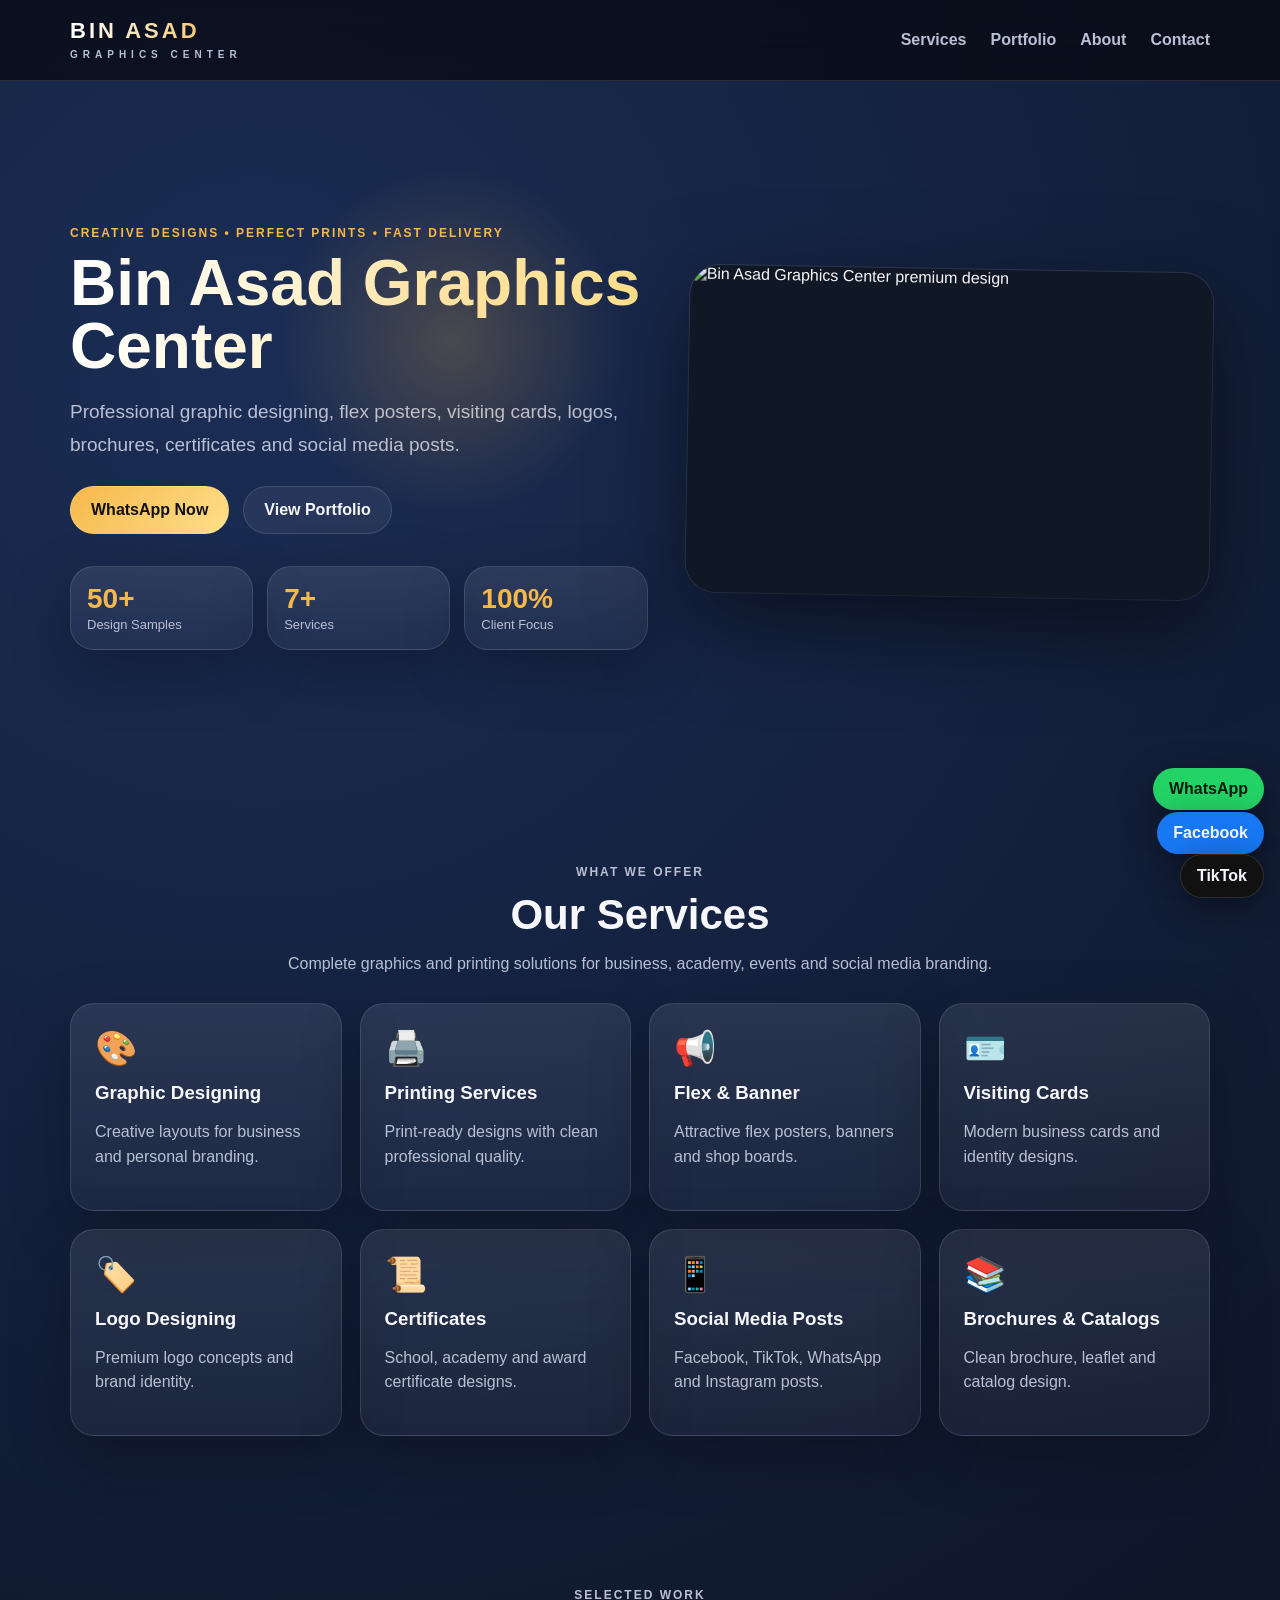
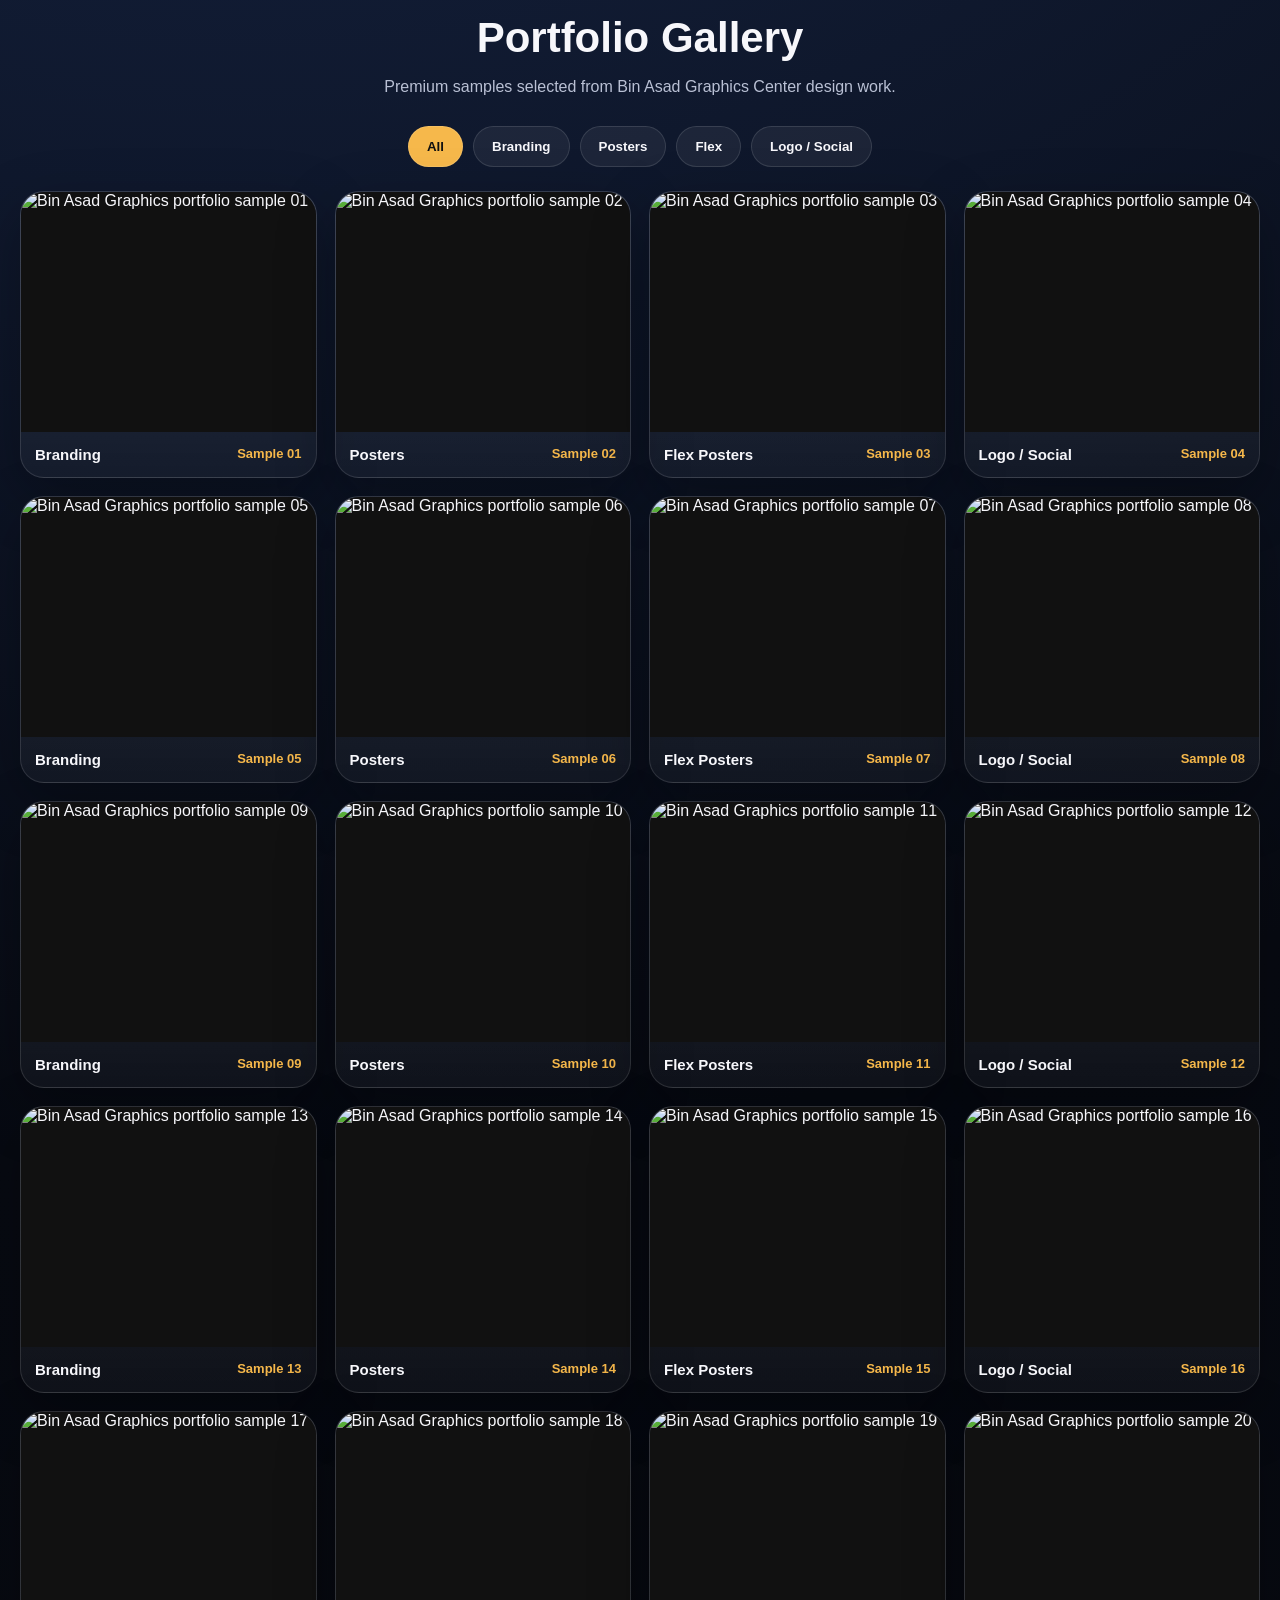
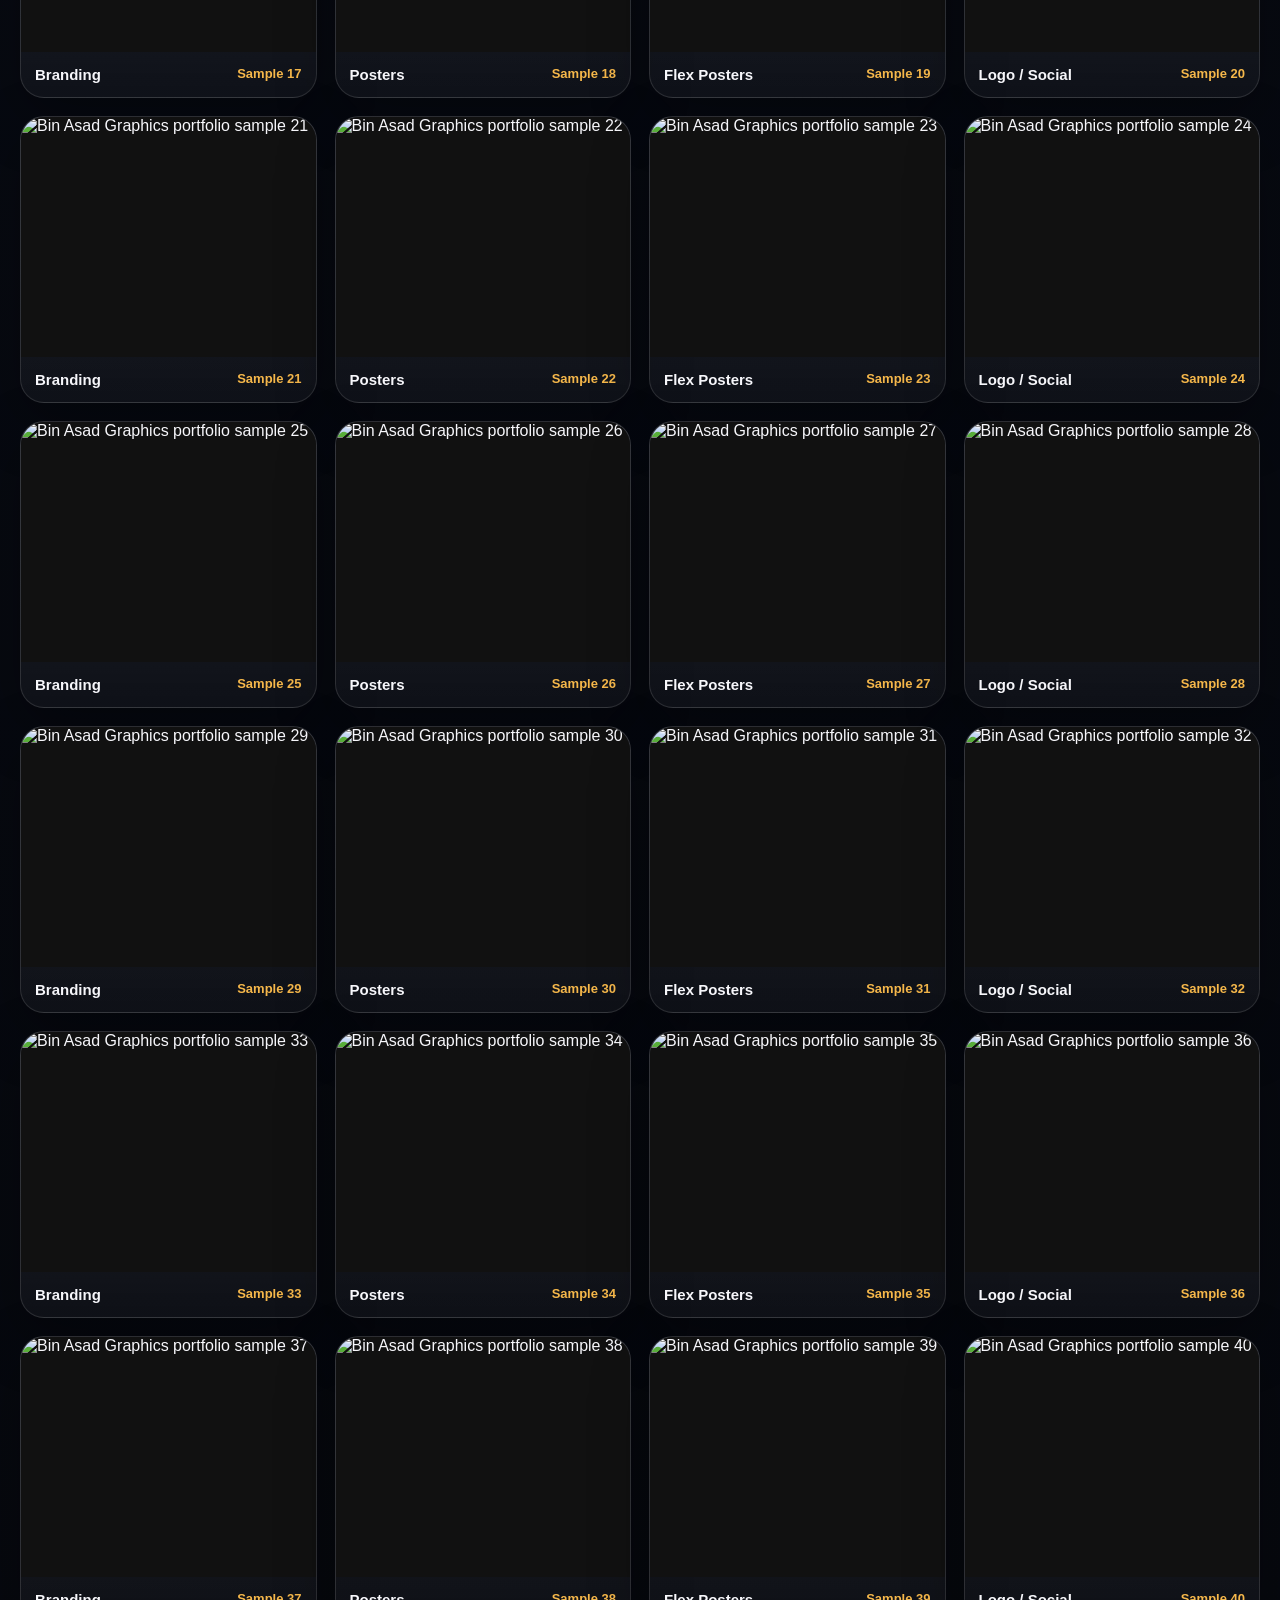
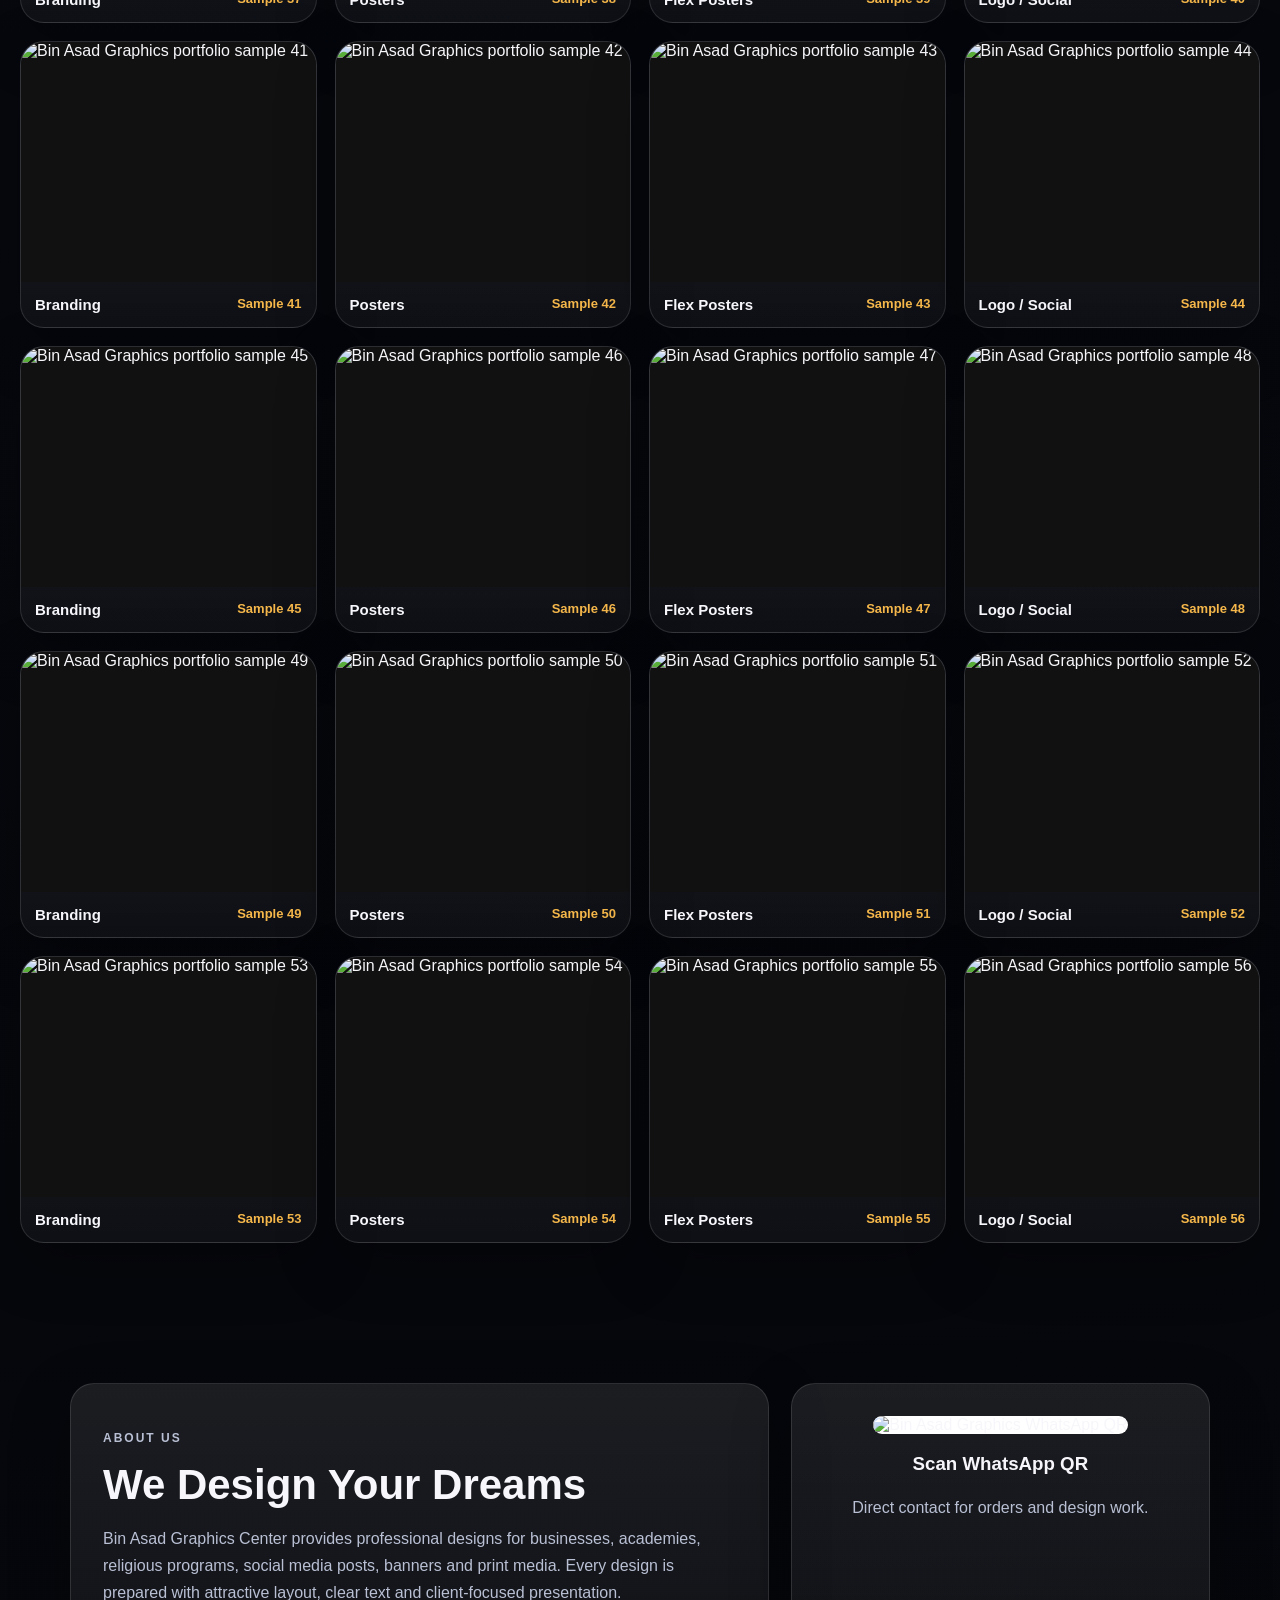
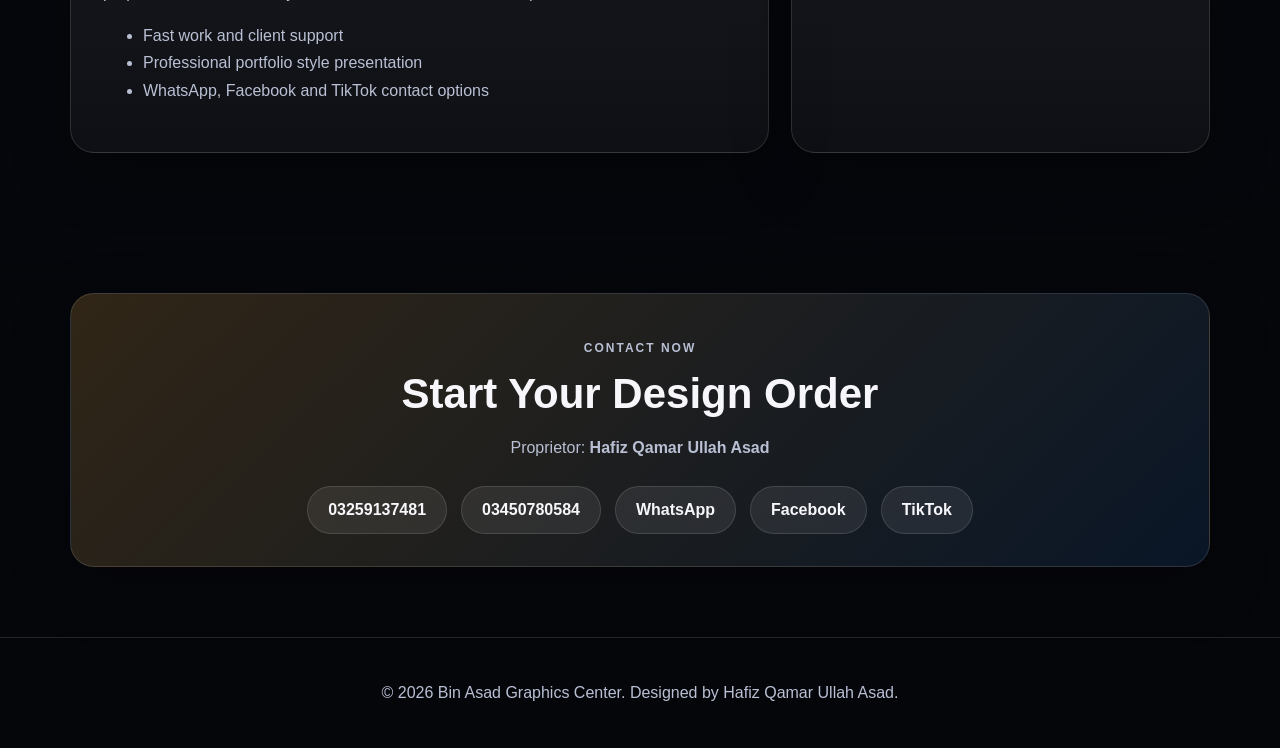
==== index.html @ fce3c124 "Add files via upload" ====
<!DOCTYPE html>
<html lang="en">
<head>
  <meta charset="UTF-8" />
  <meta name="viewport" content="width=device-width, initial-scale=1.0" />
  <title>Bin Asad Graphics Center | Portfolio</title>
  <meta name="description" content="Bin Asad Graphics Center - professional graphic designing, printing services, flex banners, posters, logos, visiting cards and social media designs by Hafiz Qamar Ullah Asad." />
  <meta name="keywords" content="Bin Asad Graphics Center, Hafiz Qamar, graphic designer, flex banner, poster design, visiting card, logo design, printing services" />
  <link rel="stylesheet" href="style.css" />
</head>
<body>
  <header class="site-header">
    <nav class="nav">
      <a class="brand" href="#home"><span>BIN ASAD</span><small>GRAPHICS CENTER</small></a>
      <div class="nav-links">
        <a href="#services">Services</a>
        <a href="#portfolio">Portfolio</a>
        <a href="#about">About</a>
        <a href="#contact">Contact</a>
      </div>
    </nav>
  </header>

  <main>
    <section id="home" class="hero">
      <div class="hero-glow"></div>
      <div class="hero-content">
        <p class="eyebrow">Creative Designs • Perfect Prints • Fast Delivery</p>
        <h1>Bin Asad Graphics Center</h1>
        <p class="hero-text">Professional graphic designing, flex posters, visiting cards, logos, brochures, certificates and social media posts.</p>
        <div class="hero-actions">
          <a class="btn primary" href="https://wa.me/923259137481" target="_blank">WhatsApp Now</a>
          <a class="btn ghost" href="#portfolio">View Portfolio</a>
        </div>
        <div class="stats">
          <div><strong>50+</strong><span>Design Samples</span></div>
          <div><strong>7+</strong><span>Services</span></div>
          <div><strong>100%</strong><span>Client Focus</span></div>
        </div>
      </div>
      <div class="hero-card">
        <img src="assets/design-01.jpg" alt="Bin Asad Graphics Center premium design" />
      </div>
    </section>

    <section id="services" class="section">
      <div class="section-head">
        <p class="eyebrow">What We Offer</p>
        <h2>Our Services</h2>
        <p>Complete graphics and printing solutions for business, academy, events and social media branding.</p>
      </div>
      <div class="services-grid">
        <article><span>🎨</span><h3>Graphic Designing</h3><p>Creative layouts for business and personal branding.</p></article>
        <article><span>🖨️</span><h3>Printing Services</h3><p>Print-ready designs with clean professional quality.</p></article>
        <article><span>📢</span><h3>Flex & Banner</h3><p>Attractive flex posters, banners and shop boards.</p></article>
        <article><span>🪪</span><h3>Visiting Cards</h3><p>Modern business cards and identity designs.</p></article>
        <article><span>🏷️</span><h3>Logo Designing</h3><p>Premium logo concepts and brand identity.</p></article>
        <article><span>📜</span><h3>Certificates</h3><p>School, academy and award certificate designs.</p></article>
        <article><span>📱</span><h3>Social Media Posts</h3><p>Facebook, TikTok, WhatsApp and Instagram posts.</p></article>
        <article><span>📚</span><h3>Brochures & Catalogs</h3><p>Clean brochure, leaflet and catalog design.</p></article>
      </div>
    </section>

    <section id="portfolio" class="section portfolio-section">
      <div class="section-head">
        <p class="eyebrow">Selected Work</p>
        <h2>Portfolio Gallery</h2>
        <p>Premium samples selected from Bin Asad Graphics Center design work.</p>
      </div>
      <div class="filter-bar">
        <button class="filter active" data-filter="all">All</button>
        <button class="filter" data-filter="branding">Branding</button>
        <button class="filter" data-filter="poster">Posters</button>
        <button class="filter" data-filter="flex">Flex</button>
        <button class="filter" data-filter="logo">Logo / Social</button>
      </div>
      <div class="gallery" id="gallery"></div>
    </section>

    <section id="about" class="about section">
      <div class="about-card">
        <p class="eyebrow">About Us</p>
        <h2>We Design Your Dreams</h2>
        <p>Bin Asad Graphics Center provides professional designs for businesses, academies, religious programs, social media posts, banners and print media. Every design is prepared with attractive layout, clear text and client-focused presentation.</p>
        <ul>
          <li>Fast work and client support</li>
          <li>Professional portfolio style presentation</li>
          <li>WhatsApp, Facebook and TikTok contact options</li>
        </ul>
      </div>
      <div class="qr-card">
        <img src="assets/whatsapp-qr.png" alt="Bin Asad Graphics WhatsApp QR" />
        <h3>Scan WhatsApp QR</h3>
        <p>Direct contact for orders and design work.</p>
      </div>
    </section>

    <section id="contact" class="section contact">
      <div class="contact-box">
        <p class="eyebrow">Contact Now</p>
        <h2>Start Your Design Order</h2>
        <p>Proprietor: <strong>Hafiz Qamar Ullah Asad</strong></p>
        <div class="contact-actions">
          <a href="tel:03259137481">03259137481</a>
          <a href="tel:03450780584">03450780584</a>
          <a href="https://wa.me/923259137481" target="_blank">WhatsApp</a>
          <a href="https://www.facebook.com/share/1BMtT6cgsd/" target="_blank">Facebook</a>
          <a href="https://www.tiktok.com/@chqamer2588" target="_blank">TikTok</a>
        </div>
      </div>
    </section>
  </main>

  <a class="float whatsapp" href="https://wa.me/923259137481" target="_blank">WhatsApp</a>
  <a class="float facebook" href="https://www.facebook.com/share/1BMtT6cgsd/" target="_blank">Facebook</a>
  <a class="float tiktok" href="https://www.tiktok.com/@chqamer2588" target="_blank">TikTok</a>

  <footer>
    <p>© 2026 Bin Asad Graphics Center. Designed by Hafiz Qamar Ullah Asad.</p>
  </footer>

  <div class="lightbox" id="lightbox"><button id="closeLightbox">×</button><img id="lightboxImg" alt="Portfolio preview" /></div>
  <script src="script.js"></script>
</body>
</html>
---- style.css ----
:root{--bg:#070a12;--card:#101725;--card2:#141d31;--gold:#f6b84b;--gold2:#ffe08a;--text:#f7f7fb;--muted:#b9c0d4;--blue:#2e8cff;--green:#24d366;--line:rgba(255,255,255,.12)}*{box-sizing:border-box}html{scroll-behavior:smooth}body{margin:0;font-family:Arial,Helvetica,sans-serif;background:radial-gradient(circle at 20% 5%,#1b2d55 0,#070a12 35%,#05060a 100%);color:var(--text)}a{color:inherit;text-decoration:none}.site-header{position:sticky;top:0;z-index:20;background:rgba(7,10,18,.75);backdrop-filter:blur(18px);border-bottom:1px solid var(--line)}.nav{max-width:1180px;margin:auto;display:flex;align-items:center;justify-content:space-between;padding:18px 20px}.brand{font-weight:900;letter-spacing:3px}.brand span{display:block;font-size:22px;background:linear-gradient(90deg,#fff,var(--gold));-webkit-background-clip:text;color:transparent}.brand small{font-size:10px;color:var(--muted);letter-spacing:5px}.nav-links{display:flex;gap:24px;color:var(--muted);font-weight:700}.nav-links a:hover{color:var(--gold)}.hero{max-width:1180px;margin:auto;min-height:78vh;display:grid;grid-template-columns:1.05fr .95fr;gap:40px;align-items:center;padding:70px 20px;position:relative}.hero-glow{position:absolute;inset:10% 0 auto 18%;width:380px;height:380px;background:radial-gradient(circle,rgba(246,184,75,.22),transparent 65%);filter:blur(5px);pointer-events:none}.eyebrow{text-transform:uppercase;letter-spacing:2px;color:var(--gold);font-size:12px;font-weight:900}.hero h1{font-size:64px;line-height:.98;margin:10px 0;background:linear-gradient(90deg,#fff,var(--gold2));-webkit-background-clip:text;color:transparent}.hero-text{font-size:19px;line-height:1.7;color:var(--muted);max-width:620px}.hero-actions,.contact-actions{display:flex;flex-wrap:wrap;gap:14px;margin-top:25px}.btn,.contact-actions a{padding:14px 20px;border-radius:999px;font-weight:900;border:1px solid var(--line)}.primary{background:linear-gradient(135deg,var(--gold),#ffdf8b);color:#111}.ghost{background:rgba(255,255,255,.06)}.stats{display:grid;grid-template-columns:repeat(3,1fr);gap:14px;margin-top:32px}.stats div,.services-grid article,.portfolio-card,.about-card,.qr-card,.contact-box{background:linear-gradient(180deg,rgba(255,255,255,.09),rgba(255,255,255,.04));border:1px solid var(--line);box-shadow:0 20px 60px rgba(0,0,0,.28);border-radius:24px}.stats div{padding:16px}.stats strong{display:block;font-size:28px;color:var(--gold)}.stats span{font-size:13px;color:var(--muted)}.hero-card{border-radius:30px;overflow:hidden;transform:rotate(1deg);box-shadow:0 30px 90px rgba(0,0,0,.55),0 0 0 1px var(--line);background:var(--card)}.hero-card img{width:100%;display:block;aspect-ratio:16/10;object-fit:cover}.section{max-width:1180px;margin:auto;padding:70px 20px}.section-head{text-align:center;margin-bottom:30px}.section-head h2,.about h2,.contact h2{font-size:42px;margin:8px 0}.section-head p{color:var(--muted)}.services-grid{display:grid;grid-template-columns:repeat(4,1fr);gap:18px}.services-grid article{padding:24px;transition:.25s}.services-grid article:hover{transform:translateY(-6px);border-color:rgba(246,184,75,.55)}.services-grid span{font-size:34px}.services-grid h3{margin:14px 0 8px}.services-grid p{color:var(--muted);line-height:1.55}.portfolio-section{max-width:1320px}.filter-bar{display:flex;justify-content:center;gap:10px;flex-wrap:wrap;margin-bottom:24px}.filter{border:1px solid var(--line);background:rgba(255,255,255,.06);color:var(--text);border-radius:999px;padding:12px 18px;font-weight:900;cursor:pointer}.filter.active,.filter:hover{background:var(--gold);color:#111}.gallery{display:grid;grid-template-columns:repeat(4,1fr);gap:18px}.portfolio-card{overflow:hidden;cursor:pointer;transition:.25s}.portfolio-card:hover{transform:translateY(-7px);border-color:rgba(246,184,75,.6)}.portfolio-card img{width:100%;height:240px;object-fit:cover;display:block;background:#111}.portfolio-info{display:flex;justify-content:space-between;gap:10px;padding:14px}.portfolio-info strong{font-size:15px}.portfolio-info span{color:var(--gold);font-size:13px;font-weight:800}.about{display:grid;grid-template-columns:1.25fr .75fr;gap:22px}.about-card,.qr-card,.contact-box{padding:32px}.about-card p,.about-card li,.qr-card p,.contact p{color:var(--muted);line-height:1.7}.qr-card{text-align:center}.qr-card img{width:100%;max-width:330px;border-radius:24px;background:white}.contact{text-align:center}.contact-box{background:linear-gradient(135deg,rgba(246,184,75,.18),rgba(46,140,255,.12))}.contact-actions{justify-content:center}.contact-actions a{background:rgba(255,255,255,.08)}.contact-actions a:hover{background:var(--gold);color:#111}.float{position:fixed;right:16px;z-index:30;padding:12px 16px;border-radius:999px;font-weight:900;box-shadow:0 10px 35px rgba(0,0,0,.4)}.whatsapp{bottom:90px;background:var(--green);color:#001b0a}.facebook{bottom:46px;background:#1877f2}.tiktok{bottom:2px;background:#111;border:1px solid var(--line)}footer{text-align:center;color:var(--muted);padding:30px;border-top:1px solid var(--line)}.lightbox{position:fixed;inset:0;background:rgba(0,0,0,.9);z-index:50;display:none;align-items:center;justify-content:center;padding:25px}.lightbox.active{display:flex}.lightbox img{max-width:95vw;max-height:90vh;border-radius:18px;box-shadow:0 20px 80px #000}.lightbox button{position:absolute;top:18px;right:24px;font-size:44px;background:none;color:white;border:0;cursor:pointer}@media(max-width:980px){.hero,.about{grid-template-columns:1fr}.hero h1{font-size:46px}.services-grid,.gallery{grid-template-columns:repeat(2,1fr)}.nav{align-items:flex-start}.nav-links{gap:12px;flex-wrap:wrap;justify-content:flex-end}.portfolio-card img{height:220px}}@media(max-width:560px){.hero{padding-top:42px}.hero h1{font-size:38px}.stats,.services-grid,.gallery{grid-template-columns:1fr}.nav{display:block}.nav-links{margin-top:12px;justify-content:flex-start}.section-head h2,.about h2,.contact h2{font-size:32px}.float{font-size:12px;padding:10px 12px}.portfolio-card img{height:auto}}
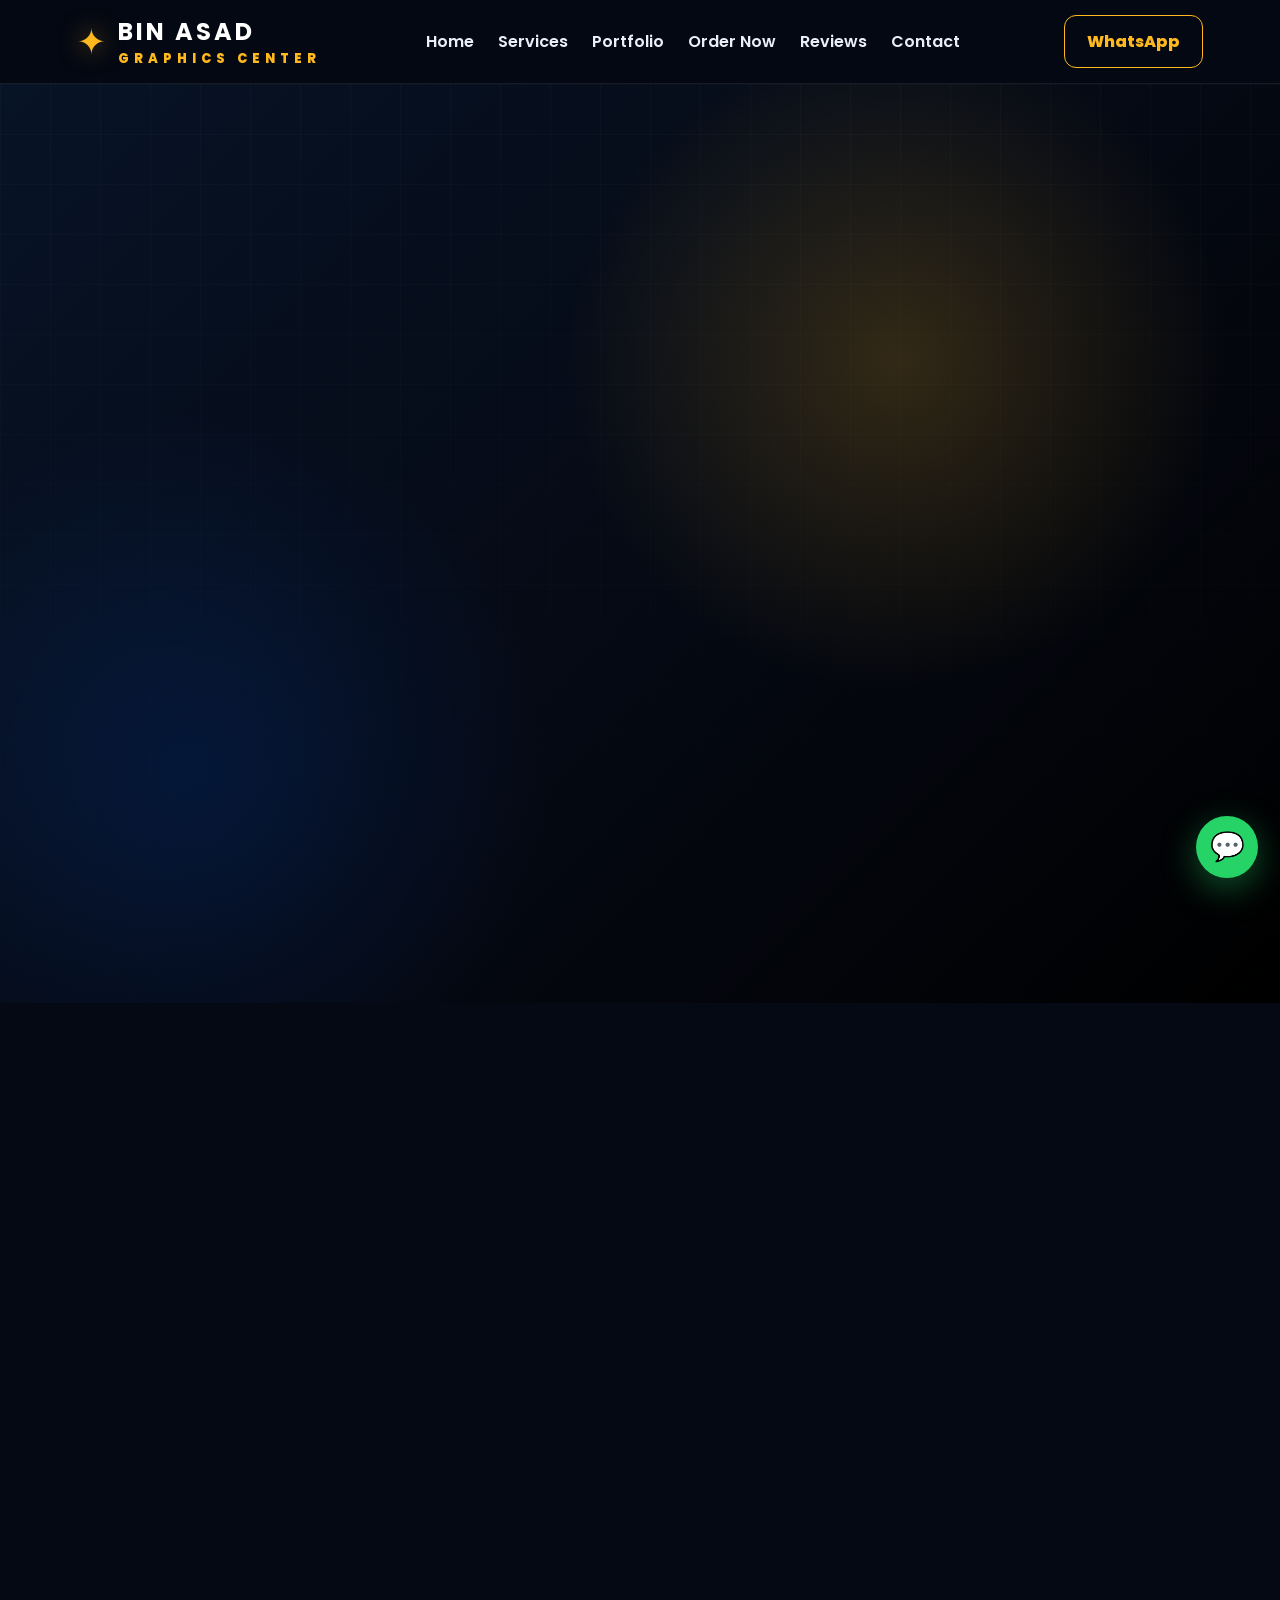
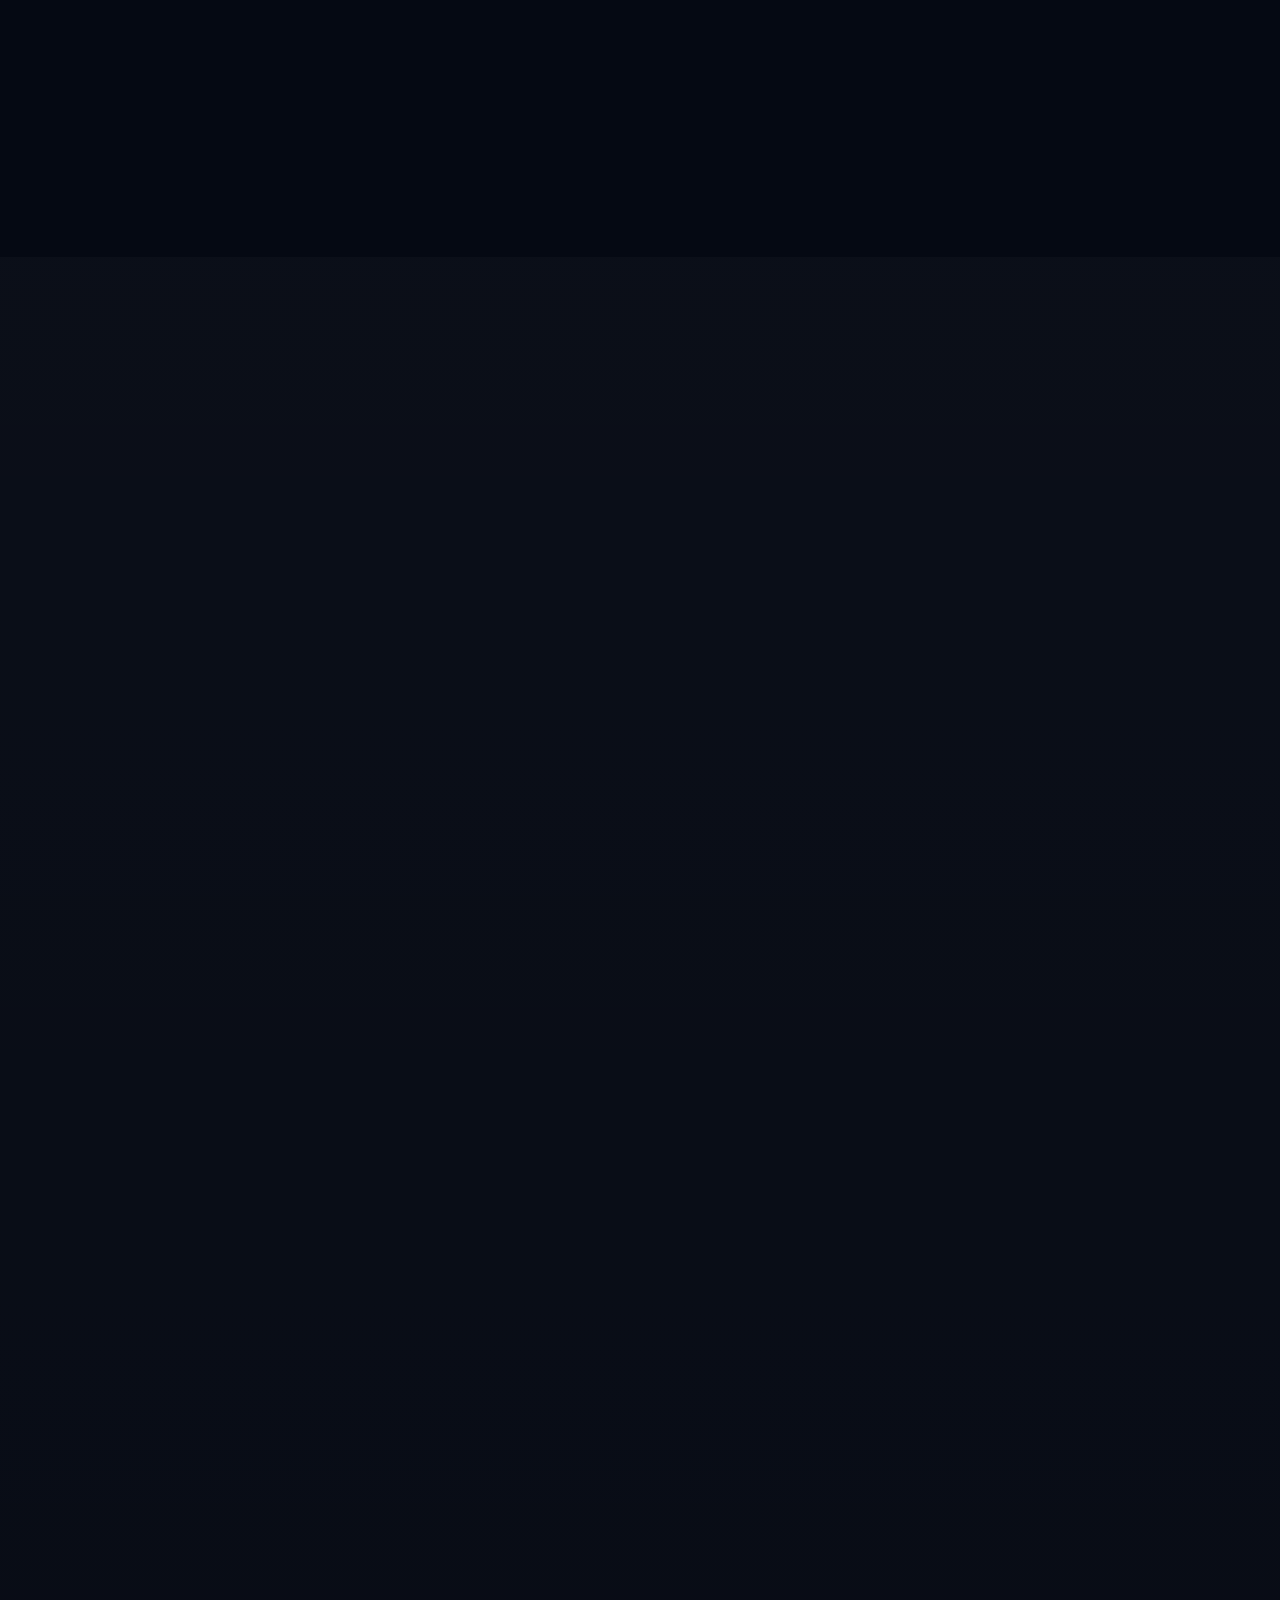
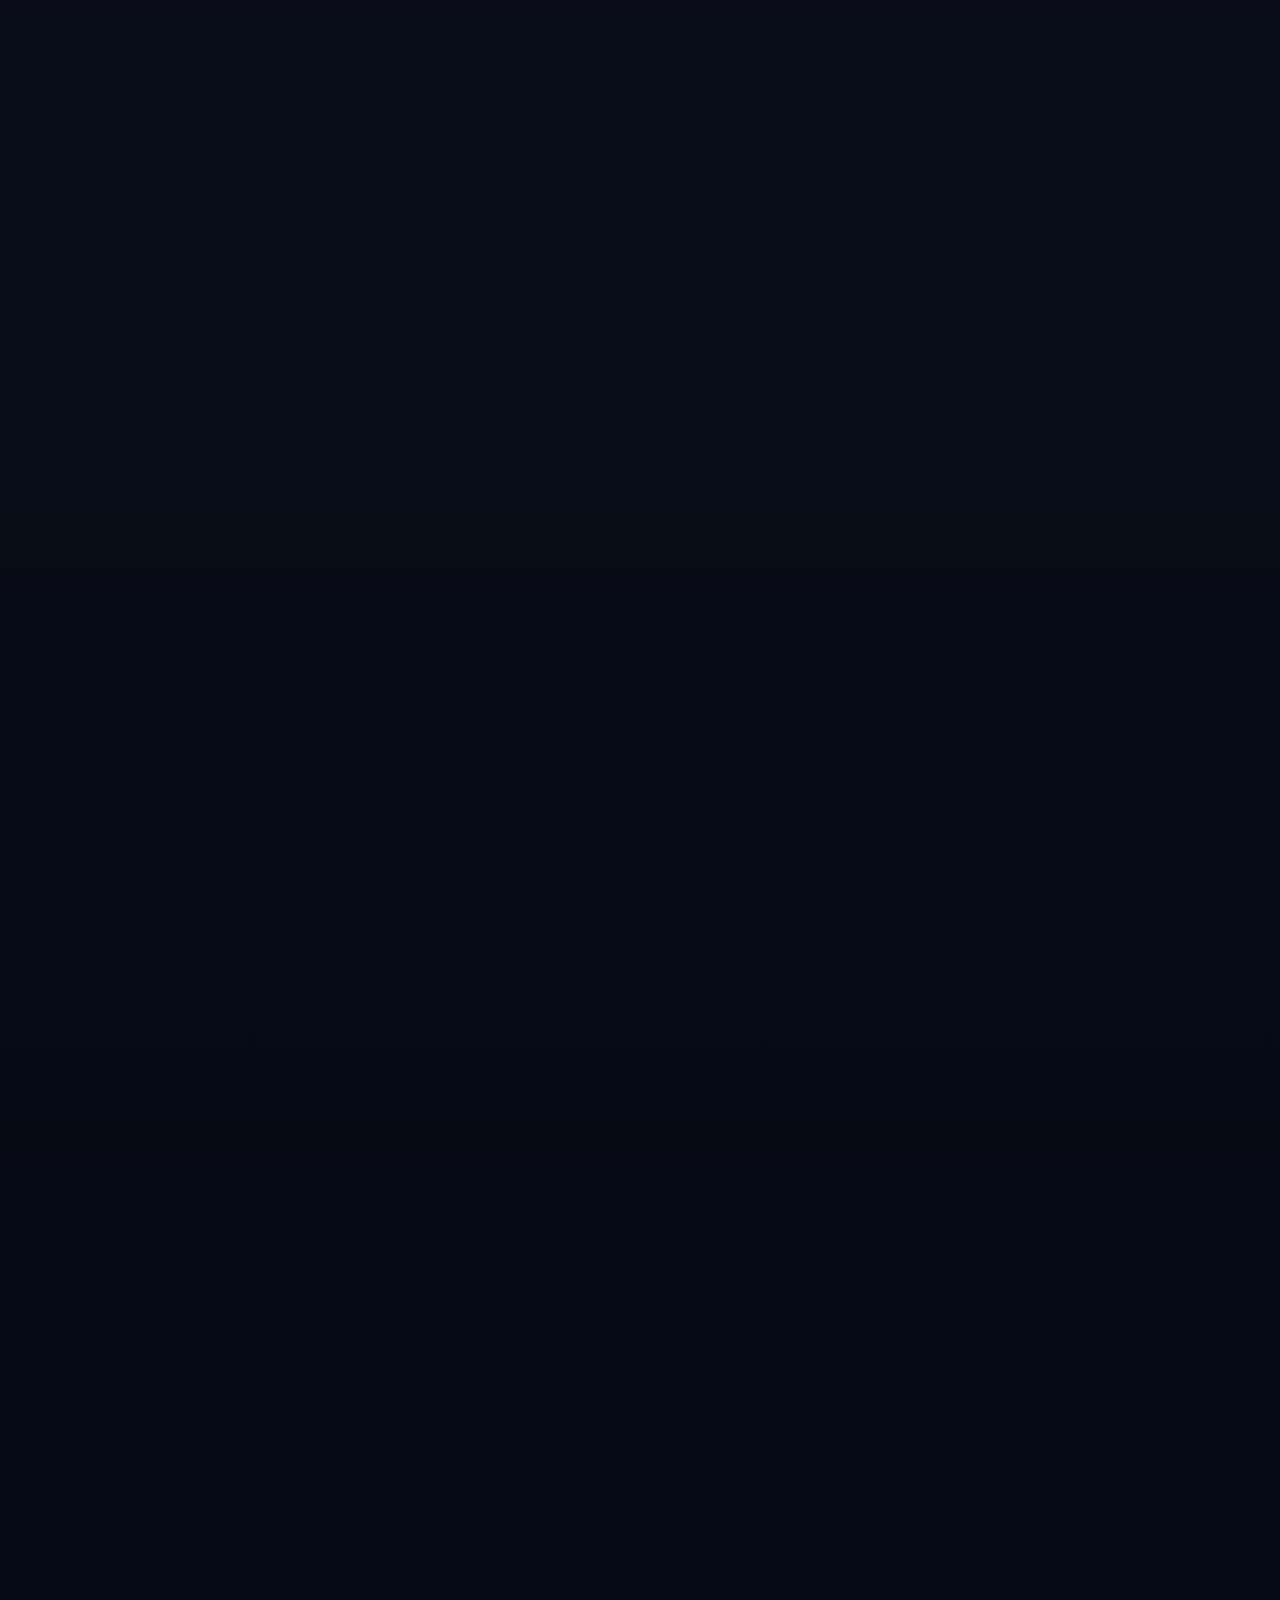
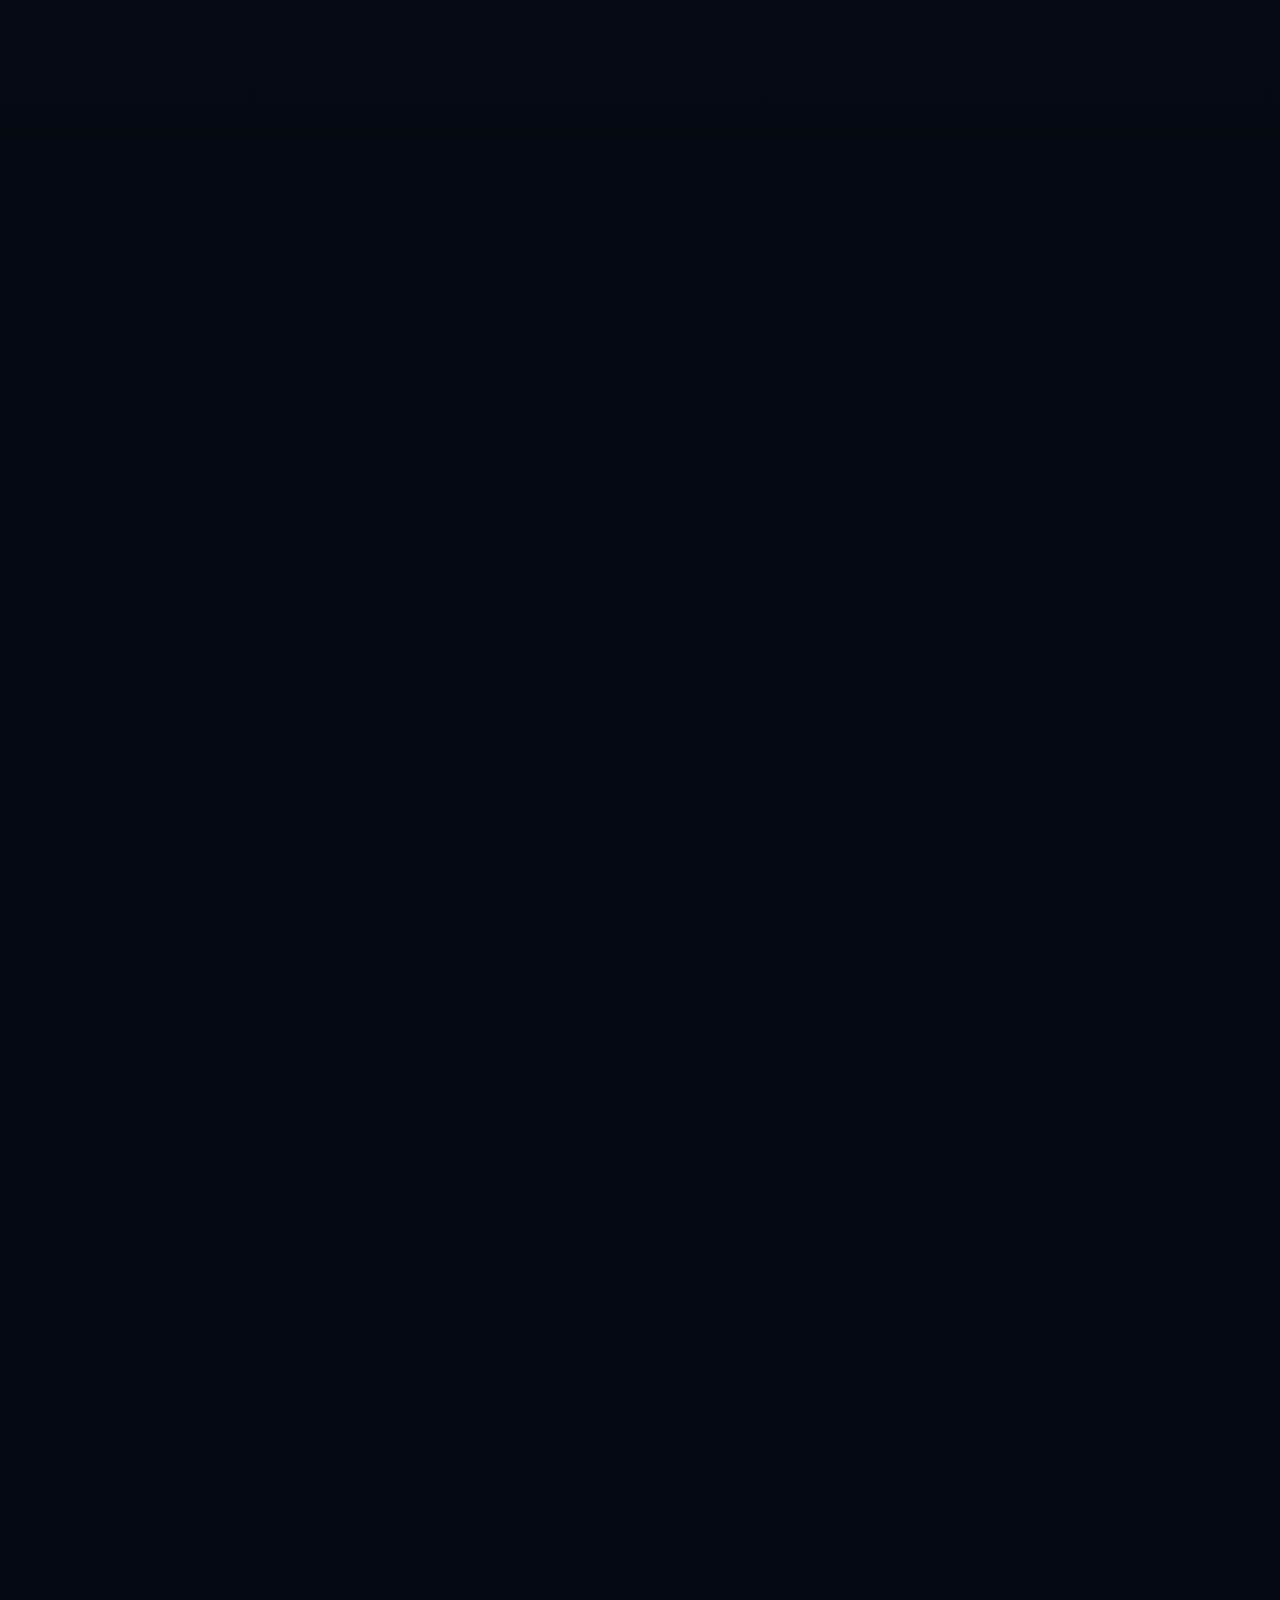
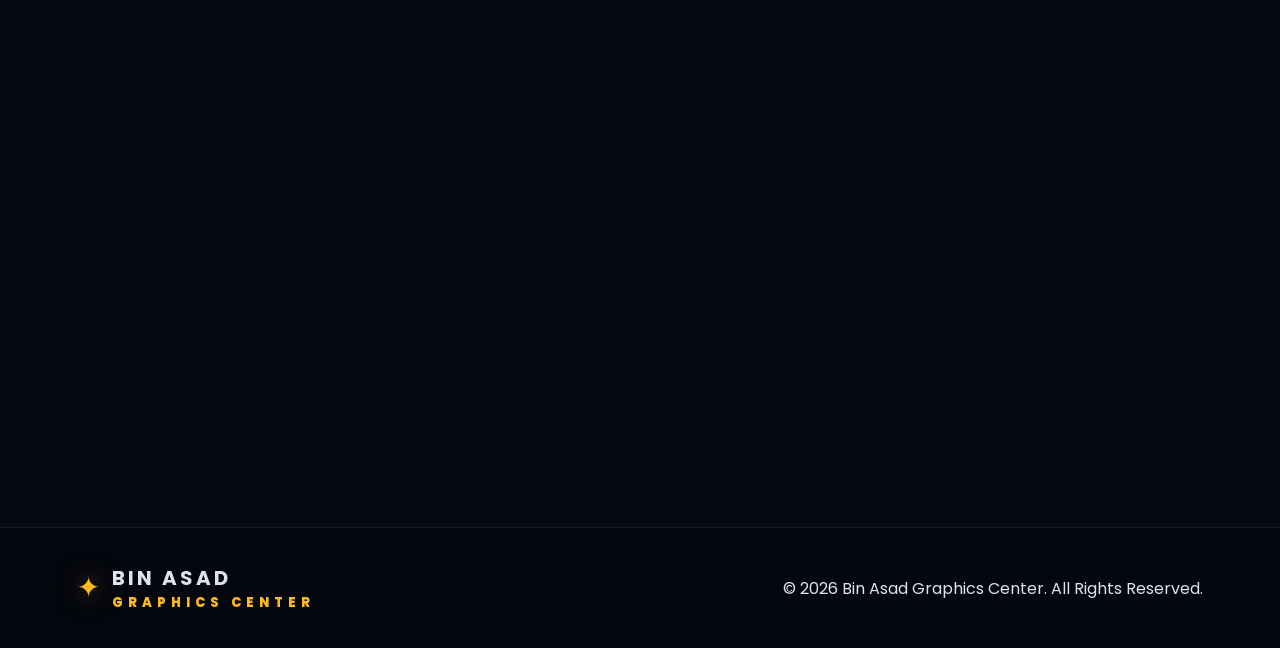
==== commit 1713e2e8: "Add files via upload" ====
--- a/index.html
+++ b/index.html
@@ -3,106 +3,134 @@
 <head>
   <meta charset="UTF-8" />
   <meta name="viewport" content="width=device-width, initial-scale=1.0" />
-  <title>Bin Asad Graphics Center | Portfolio</title>
-  <meta name="description" content="Bin Asad Graphics Center - professional graphic designing, printing services, flex banners, posters, logos, visiting cards and social media designs by Hafiz Qamar Ullah Asad." />
-  <meta name="keywords" content="Bin Asad Graphics Center, Hafiz Qamar, graphic designer, flex banner, poster design, visiting card, logo design, printing services" />
+  <title>Bin Asad Graphics Center | Professional Graphic Designer & Web Developer</title>
+  <meta name="description" content="Bin Asad Graphics Center by Hafiz Qamar Ullah Asad. Professional graphic designing, logo design, posters, banners, visiting cards, social media posts, printing and web design services." />
+  <meta name="keywords" content="Bin Asad Graphics Center, Hafiz Qamar Ullah Asad, Graphic Designer, Web Developer, Poster Design, Banner Design, Logo Design, Visiting Card, Pakistan" />
   <link rel="stylesheet" href="style.css" />
+  <link rel="preconnect" href="https://fonts.googleapis.com">
+  <link rel="preconnect" href="https://fonts.gstatic.com" crossorigin>
+  <link href="https://fonts.googleapis.com/css2?family=Poppins:wght@400;500;600;700;800;900&display=swap" rel="stylesheet">
 </head>
 <body>
   <header class="site-header">
-    <nav class="nav">
-      <a class="brand" href="#home"><span>BIN ASAD</span><small>GRAPHICS CENTER</small></a>
-      <div class="nav-links">
-        <a href="#services">Services</a>
-        <a href="#portfolio">Portfolio</a>
-        <a href="#about">About</a>
-        <a href="#contact">Contact</a>
-      </div>
+    <a href="#home" class="brand">
+      <span class="brand-icon">✦</span>
+      <span><b>BIN ASAD</b><small>GRAPHICS CENTER</small></span>
+    </a>
+    <button class="menu-btn" id="menuBtn">☰</button>
+    <nav id="navMenu">
+      <a href="#home">Home</a>
+      <a href="#services">Services</a>
+      <a href="#portfolio">Portfolio</a>
+      <a href="#order">Order Now</a>
+      <a href="#reviews">Reviews</a>
+      <a href="#contact">Contact</a>
     </nav>
+    <a class="nav-whatsapp" href="https://wa.me/923259137481?text=Assalamualaikum%20Bin%20Asad%20Graphics%20Center%2C%20mujhe%20design%20banwana%20hai" target="_blank">WhatsApp</a>
   </header>
 
   <main>
-    <section id="home" class="hero">
-      <div class="hero-glow"></div>
-      <div class="hero-content">
-        <p class="eyebrow">Creative Designs • Perfect Prints • Fast Delivery</p>
-        <h1>Bin Asad Graphics Center</h1>
-        <p class="hero-text">Professional graphic designing, flex posters, visiting cards, logos, brochures, certificates and social media posts.</p>
+    <section id="home" class="hero section-pad">
+      <div class="hero-bg"></div>
+      <div class="hero-text reveal">
+        <p class="eyebrow">Welcome To</p>
+        <h1>Bin Asad <span>Graphics Center</span></h1>
+        <h2>We Create Amazing Designs <span>That Boost Your Business</span></h2>
+        <p class="lead">High quality professional graphics design, branding, social media posts, flex banners, printing designs and web development services.</p>
         <div class="hero-actions">
-          <a class="btn primary" href="https://wa.me/923259137481" target="_blank">WhatsApp Now</a>
-          <a class="btn ghost" href="#portfolio">View Portfolio</a>
+          <a class="btn primary" href="#portfolio">View Portfolio</a>
+          <a class="btn outline" href="https://wa.me/923259137481?text=Assalamualaikum%20mujhe%20website%20ya%20design%20banwana%20hai" target="_blank">Contact Now</a>
         </div>
         <div class="stats">
-          <div><strong>50+</strong><span>Design Samples</span></div>
-          <div><strong>7+</strong><span>Services</span></div>
-          <div><strong>100%</strong><span>Client Focus</span></div>
+          <div><b>50+</b><span>Sample Designs</span></div>
+          <div><b>100%</b><span>Quality Work</span></div>
+          <div><b>24/7</b><span>WhatsApp Support</span></div>
         </div>
       </div>
-      <div class="hero-card">
-        <img src="assets/design-01.jpg" alt="Bin Asad Graphics Center premium design" />
+      <div class="hero-photo reveal">
+        <div class="glow-ring"></div>
+        <img src="assets/hafiz-qamar.jpg" alt="Hafiz Qamar Ullah Asad - Professional Graphics Designer and Web Developer" />
+        <div class="name-card">
+          <b>Hafiz Qamar Ullah Asad</b>
+          <span>Professional Graphics Designer & Web Developer</span>
+        </div>
       </div>
     </section>
 
-    <section id="services" class="section">
-      <div class="section-head">
-        <p class="eyebrow">What We Offer</p>
-        <h2>Our Services</h2>
-        <p>Complete graphics and printing solutions for business, academy, events and social media branding.</p>
+    <section id="services" class="section-pad">
+      <div class="section-title reveal">
+        <p>What We Offer</p>
+        <h2>Our <span>Services</span></h2>
       </div>
       <div class="services-grid">
-        <article><span>🎨</span><h3>Graphic Designing</h3><p>Creative layouts for business and personal branding.</p></article>
-        <article><span>🖨️</span><h3>Printing Services</h3><p>Print-ready designs with clean professional quality.</p></article>
-        <article><span>📢</span><h3>Flex & Banner</h3><p>Attractive flex posters, banners and shop boards.</p></article>
-        <article><span>🪪</span><h3>Visiting Cards</h3><p>Modern business cards and identity designs.</p></article>
-        <article><span>🏷️</span><h3>Logo Designing</h3><p>Premium logo concepts and brand identity.</p></article>
-        <article><span>📜</span><h3>Certificates</h3><p>School, academy and award certificate designs.</p></article>
-        <article><span>📱</span><h3>Social Media Posts</h3><p>Facebook, TikTok, WhatsApp and Instagram posts.</p></article>
-        <article><span>📚</span><h3>Brochures & Catalogs</h3><p>Clean brochure, leaflet and catalog design.</p></article>
+        <article class="service-card reveal"><span>✒</span><h3>Logo Design</h3><p>Premium logo concepts for brands, shops and businesses.</p></article>
+        <article class="service-card reveal"><span>📢</span><h3>Social Media Design</h3><p>Facebook, Instagram, TikTok and WhatsApp post designs.</p></article>
+        <article class="service-card reveal"><span>🖼</span><h3>Flex & Banner</h3><p>Professional flex, banner, shop board and event posters.</p></article>
+        <article class="service-card reveal"><span>🪪</span><h3>Visiting Cards</h3><p>Modern business cards and professional identity designs.</p></article>
+        <article class="service-card reveal"><span>🖨</span><h3>Printing Services</h3><p>Print-ready designs for high quality output and marketing.</p></article>
+        <article class="service-card reveal"><span>💻</span><h3>Web Design</h3><p>Portfolio, business and service websites with modern style.</p></article>
       </div>
     </section>
 
-    <section id="portfolio" class="section portfolio-section">
-      <div class="section-head">
-        <p class="eyebrow">Selected Work</p>
-        <h2>Portfolio Gallery</h2>
-        <p>Premium samples selected from Bin Asad Graphics Center design work.</p>
+    <section id="portfolio" class="section-pad portfolio-section">
+      <div class="section-title reveal">
+        <p>Creative Work</p>
+        <h2>Our <span>Portfolio</span></h2>
       </div>
-      <div class="filter-bar">
+      <div class="filter-row reveal">
         <button class="filter active" data-filter="all">All</button>
         <button class="filter" data-filter="branding">Branding</button>
-        <button class="filter" data-filter="poster">Posters</button>
-        <button class="filter" data-filter="flex">Flex</button>
-        <button class="filter" data-filter="logo">Logo / Social</button>
+        <button class="filter" data-filter="posters">Posters</button>
+        <button class="filter" data-filter="flex">Flex Posters</button>
+        <button class="filter" data-filter="social">Logo / Social</button>
       </div>
-      <div class="gallery" id="gallery"></div>
-    </section>
-
-    <section id="about" class="about section">
-      <div class="about-card">
-        <p class="eyebrow">About Us</p>
-        <h2>We Design Your Dreams</h2>
-        <p>Bin Asad Graphics Center provides professional designs for businesses, academies, religious programs, social media posts, banners and print media. Every design is prepared with attractive layout, clear text and client-focused presentation.</p>
-        <ul>
-          <li>Fast work and client support</li>
-          <li>Professional portfolio style presentation</li>
-          <li>WhatsApp, Facebook and TikTok contact options</li>
-        </ul>
-      </div>
-      <div class="qr-card">
-        <img src="assets/whatsapp-qr.png" alt="Bin Asad Graphics WhatsApp QR" />
-        <h3>Scan WhatsApp QR</h3>
-        <p>Direct contact for orders and design work.</p>
+      <div class="portfolio-grid" id="portfolioGrid">
+        <!-- Portfolio cards are loaded by script.js -->
       </div>
     </section>
 
-    <section id="contact" class="section contact">
-      <div class="contact-box">
-        <p class="eyebrow">Contact Now</p>
-        <h2>Start Your Design Order</h2>
-        <p>Proprietor: <strong>Hafiz Qamar Ullah Asad</strong></p>
-        <div class="contact-actions">
-          <a href="tel:03259137481">03259137481</a>
-          <a href="tel:03450780584">03450780584</a>
+    <section id="order" class="section-pad order-section">
+      <div class="order-box reveal">
+        <div>
+          <p class="eyebrow">Order Now</p>
+          <h2>Need a Professional Design?</h2>
+          <p>Logo, Poster, Banner, Social Media Post, Visiting Card, Website Design, Printing Design and much more.</p>
+          <ul>
+            <li>⚡ Fast Delivery</li>
+            <li>⭐ Premium Quality</li>
+            <li>✅ Client Satisfaction</li>
+          </ul>
+        </div>
+        <div class="order-action">
+          <a class="btn whatsapp-big" href="https://wa.me/923259137481?text=Assalamualaikum%20Bin%20Asad%20Graphics%20Center%2C%20mujhe%20design%20order%20karna%20hai" target="_blank">Order Now on WhatsApp</a>
+          <p>Or scan WhatsApp QR</p>
+          <img src="assets/whatsapp-qr.png" alt="Bin Asad Graphics Center WhatsApp QR Code" />
+        </div>
+      </div>
+    </section>
+
+    <section id="reviews" class="section-pad">
+      <div class="section-title reveal">
+        <p>Happy Clients</p>
+        <h2>Client <span>Reviews</span></h2>
+      </div>
+      <div class="reviews-grid">
+        <article class="review-card reveal"><div class="stars">★★★★★</div><h3>Ahmad Ali</h3><p>Excellent design work. Fast delivery and professional service. Highly recommended!</p></article>
+        <article class="review-card reveal"><div class="stars">★★★★★</div><h3>Usaid Anwar</h3><p>Amazing experience. Great communication and perfect social media designs.</p></article>
+        <article class="review-card reveal"><div class="stars">★★★★★</div><h3>Umair Asad</h3><p>Best graphic designer. Quality work, reasonable prices and premium design style.</p></article>
+      </div>
+    </section>
+
+    <section id="contact" class="section-pad contact-section">
+      <div class="contact-card reveal">
+        <div>
+          <p class="eyebrow">Contact Us</p>
+          <h2>Bin Asad Graphics Center</h2>
+          <p><b>Proprietor:</b> Hafiz Qamar Ullah Asad</p>
+          <p><b>Phone:</b> 03259137481, 03450780584</p>
+          <p><b>Title:</b> Professional Graphics Designer & Web Developer</p>
+        </div>
+        <div class="social-links">
           <a href="https://wa.me/923259137481" target="_blank">WhatsApp</a>
           <a href="https://www.facebook.com/share/1BMtT6cgsd/" target="_blank">Facebook</a>
           <a href="https://www.tiktok.com/@chqamer2588" target="_blank">TikTok</a>
@@ -111,15 +139,13 @@
     </section>
   </main>
 
-  <a class="float whatsapp" href="https://wa.me/923259137481" target="_blank">WhatsApp</a>
-  <a class="float facebook" href="https://www.facebook.com/share/1BMtT6cgsd/" target="_blank">Facebook</a>
-  <a class="float tiktok" href="https://www.tiktok.com/@chqamer2588" target="_blank">TikTok</a>
-
   <footer>
-    <p>© 2026 Bin Asad Graphics Center. Designed by Hafiz Qamar Ullah Asad.</p>
+    <div class="brand footer-brand"><span class="brand-icon">✦</span><span><b>BIN ASAD</b><small>GRAPHICS CENTER</small></span></div>
+    <p>© 2026 Bin Asad Graphics Center. All Rights Reserved.</p>
   </footer>
 
-  <div class="lightbox" id="lightbox"><button id="closeLightbox">×</button><img id="lightboxImg" alt="Portfolio preview" /></div>
+  <a class="float-whatsapp" href="https://wa.me/923259137481?text=Assalamualaikum%20mujhe%20design%20banwana%20hai" target="_blank">💬</a>
+
   <script src="script.js"></script>
 </body>
 </html>
--- a/style.css
+++ b/style.css
@@ -1 +1 @@
-:root{--bg:#070a12;--card:#101725;--card2:#141d31;--gold:#f6b84b;--gold2:#ffe08a;--text:#f7f7fb;--muted:#b9c0d4;--blue:#2e8cff;--green:#24d366;--line:rgba(255,255,255,.12)}*{box-sizing:border-box}html{scroll-behavior:smooth}body{margin:0;font-family:Arial,Helvetica,sans-serif;background:radial-gradient(circle at 20% 5%,#1b2d55 0,#070a12 35%,#05060a 100%);color:var(--text)}a{color:inherit;text-decoration:none}.site-header{position:sticky;top:0;z-index:20;background:rgba(7,10,18,.75);backdrop-filter:blur(18px);border-bottom:1px solid var(--line)}.nav{max-width:1180px;margin:auto;display:flex;align-items:center;justify-content:space-between;padding:18px 20px}.brand{font-weight:900;letter-spacing:3px}.brand span{display:block;font-size:22px;background:linear-gradient(90deg,#fff,var(--gold));-webkit-background-clip:text;color:transparent}.brand small{font-size:10px;color:var(--muted);letter-spacing:5px}.nav-links{display:flex;gap:24px;color:var(--muted);font-weight:700}.nav-links a:hover{color:var(--gold)}.hero{max-width:1180px;margin:auto;min-height:78vh;display:grid;grid-template-columns:1.05fr .95fr;gap:40px;align-items:center;padding:70px 20px;position:relative}.hero-glow{position:absolute;inset:10% 0 auto 18%;width:380px;height:380px;background:radial-gradient(circle,rgba(246,184,75,.22),transparent 65%);filter:blur(5px);pointer-events:none}.eyebrow{text-transform:uppercase;letter-spacing:2px;color:var(--gold);font-size:12px;font-weight:900}.hero h1{font-size:64px;line-height:.98;margin:10px 0;background:linear-gradient(90deg,#fff,var(--gold2));-webkit-background-clip:text;color:transparent}.hero-text{font-size:19px;line-height:1.7;color:var(--muted);max-width:620px}.hero-actions,.contact-actions{display:flex;flex-wrap:wrap;gap:14px;margin-top:25px}.btn,.contact-actions a{padding:14px 20px;border-radius:999px;font-weight:900;border:1px solid var(--line)}.primary{background:linear-gradient(135deg,var(--gold),#ffdf8b);color:#111}.ghost{background:rgba(255,255,255,.06)}.stats{display:grid;grid-template-columns:repeat(3,1fr);gap:14px;margin-top:32px}.stats div,.services-grid article,.portfolio-card,.about-card,.qr-card,.contact-box{background:linear-gradient(180deg,rgba(255,255,255,.09),rgba(255,255,255,.04));border:1px solid var(--line);box-shadow:0 20px 60px rgba(0,0,0,.28);border-radius:24px}.stats div{padding:16px}.stats strong{display:block;font-size:28px;color:var(--gold)}.stats span{font-size:13px;color:var(--muted)}.hero-card{border-radius:30px;overflow:hidden;transform:rotate(1deg);box-shadow:0 30px 90px rgba(0,0,0,.55),0 0 0 1px var(--line);background:var(--card)}.hero-card img{width:100%;display:block;aspect-ratio:16/10;object-fit:cover}.section{max-width:1180px;margin:auto;padding:70px 20px}.section-head{text-align:center;margin-bottom:30px}.section-head h2,.about h2,.contact h2{font-size:42px;margin:8px 0}.section-head p{color:var(--muted)}.services-grid{display:grid;grid-template-columns:repeat(4,1fr);gap:18px}.services-grid article{padding:24px;transition:.25s}.services-grid article:hover{transform:translateY(-6px);border-color:rgba(246,184,75,.55)}.services-grid span{font-size:34px}.services-grid h3{margin:14px 0 8px}.services-grid p{color:var(--muted);line-height:1.55}.portfolio-section{max-width:1320px}.filter-bar{display:flex;justify-content:center;gap:10px;flex-wrap:wrap;margin-bottom:24px}.filter{border:1px solid var(--line);background:rgba(255,255,255,.06);color:var(--text);border-radius:999px;padding:12px 18px;font-weight:900;cursor:pointer}.filter.active,.filter:hover{background:var(--gold);color:#111}.gallery{display:grid;grid-template-columns:repeat(4,1fr);gap:18px}.portfolio-card{overflow:hidden;cursor:pointer;transition:.25s}.portfolio-card:hover{transform:translateY(-7px);border-color:rgba(246,184,75,.6)}.portfolio-card img{width:100%;height:240px;object-fit:cover;display:block;background:#111}.portfolio-info{display:flex;justify-content:space-between;gap:10px;padding:14px}.portfolio-info strong{font-size:15px}.portfolio-info span{color:var(--gold);font-size:13px;font-weight:800}.about{display:grid;grid-template-columns:1.25fr .75fr;gap:22px}.about-card,.qr-card,.contact-box{padding:32px}.about-card p,.about-card li,.qr-card p,.contact p{color:var(--muted);line-height:1.7}.qr-card{text-align:center}.qr-card img{width:100%;max-width:330px;border-radius:24px;background:white}.contact{text-align:center}.contact-box{background:linear-gradient(135deg,rgba(246,184,75,.18),rgba(46,140,255,.12))}.contact-actions{justify-content:center}.contact-actions a{background:rgba(255,255,255,.08)}.contact-actions a:hover{background:var(--gold);color:#111}.float{position:fixed;right:16px;z-index:30;padding:12px 16px;border-radius:999px;font-weight:900;box-shadow:0 10px 35px rgba(0,0,0,.4)}.whatsapp{bottom:90px;background:var(--green);color:#001b0a}.facebook{bottom:46px;background:#1877f2}.tiktok{bottom:2px;background:#111;border:1px solid var(--line)}footer{text-align:center;color:var(--muted);padding:30px;border-top:1px solid var(--line)}.lightbox{position:fixed;inset:0;background:rgba(0,0,0,.9);z-index:50;display:none;align-items:center;justify-content:center;padding:25px}.lightbox.active{display:flex}.lightbox img{max-width:95vw;max-height:90vh;border-radius:18px;box-shadow:0 20px 80px #000}.lightbox button{position:absolute;top:18px;right:24px;font-size:44px;background:none;color:white;border:0;cursor:pointer}@media(max-width:980px){.hero,.about{grid-template-columns:1fr}.hero h1{font-size:46px}.services-grid,.gallery{grid-template-columns:repeat(2,1fr)}.nav{align-items:flex-start}.nav-links{gap:12px;flex-wrap:wrap;justify-content:flex-end}.portfolio-card img{height:220px}}@media(max-width:560px){.hero{padding-top:42px}.hero h1{font-size:38px}.stats,.services-grid,.gallery{grid-template-columns:1fr}.nav{display:block}.nav-links{margin-top:12px;justify-content:flex-start}.section-head h2,.about h2,.contact h2{font-size:32px}.float{font-size:12px;padding:10px 12px}.portfolio-card img{height:auto}}
+*{box-sizing:border-box;margin:0;padding:0}html{scroll-behavior:smooth}body{font-family:Poppins,system-ui,sans-serif;background:#050913;color:#fff;overflow-x:hidden}a{text-decoration:none;color:inherit}img{max-width:100%;display:block}:root{--gold:#ffb91f;--gold2:#ffd76a;--dark:#050913;--card:rgba(255,255,255,.06);--line:rgba(255,185,31,.28);--text:#dce4f2}.site-header{position:sticky;top:0;z-index:50;display:flex;align-items:center;justify-content:space-between;padding:14px 6%;background:rgba(5,9,19,.82);backdrop-filter:blur(18px);border-bottom:1px solid rgba(255,255,255,.08)}.brand{display:flex;gap:12px;align-items:center}.brand-icon{font-size:35px;color:var(--gold);filter:drop-shadow(0 0 12px rgba(255,185,31,.55))}.brand b{font-size:24px;letter-spacing:3px}.brand small{display:block;color:var(--gold);font-weight:800;letter-spacing:5px;font-size:13px}.site-header nav{display:flex;gap:24px;align-items:center}.site-header nav a{font-weight:600;color:#eaf0fb;transition:.3s}.site-header nav a:hover{color:var(--gold)}.nav-whatsapp,.btn{display:inline-flex;align-items:center;justify-content:center;border-radius:12px;padding:13px 22px;font-weight:800;transition:.3s}.nav-whatsapp{border:1px solid var(--gold);color:var(--gold)}.nav-whatsapp:hover,.btn.primary{background:linear-gradient(135deg,var(--gold),var(--gold2));color:#111}.btn.outline{border:1px solid var(--gold);color:#fff}.btn:hover{transform:translateY(-3px);box-shadow:0 14px 35px rgba(255,185,31,.20)}.menu-btn{display:none;background:transparent;color:white;border:0;font-size:28px}.section-pad{padding:85px 6%}.hero{position:relative;min-height:780px;display:grid;grid-template-columns:1fr 1fr;gap:40px;align-items:center;overflow:hidden}.hero-bg{position:absolute;inset:0;background:radial-gradient(circle at 70% 30%,rgba(255,185,31,.18),transparent 30%),radial-gradient(circle at 15% 75%,rgba(0,95,255,.14),transparent 28%),linear-gradient(135deg,#071326 0%,#050913 55%,#000 100%);z-index:-2}.hero-bg:after{content:"";position:absolute;inset:0;background-image:linear-gradient(rgba(255,255,255,.025) 1px,transparent 1px),linear-gradient(90deg,rgba(255,255,255,.025) 1px,transparent 1px);background-size:50px 50px;mask-image:linear-gradient(to bottom,#000,transparent)}.eyebrow{color:var(--gold);font-weight:800;text-transform:uppercase;letter-spacing:1px;margin-bottom:12px}.hero h1{font-size:clamp(44px,6vw,86px);line-height:1.02;text-transform:uppercase;font-weight:900}.hero h1 span,.hero h2 span,.section-title span{display:block;color:var(--gold);text-shadow:0 0 24px rgba(255,185,31,.25)}.hero h2{margin:26px 0 15px;font-size:clamp(24px,3vw,38px);line-height:1.2}.lead{max-width:650px;color:var(--text);font-size:18px;line-height:1.8}.hero-actions{display:flex;gap:16px;margin:28px 0;flex-wrap:wrap}.stats{display:flex;gap:16px;flex-wrap:wrap}.stats div{background:var(--card);border:1px solid rgba(255,255,255,.08);border-radius:16px;padding:16px 20px;min-width:135px}.stats b{font-size:26px;color:var(--gold)}.stats span{display:block;color:var(--text);font-size:13px}.hero-photo{position:relative;display:flex;align-items:center;justify-content:center;min-height:620px}.hero-photo img{position:relative;z-index:2;width:min(480px,86vw);height:590px;object-fit:cover;object-position:center top;border-radius:34px;border:1px solid var(--line);box-shadow:0 30px 80px rgba(0,0,0,.45)}.glow-ring{position:absolute;width:580px;height:580px;border:5px solid var(--gold);border-radius:50%;box-shadow:0 0 50px rgba(255,185,31,.65),inset 0 0 45px rgba(255,185,31,.25);animation:pulse 3s infinite}.name-card{position:absolute;z-index:3;bottom:42px;left:50%;transform:translateX(-50%);width:min(410px,85%);background:rgba(5,9,19,.82);border:1px solid rgba(255,185,31,.35);backdrop-filter:blur(10px);border-radius:18px;padding:18px;text-align:center;box-shadow:0 20px 50px rgba(0,0,0,.38)}.name-card b{color:var(--gold);display:block;font-size:20px}.name-card span{font-weight:700}.section-title{text-align:center;margin-bottom:40px}.section-title p{color:var(--gold);font-weight:800;text-transform:uppercase}.section-title h2{font-size:clamp(32px,4vw,54px);text-transform:uppercase}.services-grid,.reviews-grid{display:grid;grid-template-columns:repeat(3,1fr);gap:22px}.service-card,.review-card,.contact-card,.order-box{background:linear-gradient(145deg,rgba(255,255,255,.08),rgba(255,255,255,.03));border:1px solid rgba(255,185,31,.23);border-radius:24px;padding:28px;box-shadow:0 20px 60px rgba(0,0,0,.25)}.service-card span{font-size:38px}.service-card h3{margin:15px 0 8px;color:#fff}.service-card p,.review-card p,.contact-card p,.order-box p{color:var(--text);line-height:1.7}.portfolio-section{background:linear-gradient(180deg,rgba(255,255,255,.025),transparent)}.filter-row{display:flex;justify-content:center;gap:12px;flex-wrap:wrap;margin-bottom:28px}.filter{padding:10px 18px;border-radius:999px;border:1px solid var(--line);background:rgba(255,255,255,.04);color:#fff;font-weight:700;cursor:pointer}.filter.active,.filter:hover{background:var(--gold);color:#111}.portfolio-grid{display:grid;grid-template-columns:repeat(4,1fr);gap:18px}.portfolio-card{position:relative;overflow:hidden;border-radius:18px;border:1px solid rgba(255,255,255,.08);background:#111;min-height:230px;box-shadow:0 14px 35px rgba(0,0,0,.30)}.portfolio-card img{width:100%;height:100%;aspect-ratio:1/1.15;object-fit:cover;transition:.45s}.portfolio-card:hover img{transform:scale(1.08)}.portfolio-info{position:absolute;inset:auto 0 0;padding:20px;background:linear-gradient(transparent,rgba(0,0,0,.92));transform:translateY(6px);transition:.3s}.portfolio-info h3{font-size:17px}.portfolio-info span{font-size:13px;color:var(--gold);font-weight:700}.order-box{display:grid;grid-template-columns:1.2fr .8fr;gap:30px;align-items:center;background:radial-gradient(circle at 80% 20%,rgba(255,185,31,.16),transparent 35%),linear-gradient(135deg,rgba(255,255,255,.08),rgba(18,8,29,.35))}.order-box h2{font-size:40px;color:var(--gold)}.order-box ul{list-style:none;margin-top:20px;display:flex;gap:16px;flex-wrap:wrap;color:#fff}.order-action{text-align:center}.whatsapp-big{background:linear-gradient(135deg,#27d366,#0abf57);color:white;font-size:20px;width:100%;margin-bottom:20px}.order-action img{width:190px;margin:12px auto;border-radius:18px}.stars{color:var(--gold);font-size:23px;letter-spacing:2px;margin-bottom:12px}.review-card{position:relative}.review-card:after{content:'”';position:absolute;right:22px;top:8px;color:var(--gold);font-size:70px;opacity:.35}.contact-card{display:flex;align-items:center;justify-content:space-between;gap:25px}.contact-card h2{font-size:36px;color:var(--gold)}.social-links{display:flex;gap:12px;flex-wrap:wrap}.social-links a{padding:12px 18px;border-radius:12px;background:rgba(255,255,255,.08);border:1px solid var(--line);font-weight:800}.social-links a:hover{background:var(--gold);color:#111}footer{padding:35px 6%;display:flex;align-items:center;justify-content:space-between;border-top:1px solid rgba(255,255,255,.08);background:#03060d;color:var(--text);gap:20px}.footer-brand .brand-icon{font-size:28px}.footer-brand b{font-size:20px}.float-whatsapp{position:fixed;right:22px;bottom:22px;width:62px;height:62px;border-radius:50%;background:#25d366;z-index:80;display:grid;place-items:center;font-size:28px;box-shadow:0 10px 35px rgba(37,211,102,.40);animation:bounce 2.4s infinite}.reveal{opacity:0;transform:translateY(32px);transition:1s ease}.reveal.show{opacity:1;transform:translateY(0)}@keyframes pulse{50%{transform:scale(1.04);opacity:.75}}@keyframes bounce{0%,100%{transform:translateY(0)}50%{transform:translateY(-8px)}}@media(max-width:1050px){.hero{grid-template-columns:1fr;text-align:center}.hero-text{order:2}.hero-photo{order:1;min-height:520px}.hero-actions,.stats{justify-content:center}.services-grid,.reviews-grid{grid-template-columns:repeat(2,1fr)}.portfolio-grid{grid-template-columns:repeat(3,1fr)}.order-box,.contact-card{grid-template-columns:1fr;text-align:center}.contact-card{display:grid}.social-links,.order-box ul{justify-content:center}}@media(max-width:780px){.site-header{padding:12px 4%}.menu-btn{display:block}.site-header nav{position:absolute;left:4%;right:4%;top:72px;display:none;flex-direction:column;background:rgba(5,9,19,.96);border:1px solid rgba(255,255,255,.1);border-radius:18px;padding:20px}.site-header nav.open{display:flex}.nav-whatsapp{display:none}.section-pad{padding:65px 4%}.hero{min-height:auto}.hero-photo img{height:460px;width:88vw}.glow-ring{width:420px;height:420px}.services-grid,.reviews-grid,.portfolio-grid{grid-template-columns:1fr}.portfolio-card{min-height:260px}footer{flex-direction:column;text-align:center}.brand b{font-size:18px}.brand small{font-size:10px}}
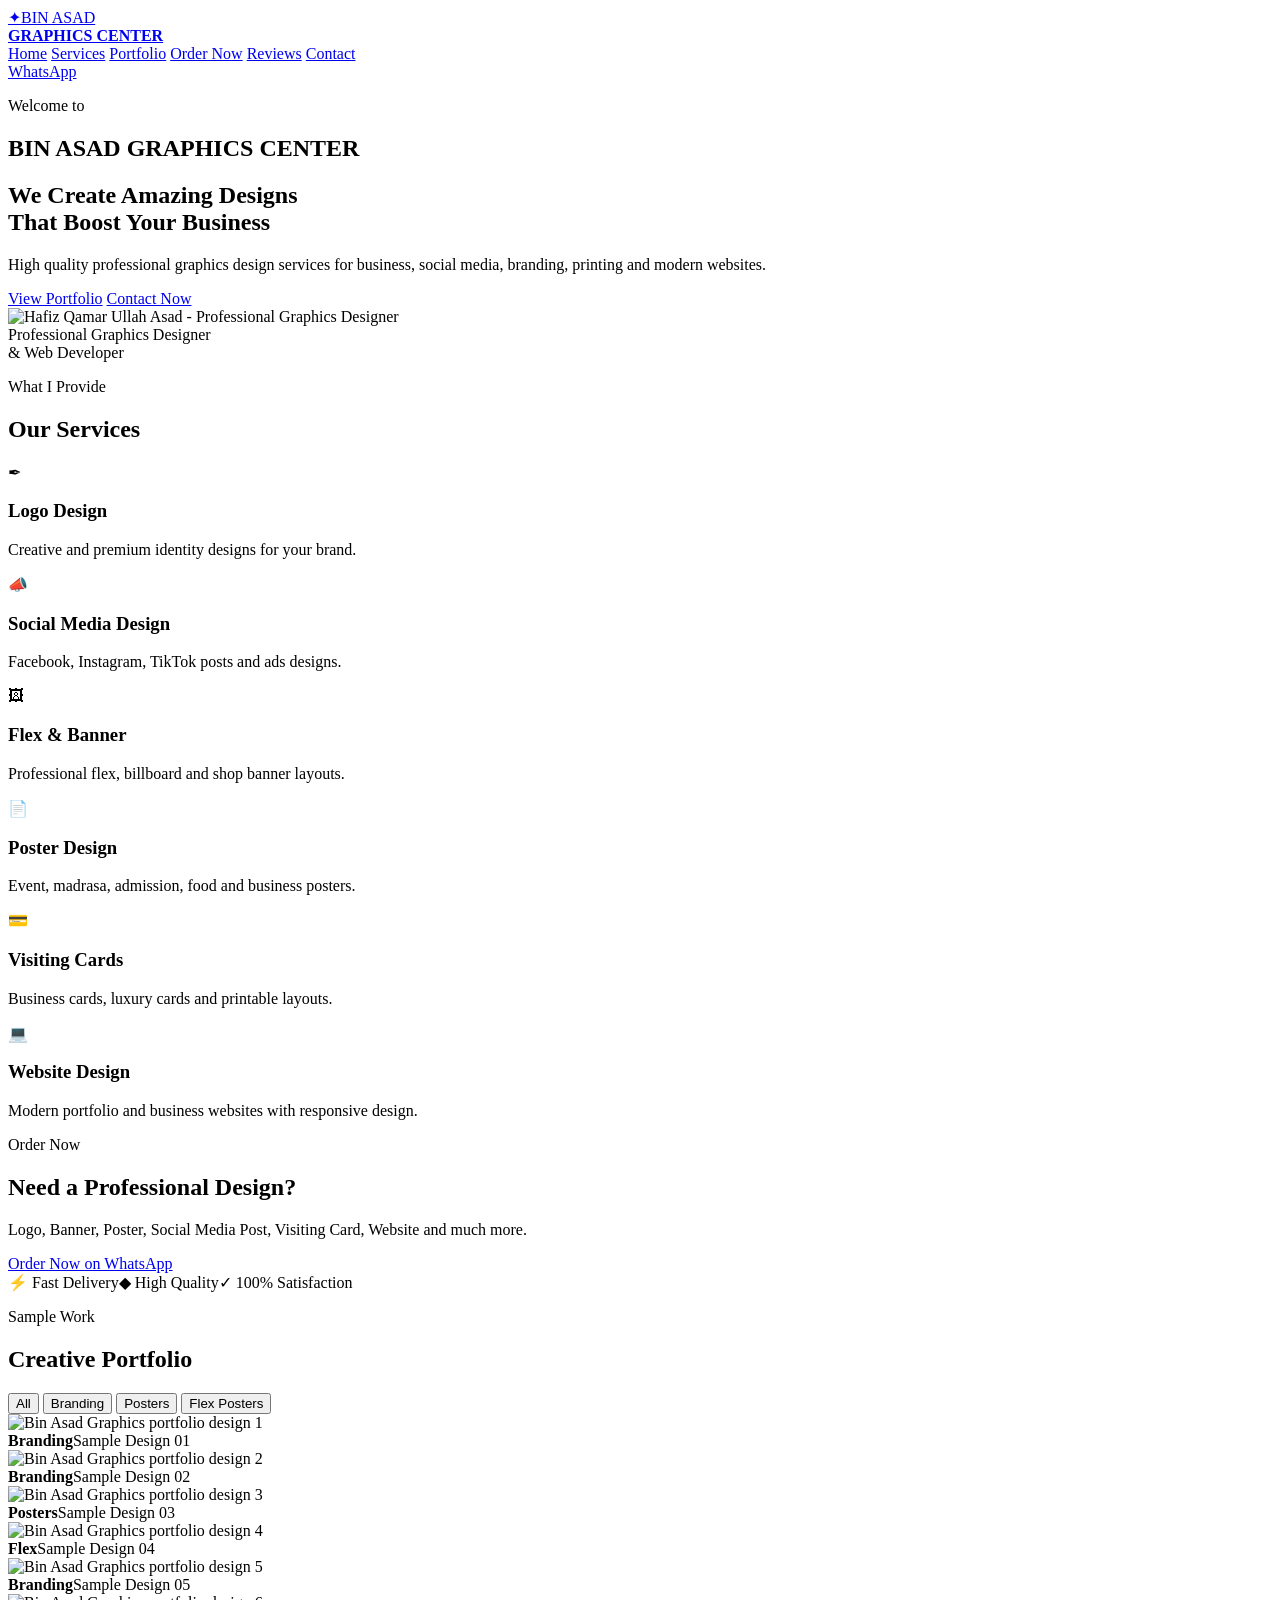
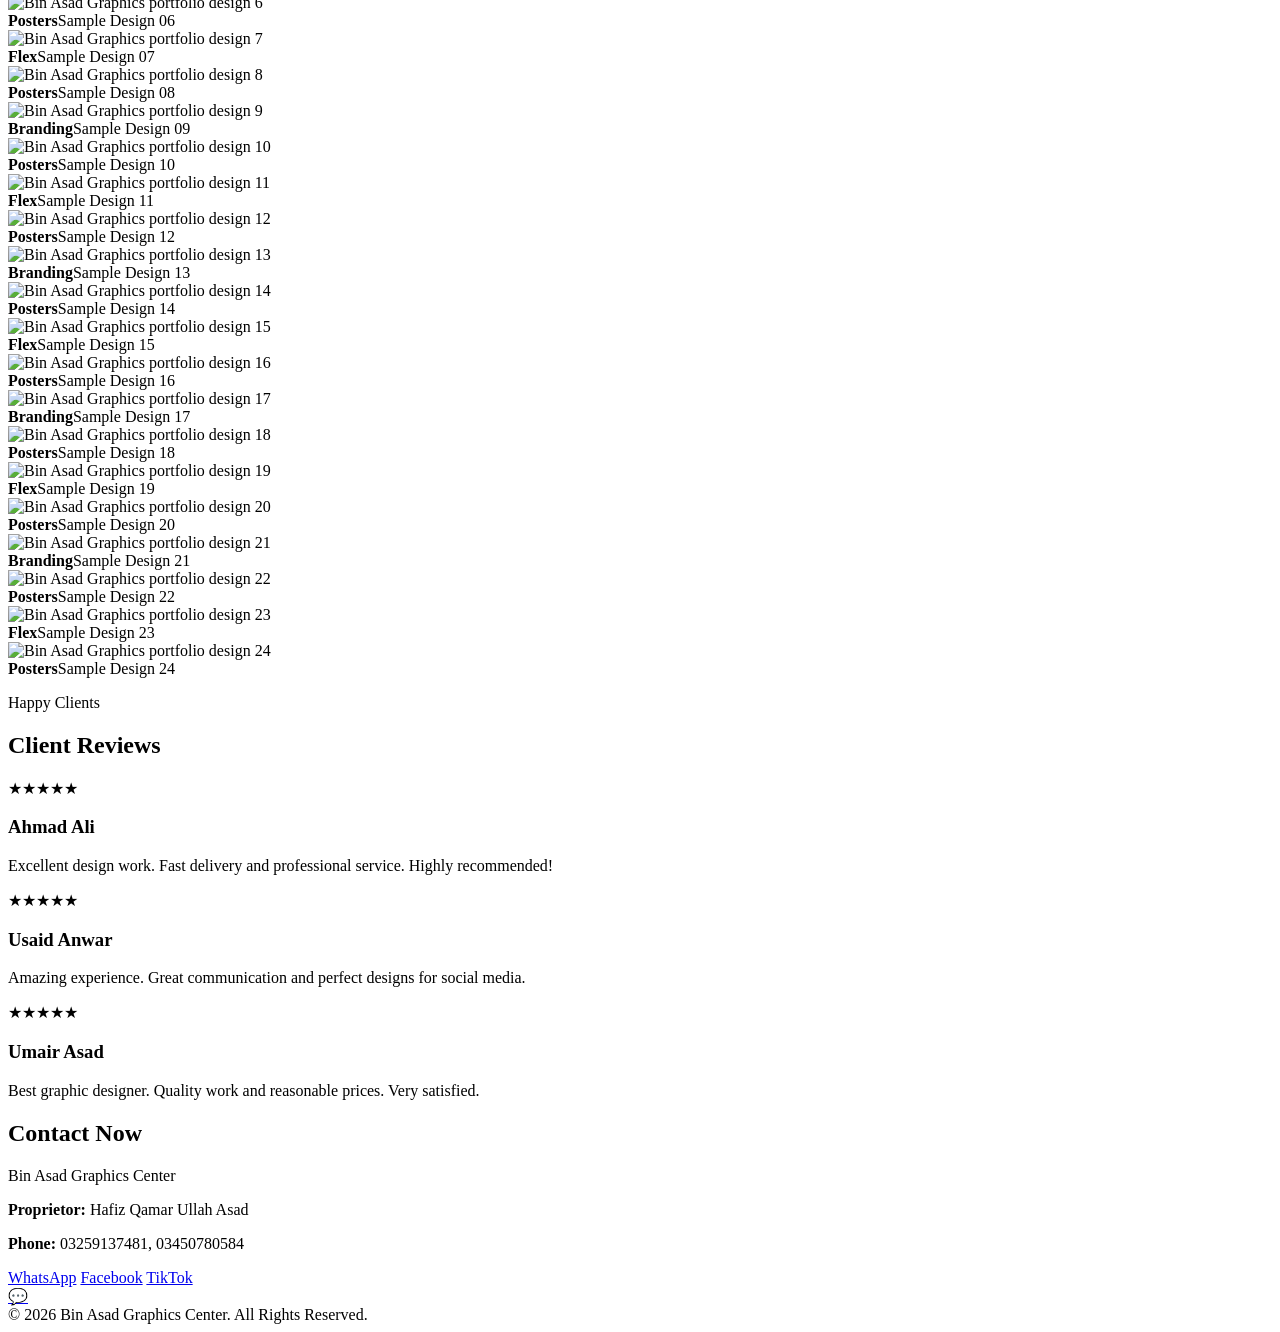
==== commit 63fb8bdb: "Add files via upload" ====
--- a/index.html
+++ b/index.html
@@ -3,22 +3,16 @@
 <head>
   <meta charset="UTF-8" />
   <meta name="viewport" content="width=device-width, initial-scale=1.0" />
-  <title>Bin Asad Graphics Center | Professional Graphic Designer & Web Developer</title>
-  <meta name="description" content="Bin Asad Graphics Center by Hafiz Qamar Ullah Asad. Professional graphic designing, logo design, posters, banners, visiting cards, social media posts, printing and web design services." />
-  <meta name="keywords" content="Bin Asad Graphics Center, Hafiz Qamar Ullah Asad, Graphic Designer, Web Developer, Poster Design, Banner Design, Logo Design, Visiting Card, Pakistan" />
+  <title>Bin Asad Graphics Center | Professional Graphic Designer</title>
+  <meta name="description" content="Bin Asad Graphics Center by Hafiz Qamar Ullah Asad. Professional graphic designing, logo design, flex banners, posters, visiting cards, printing and web development services." />
+  <meta name="keywords" content="Bin Asad Graphics, Hafiz Qamar, Graphic Designer, Poster Design, Logo Design, Flex Banner, Visiting Card, Web Developer" />
+  <link rel="icon" href="assets/favicon.svg" />
   <link rel="stylesheet" href="style.css" />
-  <link rel="preconnect" href="https://fonts.googleapis.com">
-  <link rel="preconnect" href="https://fonts.gstatic.com" crossorigin>
-  <link href="https://fonts.googleapis.com/css2?family=Poppins:wght@400;500;600;700;800;900&display=swap" rel="stylesheet">
 </head>
 <body>
-  <header class="site-header">
-    <a href="#home" class="brand">
-      <span class="brand-icon">✦</span>
-      <span><b>BIN ASAD</b><small>GRAPHICS CENTER</small></span>
-    </a>
-    <button class="menu-btn" id="menuBtn">☰</button>
-    <nav id="navMenu">
+  <header class="topbar">
+    <a class="brand" href="#home"><span class="brand-icon">✦</span><span>BIN ASAD<br><b>GRAPHICS CENTER</b></span></a>
+    <nav id="nav">
       <a href="#home">Home</a>
       <a href="#services">Services</a>
       <a href="#portfolio">Portfolio</a>
@@ -26,111 +20,183 @@
       <a href="#reviews">Reviews</a>
       <a href="#contact">Contact</a>
     </nav>
-    <a class="nav-whatsapp" href="https://wa.me/923259137481?text=Assalamualaikum%20Bin%20Asad%20Graphics%20Center%2C%20mujhe%20design%20banwana%20hai" target="_blank">WhatsApp</a>
+    <a class="nav-btn" href="https://wa.me/923259137481?text=Assalam%20o%20Alaikum%20Bin%20Asad%20Graphics%2C%20I%20want%20a%20design" target="_blank">WhatsApp</a>
   </header>
 
   <main>
-    <section id="home" class="hero section-pad">
-      <div class="hero-bg"></div>
+    <section id="home" class="hero">
       <div class="hero-text reveal">
-        <p class="eyebrow">Welcome To</p>
-        <h1>Bin Asad <span>Graphics Center</span></h1>
-        <h2>We Create Amazing Designs <span>That Boost Your Business</span></h2>
-        <p class="lead">High quality professional graphics design, branding, social media posts, flex banners, printing designs and web development services.</p>
+        <p class="eyebrow">Welcome to</p>
+        <h1>BIN ASAD <span>GRAPHICS CENTER</span></h1>
+        <h2>We Create Amazing Designs<br><span>That Boost Your Business</span></h2>
+        <p class="lead">High quality professional graphics design services for business, social media, branding, printing and modern websites.</p>
         <div class="hero-actions">
-          <a class="btn primary" href="#portfolio">View Portfolio</a>
-          <a class="btn outline" href="https://wa.me/923259137481?text=Assalamualaikum%20mujhe%20website%20ya%20design%20banwana%20hai" target="_blank">Contact Now</a>
-        </div>
-        <div class="stats">
-          <div><b>50+</b><span>Sample Designs</span></div>
-          <div><b>100%</b><span>Quality Work</span></div>
-          <div><b>24/7</b><span>WhatsApp Support</span></div>
+          <a href="#portfolio" class="btn primary">View Portfolio</a>
+          <a href="https://wa.me/923259137481?text=Assalam%20o%20Alaikum%2C%20I%20want%20to%20order%20a%20design" target="_blank" class="btn ghost">Contact Now</a>
         </div>
       </div>
       <div class="hero-photo reveal">
         <div class="glow-ring"></div>
-        <img src="assets/hafiz-qamar.jpg" alt="Hafiz Qamar Ullah Asad - Professional Graphics Designer and Web Developer" />
-        <div class="name-card">
-          <b>Hafiz Qamar Ullah Asad</b>
-          <span>Professional Graphics Designer & Web Developer</span>
-        </div>
-      </div>
-    </section>
-
-    <section id="services" class="section-pad">
-      <div class="section-title reveal">
-        <p>What We Offer</p>
+        <img src="assets/profile.jpg" alt="Hafiz Qamar Ullah Asad - Professional Graphics Designer" />
+        <div class="title-badge">Professional Graphics Designer<br>&amp; Web Developer</div>
+      </div>
+    </section>
+
+    <section id="services" class="section">
+      <div class="section-head reveal">
+        <p>What I Provide</p>
         <h2>Our <span>Services</span></h2>
       </div>
       <div class="services-grid">
-        <article class="service-card reveal"><span>✒</span><h3>Logo Design</h3><p>Premium logo concepts for brands, shops and businesses.</p></article>
-        <article class="service-card reveal"><span>📢</span><h3>Social Media Design</h3><p>Facebook, Instagram, TikTok and WhatsApp post designs.</p></article>
-        <article class="service-card reveal"><span>🖼</span><h3>Flex & Banner</h3><p>Professional flex, banner, shop board and event posters.</p></article>
-        <article class="service-card reveal"><span>🪪</span><h3>Visiting Cards</h3><p>Modern business cards and professional identity designs.</p></article>
-        <article class="service-card reveal"><span>🖨</span><h3>Printing Services</h3><p>Print-ready designs for high quality output and marketing.</p></article>
-        <article class="service-card reveal"><span>💻</span><h3>Web Design</h3><p>Portfolio, business and service websites with modern style.</p></article>
-      </div>
-    </section>
-
-    <section id="portfolio" class="section-pad portfolio-section">
-      <div class="section-title reveal">
-        <p>Creative Work</p>
-        <h2>Our <span>Portfolio</span></h2>
+        <div class="service-card reveal"><div>✒</div><h3>Logo Design</h3><p>Creative and premium identity designs for your brand.</p></div>
+        <div class="service-card reveal"><div>📣</div><h3>Social Media Design</h3><p>Facebook, Instagram, TikTok posts and ads designs.</p></div>
+        <div class="service-card reveal"><div>🖼</div><h3>Flex & Banner</h3><p>Professional flex, billboard and shop banner layouts.</p></div>
+        <div class="service-card reveal"><div>📄</div><h3>Poster Design</h3><p>Event, madrasa, admission, food and business posters.</p></div>
+        <div class="service-card reveal"><div>💳</div><h3>Visiting Cards</h3><p>Business cards, luxury cards and printable layouts.</p></div>
+        <div class="service-card reveal"><div>💻</div><h3>Website Design</h3><p>Modern portfolio and business websites with responsive design.</p></div>
+      </div>
+    </section>
+
+    <section id="order" class="order section reveal">
+      <div class="order-box">
+        <p class="eyebrow">Order Now</p>
+        <h2>Need a <span>Professional Design?</span></h2>
+        <p>Logo, Banner, Poster, Social Media Post, Visiting Card, Website and much more.</p>
+        <a class="btn whatsapp" href="https://wa.me/923259137481?text=Assalam%20o%20Alaikum%20Bin%20Asad%20Graphics%2C%20I%20want%20to%20place%20an%20order.%20Please%20guide%20me." target="_blank">Order Now on WhatsApp</a>
+        <div class="features"><span>⚡ Fast Delivery</span><span>◆ High Quality</span><span>✓ 100% Satisfaction</span></div>
+      </div>
+    </section>
+
+    <section id="portfolio" class="section">
+      <div class="section-head reveal">
+        <p>Sample Work</p>
+        <h2>Creative <span>Portfolio</span></h2>
       </div>
       <div class="filter-row reveal">
         <button class="filter active" data-filter="all">All</button>
         <button class="filter" data-filter="branding">Branding</button>
         <button class="filter" data-filter="posters">Posters</button>
         <button class="filter" data-filter="flex">Flex Posters</button>
-        <button class="filter" data-filter="social">Logo / Social</button>
-      </div>
-      <div class="portfolio-grid" id="portfolioGrid">
-        <!-- Portfolio cards are loaded by script.js -->
-      </div>
-    </section>
-
-    <section id="order" class="section-pad order-section">
-      <div class="order-box reveal">
-        <div>
-          <p class="eyebrow">Order Now</p>
-          <h2>Need a Professional Design?</h2>
-          <p>Logo, Poster, Banner, Social Media Post, Visiting Card, Website Design, Printing Design and much more.</p>
-          <ul>
-            <li>⚡ Fast Delivery</li>
-            <li>⭐ Premium Quality</li>
-            <li>✅ Client Satisfaction</li>
-          </ul>
-        </div>
-        <div class="order-action">
-          <a class="btn whatsapp-big" href="https://wa.me/923259137481?text=Assalamualaikum%20Bin%20Asad%20Graphics%20Center%2C%20mujhe%20design%20order%20karna%20hai" target="_blank">Order Now on WhatsApp</a>
-          <p>Or scan WhatsApp QR</p>
-          <img src="assets/whatsapp-qr.png" alt="Bin Asad Graphics Center WhatsApp QR Code" />
-        </div>
-      </div>
-    </section>
-
-    <section id="reviews" class="section-pad">
-      <div class="section-title reveal">
+      </div>
+      <div class="portfolio-grid">
+        <article class="work-card reveal" data-category="branding">
+          <img src="assets/work-01.jpg" alt="Bin Asad Graphics portfolio design 1" loading="lazy" />
+          <div class="work-info"><strong>Branding</strong><span>Sample Design 01</span></div>
+        </article>
+        <article class="work-card reveal" data-category="branding">
+          <img src="assets/work-02.jpg" alt="Bin Asad Graphics portfolio design 2" loading="lazy" />
+          <div class="work-info"><strong>Branding</strong><span>Sample Design 02</span></div>
+        </article>
+        <article class="work-card reveal" data-category="posters">
+          <img src="assets/work-03.jpg" alt="Bin Asad Graphics portfolio design 3" loading="lazy" />
+          <div class="work-info"><strong>Posters</strong><span>Sample Design 03</span></div>
+        </article>
+        <article class="work-card reveal" data-category="flex">
+          <img src="assets/work-04.jpg" alt="Bin Asad Graphics portfolio design 4" loading="lazy" />
+          <div class="work-info"><strong>Flex</strong><span>Sample Design 04</span></div>
+        </article>
+        <article class="work-card reveal" data-category="branding">
+          <img src="assets/work-05.jpg" alt="Bin Asad Graphics portfolio design 5" loading="lazy" />
+          <div class="work-info"><strong>Branding</strong><span>Sample Design 05</span></div>
+        </article>
+        <article class="work-card reveal" data-category="posters">
+          <img src="assets/work-06.jpg" alt="Bin Asad Graphics portfolio design 6" loading="lazy" />
+          <div class="work-info"><strong>Posters</strong><span>Sample Design 06</span></div>
+        </article>
+        <article class="work-card reveal" data-category="flex">
+          <img src="assets/work-07.jpg" alt="Bin Asad Graphics portfolio design 7" loading="lazy" />
+          <div class="work-info"><strong>Flex</strong><span>Sample Design 07</span></div>
+        </article>
+        <article class="work-card reveal" data-category="posters">
+          <img src="assets/work-08.jpg" alt="Bin Asad Graphics portfolio design 8" loading="lazy" />
+          <div class="work-info"><strong>Posters</strong><span>Sample Design 08</span></div>
+        </article>
+        <article class="work-card reveal" data-category="branding">
+          <img src="assets/work-09.jpg" alt="Bin Asad Graphics portfolio design 9" loading="lazy" />
+          <div class="work-info"><strong>Branding</strong><span>Sample Design 09</span></div>
+        </article>
+        <article class="work-card reveal" data-category="posters">
+          <img src="assets/work-10.jpg" alt="Bin Asad Graphics portfolio design 10" loading="lazy" />
+          <div class="work-info"><strong>Posters</strong><span>Sample Design 10</span></div>
+        </article>
+        <article class="work-card reveal" data-category="flex">
+          <img src="assets/work-11.jpg" alt="Bin Asad Graphics portfolio design 11" loading="lazy" />
+          <div class="work-info"><strong>Flex</strong><span>Sample Design 11</span></div>
+        </article>
+        <article class="work-card reveal" data-category="posters">
+          <img src="assets/work-12.jpg" alt="Bin Asad Graphics portfolio design 12" loading="lazy" />
+          <div class="work-info"><strong>Posters</strong><span>Sample Design 12</span></div>
+        </article>
+        <article class="work-card reveal" data-category="branding">
+          <img src="assets/work-13.jpg" alt="Bin Asad Graphics portfolio design 13" loading="lazy" />
+          <div class="work-info"><strong>Branding</strong><span>Sample Design 13</span></div>
+        </article>
+        <article class="work-card reveal" data-category="posters">
+          <img src="assets/work-14.jpg" alt="Bin Asad Graphics portfolio design 14" loading="lazy" />
+          <div class="work-info"><strong>Posters</strong><span>Sample Design 14</span></div>
+        </article>
+        <article class="work-card reveal" data-category="flex">
+          <img src="assets/work-15.jpg" alt="Bin Asad Graphics portfolio design 15" loading="lazy" />
+          <div class="work-info"><strong>Flex</strong><span>Sample Design 15</span></div>
+        </article>
+        <article class="work-card reveal" data-category="posters">
+          <img src="assets/work-16.jpg" alt="Bin Asad Graphics portfolio design 16" loading="lazy" />
+          <div class="work-info"><strong>Posters</strong><span>Sample Design 16</span></div>
+        </article>
+        <article class="work-card reveal" data-category="branding">
+          <img src="assets/work-17.jpg" alt="Bin Asad Graphics portfolio design 17" loading="lazy" />
+          <div class="work-info"><strong>Branding</strong><span>Sample Design 17</span></div>
+        </article>
+        <article class="work-card reveal" data-category="posters">
+          <img src="assets/work-18.jpg" alt="Bin Asad Graphics portfolio design 18" loading="lazy" />
+          <div class="work-info"><strong>Posters</strong><span>Sample Design 18</span></div>
+        </article>
+        <article class="work-card reveal" data-category="flex">
+          <img src="assets/work-19.jpg" alt="Bin Asad Graphics portfolio design 19" loading="lazy" />
+          <div class="work-info"><strong>Flex</strong><span>Sample Design 19</span></div>
+        </article>
+        <article class="work-card reveal" data-category="posters">
+          <img src="assets/work-20.jpg" alt="Bin Asad Graphics portfolio design 20" loading="lazy" />
+          <div class="work-info"><strong>Posters</strong><span>Sample Design 20</span></div>
+        </article>
+        <article class="work-card reveal" data-category="branding">
+          <img src="assets/work-21.jpg" alt="Bin Asad Graphics portfolio design 21" loading="lazy" />
+          <div class="work-info"><strong>Branding</strong><span>Sample Design 21</span></div>
+        </article>
+        <article class="work-card reveal" data-category="posters">
+          <img src="assets/work-22.jpg" alt="Bin Asad Graphics portfolio design 22" loading="lazy" />
+          <div class="work-info"><strong>Posters</strong><span>Sample Design 22</span></div>
+        </article>
+        <article class="work-card reveal" data-category="flex">
+          <img src="assets/work-23.jpg" alt="Bin Asad Graphics portfolio design 23" loading="lazy" />
+          <div class="work-info"><strong>Flex</strong><span>Sample Design 23</span></div>
+        </article>
+        <article class="work-card reveal" data-category="posters">
+          <img src="assets/work-24.jpg" alt="Bin Asad Graphics portfolio design 24" loading="lazy" />
+          <div class="work-info"><strong>Posters</strong><span>Sample Design 24</span></div>
+        </article>
+      </div>
+    </section>
+
+    <section id="reviews" class="section reviews">
+      <div class="section-head reveal">
         <p>Happy Clients</p>
         <h2>Client <span>Reviews</span></h2>
       </div>
-      <div class="reviews-grid">
-        <article class="review-card reveal"><div class="stars">★★★★★</div><h3>Ahmad Ali</h3><p>Excellent design work. Fast delivery and professional service. Highly recommended!</p></article>
-        <article class="review-card reveal"><div class="stars">★★★★★</div><h3>Usaid Anwar</h3><p>Amazing experience. Great communication and perfect social media designs.</p></article>
-        <article class="review-card reveal"><div class="stars">★★★★★</div><h3>Umair Asad</h3><p>Best graphic designer. Quality work, reasonable prices and premium design style.</p></article>
-      </div>
-    </section>
-
-    <section id="contact" class="section-pad contact-section">
+      <div class="review-grid">
+        <div class="review-card reveal"><div class="stars">★★★★★</div><h3>Ahmad Ali</h3><p>Excellent design work. Fast delivery and professional service. Highly recommended!</p></div>
+        <div class="review-card reveal"><div class="stars">★★★★★</div><h3>Usaid Anwar</h3><p>Amazing experience. Great communication and perfect designs for social media.</p></div>
+        <div class="review-card reveal"><div class="stars">★★★★★</div><h3>Umair Asad</h3><p>Best graphic designer. Quality work and reasonable prices. Very satisfied.</p></div>
+      </div>
+    </section>
+
+    <section id="contact" class="section contact">
       <div class="contact-card reveal">
-        <div>
-          <p class="eyebrow">Contact Us</p>
-          <h2>Bin Asad Graphics Center</h2>
-          <p><b>Proprietor:</b> Hafiz Qamar Ullah Asad</p>
-          <p><b>Phone:</b> 03259137481, 03450780584</p>
-          <p><b>Title:</b> Professional Graphics Designer & Web Developer</p>
-        </div>
-        <div class="social-links">
+        <h2>Contact <span>Now</span></h2>
+        <p>Bin Asad Graphics Center</p>
+        <p><b>Proprietor:</b> Hafiz Qamar Ullah Asad</p>
+        <p><b>Phone:</b> 03259137481, 03450780584</p>
+        <div class="socials">
           <a href="https://wa.me/923259137481" target="_blank">WhatsApp</a>
           <a href="https://www.facebook.com/share/1BMtT6cgsd/" target="_blank">Facebook</a>
           <a href="https://www.tiktok.com/@chqamer2588" target="_blank">TikTok</a>
@@ -139,13 +205,8 @@
     </section>
   </main>
 
-  <footer>
-    <div class="brand footer-brand"><span class="brand-icon">✦</span><span><b>BIN ASAD</b><small>GRAPHICS CENTER</small></span></div>
-    <p>© 2026 Bin Asad Graphics Center. All Rights Reserved.</p>
-  </footer>
-
-  <a class="float-whatsapp" href="https://wa.me/923259137481?text=Assalamualaikum%20mujhe%20design%20banwana%20hai" target="_blank">💬</a>
-
+  <a class="float-wa" href="https://wa.me/923259137481?text=Assalam%20o%20Alaikum%2C%20I%20visited%20your%20website%20and%20want%20to%20order%20a%20design." target="_blank">💬</a>
+  <footer>© 2026 Bin Asad Graphics Center. All Rights Reserved.</footer>
   <script src="script.js"></script>
 </body>
 </html>
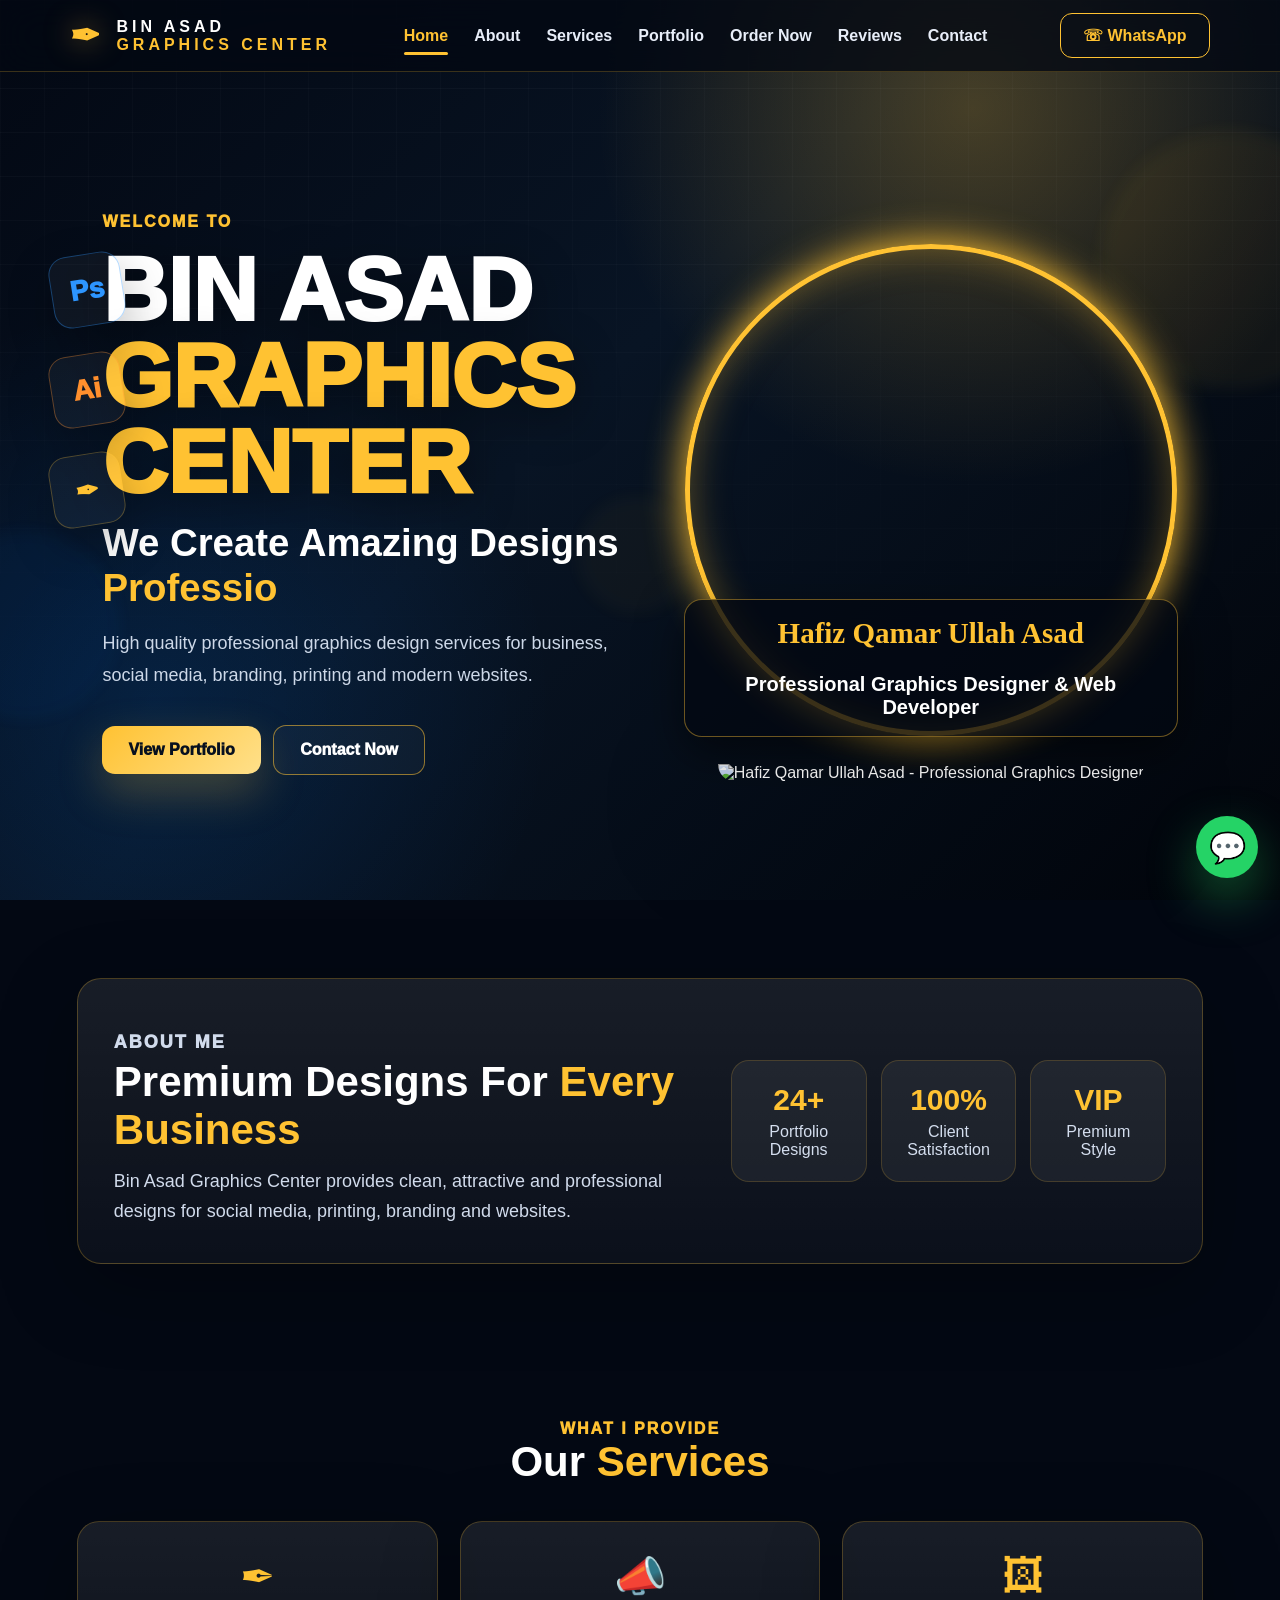
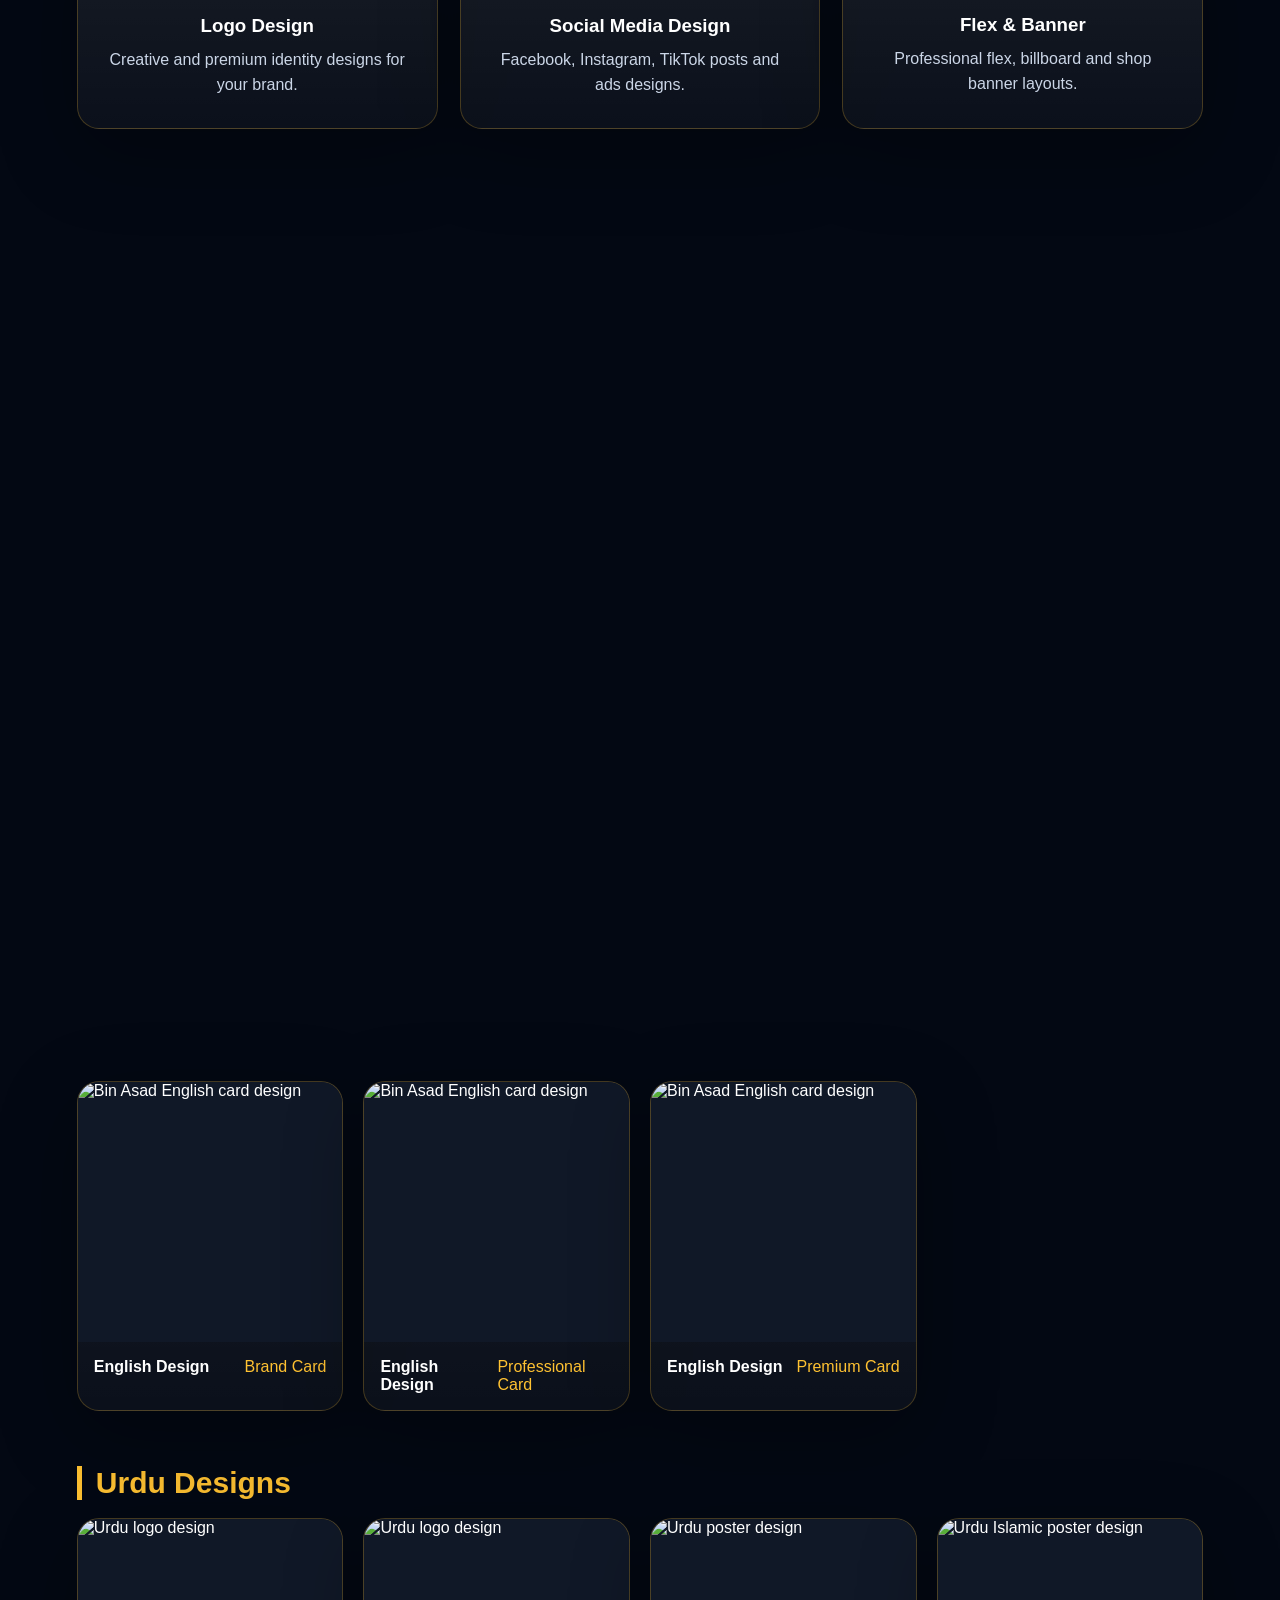
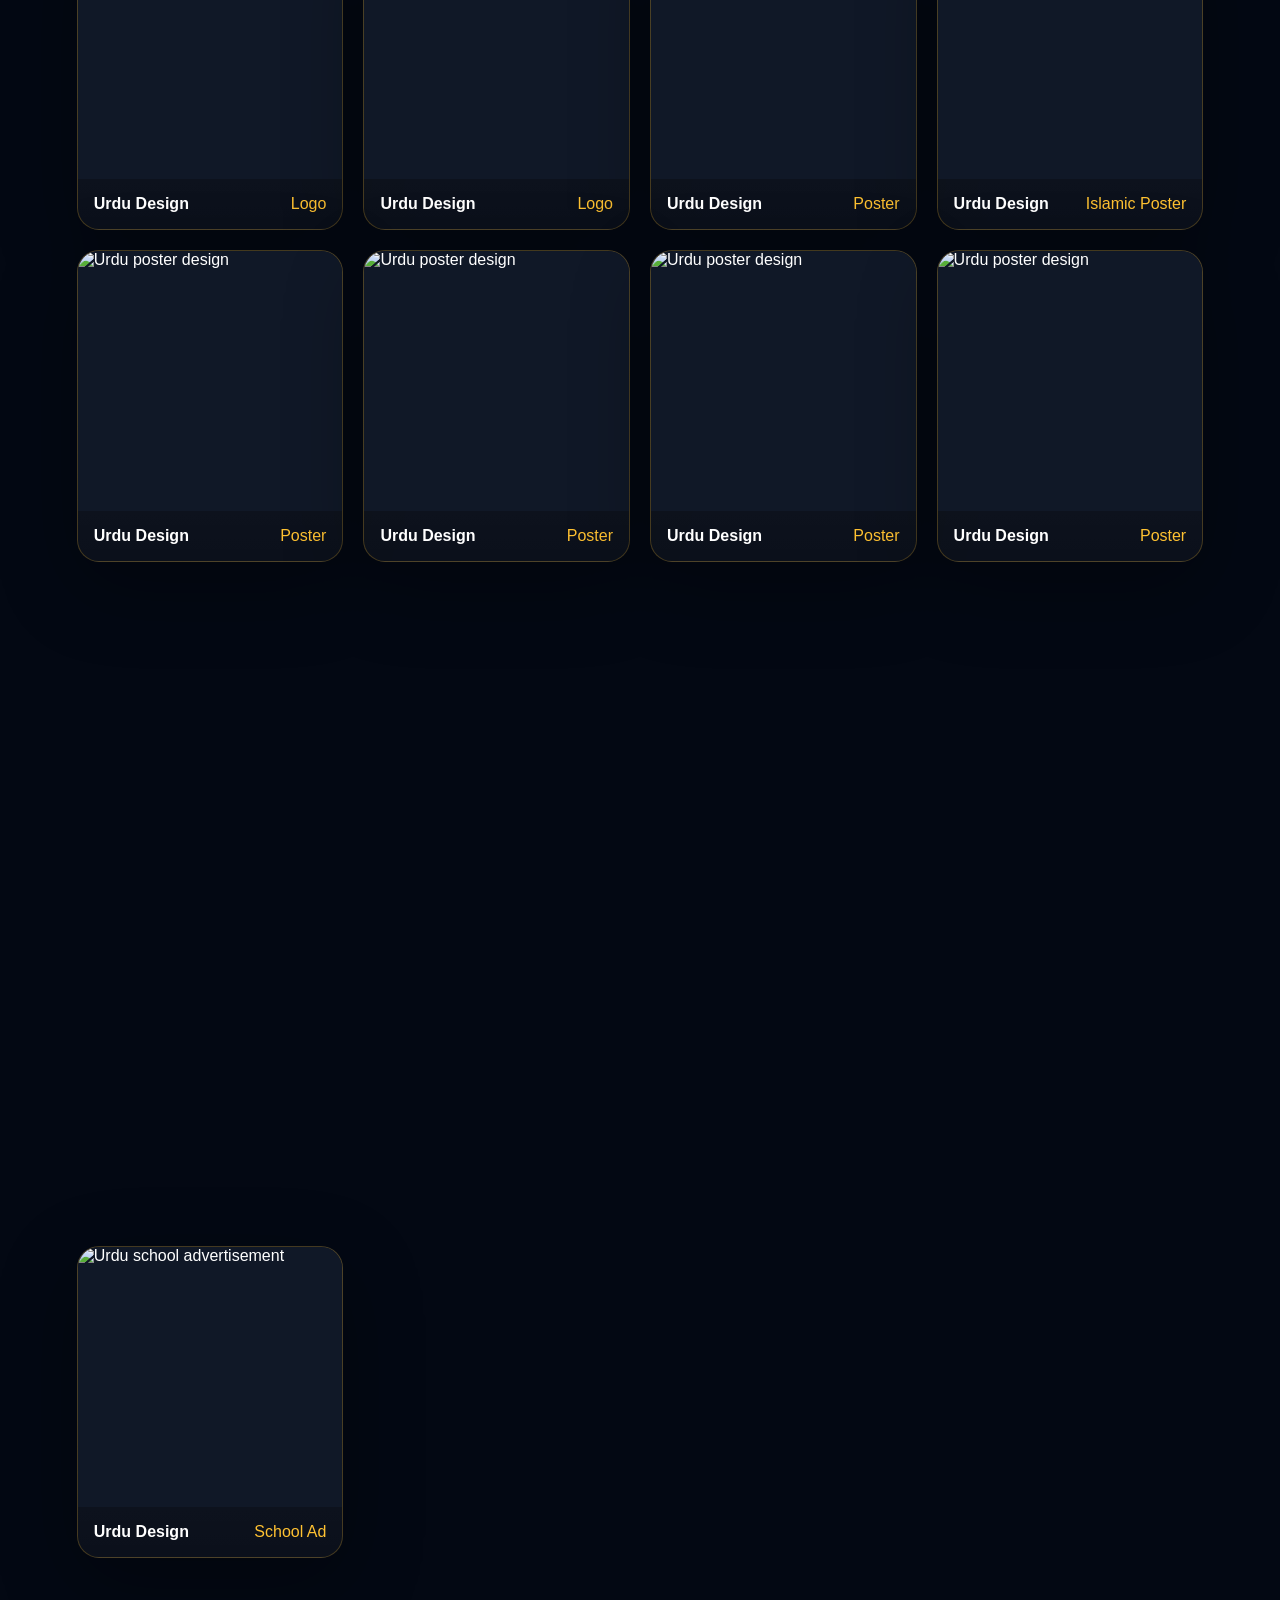
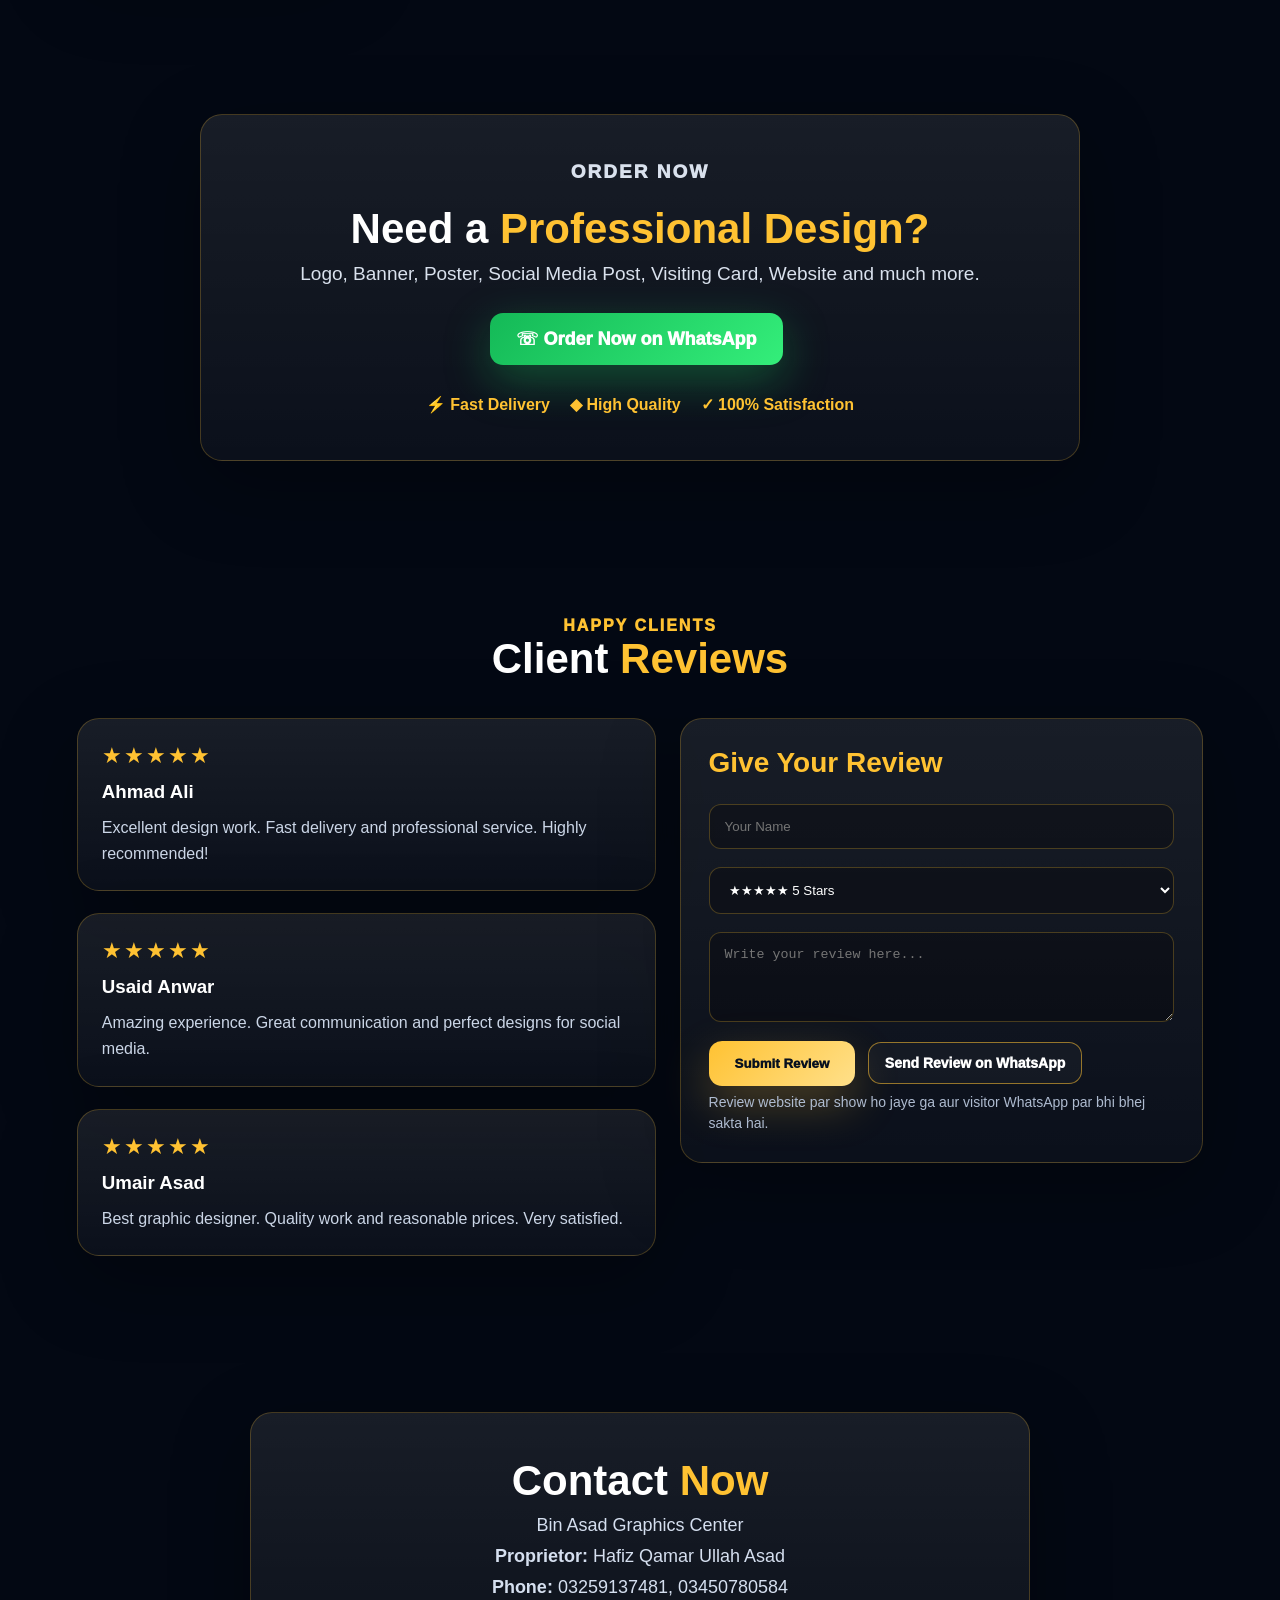
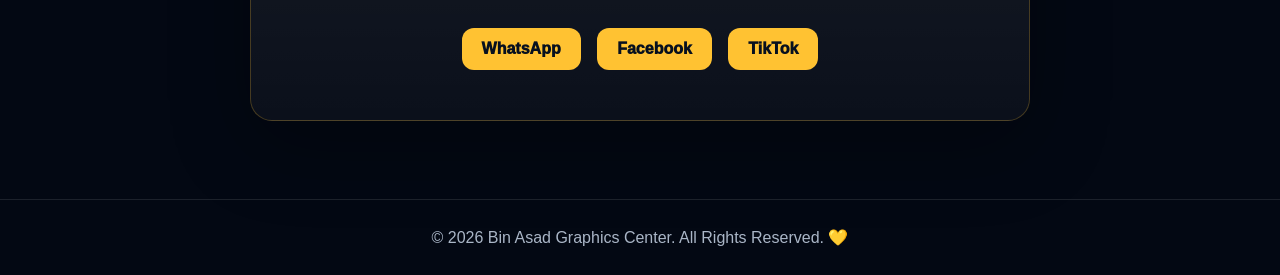
==== commit 4235edb6: "Add files via upload" ====
--- a/index.html
+++ b/index.html
@@ -4,41 +4,65 @@
   <meta charset="UTF-8" />
   <meta name="viewport" content="width=device-width, initial-scale=1.0" />
   <title>Bin Asad Graphics Center | Professional Graphic Designer</title>
-  <meta name="description" content="Bin Asad Graphics Center by Hafiz Qamar Ullah Asad. Professional graphic designing, logo design, flex banners, posters, visiting cards, printing and web development services." />
-  <meta name="keywords" content="Bin Asad Graphics, Hafiz Qamar, Graphic Designer, Poster Design, Logo Design, Flex Banner, Visiting Card, Web Developer" />
+  <meta name="description" content="Bin Asad Graphics Center by Hafiz Qamar Ullah Asad. Professional logo design, social media design, banners, posters, visiting cards and web design services." />
+  <meta name="keywords" content="Bin Asad Graphics, Hafiz Qamar Ullah Asad, Graphic Designer, Poster Design, Logo Design, Banner Design, Visiting Card, Web Developer" />
   <link rel="icon" href="assets/favicon.svg" />
   <link rel="stylesheet" href="style.css" />
 </head>
 <body>
+  <div class="loader" id="loader"><div class="loader-mark">BAGC</div></div>
+  <div class="bg-orbs"><span></span><span></span><span></span></div>
+
   <header class="topbar">
-    <a class="brand" href="#home"><span class="brand-icon">✦</span><span>BIN ASAD<br><b>GRAPHICS CENTER</b></span></a>
+    <a class="brand" href="#home" aria-label="Bin Asad Graphics Center Home">
+      <span class="brand-icon">✒</span>
+      <span>BIN ASAD<br><b>GRAPHICS CENTER</b></span>
+    </a>
+    <button class="menu-btn" id="menuBtn" aria-label="Open Menu">☰</button>
     <nav id="nav">
-      <a href="#home">Home</a>
+      <a href="#home" class="active">Home</a>
+      <a href="#about">About</a>
       <a href="#services">Services</a>
       <a href="#portfolio">Portfolio</a>
       <a href="#order">Order Now</a>
       <a href="#reviews">Reviews</a>
       <a href="#contact">Contact</a>
     </nav>
-    <a class="nav-btn" href="https://wa.me/923259137481?text=Assalam%20o%20Alaikum%20Bin%20Asad%20Graphics%2C%20I%20want%20a%20design" target="_blank">WhatsApp</a>
+    <a class="nav-btn" href="https://wa.me/923259137481?text=Assalam%20o%20Alaikum%20Bin%20Asad%20Graphics%2C%20I%20want%20a%20design" target="_blank" rel="noopener">☏ WhatsApp</a>
   </header>
 
   <main>
     <section id="home" class="hero">
+      <div class="hero-icons" aria-hidden="true"><span>Ps</span><span>Ai</span><span>✒</span></div>
       <div class="hero-text reveal">
-        <p class="eyebrow">Welcome to</p>
+        <p class="eyebrow">Welcome To</p>
         <h1>BIN ASAD <span>GRAPHICS CENTER</span></h1>
-        <h2>We Create Amazing Designs<br><span>That Boost Your Business</span></h2>
+        <h2>We Create Amazing Designs<br><span id="typingText">That Boost Your Business</span></h2>
         <p class="lead">High quality professional graphics design services for business, social media, branding, printing and modern websites.</p>
         <div class="hero-actions">
           <a href="#portfolio" class="btn primary">View Portfolio</a>
-          <a href="https://wa.me/923259137481?text=Assalam%20o%20Alaikum%2C%20I%20want%20to%20order%20a%20design" target="_blank" class="btn ghost">Contact Now</a>
+          <a href="https://wa.me/923259137481?text=Assalam%20o%20Alaikum%2C%20I%20want%20to%20order%20a%20design" target="_blank" rel="noopener" class="btn ghost">Contact Now</a>
         </div>
       </div>
       <div class="hero-photo reveal">
         <div class="glow-ring"></div>
         <img src="assets/profile.jpg" alt="Hafiz Qamar Ullah Asad - Professional Graphics Designer" />
-        <div class="title-badge">Professional Graphics Designer<br>&amp; Web Developer</div>
+        <div class="title-badge"><strong>Hafiz Qamar Ullah Asad</strong><br>Professional Graphics Designer &amp; Web Developer</div>
+      </div>
+    </section>
+
+    <section id="about" class="section about-section">
+      <div class="about-card reveal">
+        <div>
+          <p class="eyebrow">About Me</p>
+          <h2>Premium Designs For <span>Every Business</span></h2>
+          <p>Bin Asad Graphics Center provides clean, attractive and professional designs for social media, printing, branding and websites.</p>
+        </div>
+        <div class="stats">
+          <div><b>24+</b><span>Portfolio Designs</span></div>
+          <div><b>100%</b><span>Client Satisfaction</span></div>
+          <div><b>VIP</b><span>Premium Style</span></div>
+        </div>
       </div>
     </section>
 
@@ -57,16 +81,6 @@
       </div>
     </section>
 
-    <section id="order" class="order section reveal">
-      <div class="order-box">
-        <p class="eyebrow">Order Now</p>
-        <h2>Need a <span>Professional Design?</span></h2>
-        <p>Logo, Banner, Poster, Social Media Post, Visiting Card, Website and much more.</p>
-        <a class="btn whatsapp" href="https://wa.me/923259137481?text=Assalam%20o%20Alaikum%20Bin%20Asad%20Graphics%2C%20I%20want%20to%20place%20an%20order.%20Please%20guide%20me." target="_blank">Order Now on WhatsApp</a>
-        <div class="features"><span>⚡ Fast Delivery</span><span>◆ High Quality</span><span>✓ 100% Satisfaction</span></div>
-      </div>
-    </section>
-
     <section id="portfolio" class="section">
       <div class="section-head reveal">
         <p>Sample Work</p>
@@ -74,107 +88,51 @@
       </div>
       <div class="filter-row reveal">
         <button class="filter active" data-filter="all">All</button>
+        <button class="filter" data-filter="english">English Designs</button>
+        <button class="filter" data-filter="urdu">Urdu Designs</button>
         <button class="filter" data-filter="branding">Branding</button>
-        <button class="filter" data-filter="posters">Posters</button>
-        <button class="filter" data-filter="flex">Flex Posters</button>
       </div>
-      <div class="portfolio-grid">
-        <article class="work-card reveal" data-category="branding">
-          <img src="assets/work-01.jpg" alt="Bin Asad Graphics portfolio design 1" loading="lazy" />
-          <div class="work-info"><strong>Branding</strong><span>Sample Design 01</span></div>
-        </article>
-        <article class="work-card reveal" data-category="branding">
-          <img src="assets/work-02.jpg" alt="Bin Asad Graphics portfolio design 2" loading="lazy" />
-          <div class="work-info"><strong>Branding</strong><span>Sample Design 02</span></div>
-        </article>
-        <article class="work-card reveal" data-category="posters">
-          <img src="assets/work-03.jpg" alt="Bin Asad Graphics portfolio design 3" loading="lazy" />
-          <div class="work-info"><strong>Posters</strong><span>Sample Design 03</span></div>
-        </article>
-        <article class="work-card reveal" data-category="flex">
-          <img src="assets/work-04.jpg" alt="Bin Asad Graphics portfolio design 4" loading="lazy" />
-          <div class="work-info"><strong>Flex</strong><span>Sample Design 04</span></div>
-        </article>
-        <article class="work-card reveal" data-category="branding">
-          <img src="assets/work-05.jpg" alt="Bin Asad Graphics portfolio design 5" loading="lazy" />
-          <div class="work-info"><strong>Branding</strong><span>Sample Design 05</span></div>
-        </article>
-        <article class="work-card reveal" data-category="posters">
-          <img src="assets/work-06.jpg" alt="Bin Asad Graphics portfolio design 6" loading="lazy" />
-          <div class="work-info"><strong>Posters</strong><span>Sample Design 06</span></div>
-        </article>
-        <article class="work-card reveal" data-category="flex">
-          <img src="assets/work-07.jpg" alt="Bin Asad Graphics portfolio design 7" loading="lazy" />
-          <div class="work-info"><strong>Flex</strong><span>Sample Design 07</span></div>
-        </article>
-        <article class="work-card reveal" data-category="posters">
-          <img src="assets/work-08.jpg" alt="Bin Asad Graphics portfolio design 8" loading="lazy" />
-          <div class="work-info"><strong>Posters</strong><span>Sample Design 08</span></div>
-        </article>
-        <article class="work-card reveal" data-category="branding">
-          <img src="assets/work-09.jpg" alt="Bin Asad Graphics portfolio design 9" loading="lazy" />
-          <div class="work-info"><strong>Branding</strong><span>Sample Design 09</span></div>
-        </article>
-        <article class="work-card reveal" data-category="posters">
-          <img src="assets/work-10.jpg" alt="Bin Asad Graphics portfolio design 10" loading="lazy" />
-          <div class="work-info"><strong>Posters</strong><span>Sample Design 10</span></div>
-        </article>
-        <article class="work-card reveal" data-category="flex">
-          <img src="assets/work-11.jpg" alt="Bin Asad Graphics portfolio design 11" loading="lazy" />
-          <div class="work-info"><strong>Flex</strong><span>Sample Design 11</span></div>
-        </article>
-        <article class="work-card reveal" data-category="posters">
-          <img src="assets/work-12.jpg" alt="Bin Asad Graphics portfolio design 12" loading="lazy" />
-          <div class="work-info"><strong>Posters</strong><span>Sample Design 12</span></div>
-        </article>
-        <article class="work-card reveal" data-category="branding">
-          <img src="assets/work-13.jpg" alt="Bin Asad Graphics portfolio design 13" loading="lazy" />
-          <div class="work-info"><strong>Branding</strong><span>Sample Design 13</span></div>
-        </article>
-        <article class="work-card reveal" data-category="posters">
-          <img src="assets/work-14.jpg" alt="Bin Asad Graphics portfolio design 14" loading="lazy" />
-          <div class="work-info"><strong>Posters</strong><span>Sample Design 14</span></div>
-        </article>
-        <article class="work-card reveal" data-category="flex">
-          <img src="assets/work-15.jpg" alt="Bin Asad Graphics portfolio design 15" loading="lazy" />
-          <div class="work-info"><strong>Flex</strong><span>Sample Design 15</span></div>
-        </article>
-        <article class="work-card reveal" data-category="posters">
-          <img src="assets/work-16.jpg" alt="Bin Asad Graphics portfolio design 16" loading="lazy" />
-          <div class="work-info"><strong>Posters</strong><span>Sample Design 16</span></div>
-        </article>
-        <article class="work-card reveal" data-category="branding">
-          <img src="assets/work-17.jpg" alt="Bin Asad Graphics portfolio design 17" loading="lazy" />
-          <div class="work-info"><strong>Branding</strong><span>Sample Design 17</span></div>
-        </article>
-        <article class="work-card reveal" data-category="posters">
-          <img src="assets/work-18.jpg" alt="Bin Asad Graphics portfolio design 18" loading="lazy" />
-          <div class="work-info"><strong>Posters</strong><span>Sample Design 18</span></div>
-        </article>
-        <article class="work-card reveal" data-category="flex">
-          <img src="assets/work-19.jpg" alt="Bin Asad Graphics portfolio design 19" loading="lazy" />
-          <div class="work-info"><strong>Flex</strong><span>Sample Design 19</span></div>
-        </article>
-        <article class="work-card reveal" data-category="posters">
-          <img src="assets/work-20.jpg" alt="Bin Asad Graphics portfolio design 20" loading="lazy" />
-          <div class="work-info"><strong>Posters</strong><span>Sample Design 20</span></div>
-        </article>
-        <article class="work-card reveal" data-category="branding">
-          <img src="assets/work-21.jpg" alt="Bin Asad Graphics portfolio design 21" loading="lazy" />
-          <div class="work-info"><strong>Branding</strong><span>Sample Design 21</span></div>
-        </article>
-        <article class="work-card reveal" data-category="posters">
-          <img src="assets/work-22.jpg" alt="Bin Asad Graphics portfolio design 22" loading="lazy" />
-          <div class="work-info"><strong>Posters</strong><span>Sample Design 22</span></div>
-        </article>
-        <article class="work-card reveal" data-category="flex">
-          <img src="assets/work-23.jpg" alt="Bin Asad Graphics portfolio design 23" loading="lazy" />
-          <div class="work-info"><strong>Flex</strong><span>Sample Design 23</span></div>
-        </article>
-        <article class="work-card reveal" data-category="posters">
-          <img src="assets/work-24.jpg" alt="Bin Asad Graphics portfolio design 24" loading="lazy" />
-          <div class="work-info"><strong>Posters</strong><span>Sample Design 24</span></div>
-        </article>
+
+      <h3 class="portfolio-title reveal">English Designs</h3>
+      <div class="portfolio-grid english-grid">
+        <article class="work-card reveal" data-category="english branding"><img src="assets/work-12.jpg" alt="English business card design" loading="lazy" /><div class="work-info"><strong>English Design</strong><span>Business Card</span></div></article>
+        <article class="work-card reveal" data-category="english branding"><img src="assets/work-17.jpg" alt="English networking card design" loading="lazy" /><div class="work-info"><strong>English Design</strong><span>Fast Networks</span></div></article>
+        <article class="work-card reveal" data-category="english branding"><img src="assets/work-18.jpg" alt="English business card design" loading="lazy" /><div class="work-info"><strong>English Design</strong><span>Fast Networks</span></div></article>
+        <article class="work-card reveal" data-category="english branding"><img src="assets/work-20.jpg" alt="Bin Asad English card design" loading="lazy" /><div class="work-info"><strong>English Design</strong><span>Bin Asad Card</span></div></article>
+        <article class="work-card reveal" data-category="english branding"><img src="assets/work-22.jpg" alt="Bin Asad English card design" loading="lazy" /><div class="work-info"><strong>English Design</strong><span>Brand Card</span></div></article>
+        <article class="work-card reveal" data-category="english branding"><img src="assets/work-23.jpg" alt="Bin Asad English card design" loading="lazy" /><div class="work-info"><strong>English Design</strong><span>Professional Card</span></div></article>
+        <article class="work-card reveal" data-category="english branding"><img src="assets/work-24.jpg" alt="Bin Asad English card design" loading="lazy" /><div class="work-info"><strong>English Design</strong><span>Premium Card</span></div></article>
+      </div>
+
+      <h3 class="portfolio-title reveal urdu-heading">Urdu Designs</h3>
+      <div class="portfolio-grid urdu-grid">
+        <article class="work-card reveal" data-category="urdu branding"><img src="assets/work-01.jpg" alt="Urdu logo design" loading="lazy" /><div class="work-info"><strong>Urdu Design</strong><span>Logo</span></div></article>
+        <article class="work-card reveal" data-category="urdu branding"><img src="assets/work-02.jpg" alt="Urdu logo design" loading="lazy" /><div class="work-info"><strong>Urdu Design</strong><span>Logo</span></div></article>
+        <article class="work-card reveal" data-category="urdu"><img src="assets/work-03.jpg" alt="Urdu poster design" loading="lazy" /><div class="work-info"><strong>Urdu Design</strong><span>Poster</span></div></article>
+        <article class="work-card reveal" data-category="urdu"><img src="assets/work-04.jpg" alt="Urdu Islamic poster design" loading="lazy" /><div class="work-info"><strong>Urdu Design</strong><span>Islamic Poster</span></div></article>
+        <article class="work-card reveal" data-category="urdu"><img src="assets/work-05.jpg" alt="Urdu poster design" loading="lazy" /><div class="work-info"><strong>Urdu Design</strong><span>Poster</span></div></article>
+        <article class="work-card reveal" data-category="urdu"><img src="assets/work-06.jpg" alt="Urdu poster design" loading="lazy" /><div class="work-info"><strong>Urdu Design</strong><span>Poster</span></div></article>
+        <article class="work-card reveal" data-category="urdu"><img src="assets/work-07.jpg" alt="Urdu poster design" loading="lazy" /><div class="work-info"><strong>Urdu Design</strong><span>Poster</span></div></article>
+        <article class="work-card reveal" data-category="urdu"><img src="assets/work-08.jpg" alt="Urdu poster design" loading="lazy" /><div class="work-info"><strong>Urdu Design</strong><span>Poster</span></div></article>
+        <article class="work-card reveal" data-category="urdu"><img src="assets/work-09.jpg" alt="Urdu poster design" loading="lazy" /><div class="work-info"><strong>Urdu Design</strong><span>Poster</span></div></article>
+        <article class="work-card reveal" data-category="urdu"><img src="assets/work-10.jpg" alt="Urdu poster design" loading="lazy" /><div class="work-info"><strong>Urdu Design</strong><span>Poster</span></div></article>
+        <article class="work-card reveal" data-category="urdu"><img src="assets/work-11.jpg" alt="Urdu food banner design" loading="lazy" /><div class="work-info"><strong>Urdu Design</strong><span>Food Banner</span></div></article>
+        <article class="work-card reveal" data-category="urdu"><img src="assets/work-13.jpg" alt="Urdu food poster design" loading="lazy" /><div class="work-info"><strong>Urdu Design</strong><span>Food Poster</span></div></article>
+        <article class="work-card reveal" data-category="urdu"><img src="assets/work-14.jpg" alt="Urdu Ramadan design" loading="lazy" /><div class="work-info"><strong>Urdu Design</strong><span>Ramadan Post</span></div></article>
+        <article class="work-card reveal" data-category="urdu"><img src="assets/work-15.jpg" alt="Urdu poster design" loading="lazy" /><div class="work-info"><strong>Urdu Design</strong><span>Poster</span></div></article>
+        <article class="work-card reveal" data-category="urdu"><img src="assets/work-16.jpg" alt="Urdu calendar design" loading="lazy" /><div class="work-info"><strong>Urdu Design</strong><span>Calendar</span></div></article>
+        <article class="work-card reveal" data-category="urdu"><img src="assets/work-19.jpg" alt="Urdu eye camp poster" loading="lazy" /><div class="work-info"><strong>Urdu Design</strong><span>Eye Camp Poster</span></div></article>
+        <article class="work-card reveal" data-category="urdu"><img src="assets/work-21.jpg" alt="Urdu school advertisement" loading="lazy" /><div class="work-info"><strong>Urdu Design</strong><span>School Ad</span></div></article>
+      </div>
+    </section>
+
+    <section id="order" class="order section reveal">
+      <div class="order-box">
+        <p class="eyebrow">Order Now</p>
+        <h2>Need a <span>Professional Design?</span></h2>
+        <p>Logo, Banner, Poster, Social Media Post, Visiting Card, Website and much more.</p>
+        <a class="btn whatsapp" href="https://wa.me/923259137481?text=Assalam%20o%20Alaikum%20Bin%20Asad%20Graphics%2C%20I%20want%20to%20place%20an%20order.%20Please%20guide%20me." target="_blank" rel="noopener">☏ Order Now on WhatsApp</a>
+        <div class="features"><span>⚡ Fast Delivery</span><span>◆ High Quality</span><span>✓ 100% Satisfaction</span></div>
       </div>
     </section>
 
@@ -183,10 +141,27 @@
         <p>Happy Clients</p>
         <h2>Client <span>Reviews</span></h2>
       </div>
-      <div class="review-grid">
-        <div class="review-card reveal"><div class="stars">★★★★★</div><h3>Ahmad Ali</h3><p>Excellent design work. Fast delivery and professional service. Highly recommended!</p></div>
-        <div class="review-card reveal"><div class="stars">★★★★★</div><h3>Usaid Anwar</h3><p>Amazing experience. Great communication and perfect designs for social media.</p></div>
-        <div class="review-card reveal"><div class="stars">★★★★★</div><h3>Umair Asad</h3><p>Best graphic designer. Quality work and reasonable prices. Very satisfied.</p></div>
+      <div class="review-layout">
+        <div class="review-grid" id="reviewGrid">
+          <div class="review-card reveal"><div class="stars">★★★★★</div><h3>Ahmad Ali</h3><p>Excellent design work. Fast delivery and professional service. Highly recommended!</p></div>
+          <div class="review-card reveal"><div class="stars">★★★★★</div><h3>Usaid Anwar</h3><p>Amazing experience. Great communication and perfect designs for social media.</p></div>
+          <div class="review-card reveal"><div class="stars">★★★★★</div><h3>Umair Asad</h3><p>Best graphic designer. Quality work and reasonable prices. Very satisfied.</p></div>
+        </div>
+        <form class="review-form reveal" id="reviewForm">
+          <h3>Give Your Review</h3>
+          <input type="text" id="reviewName" placeholder="Your Name" required />
+          <select id="reviewStars" required>
+            <option value="5">★★★★★ 5 Stars</option>
+            <option value="4">★★★★☆ 4 Stars</option>
+            <option value="3">★★★☆☆ 3 Stars</option>
+            <option value="2">★★☆☆☆ 2 Stars</option>
+            <option value="1">★☆☆☆☆ 1 Star</option>
+          </select>
+          <textarea id="reviewText" rows="4" placeholder="Write your review here..." required></textarea>
+          <button type="submit" class="btn primary">Submit Review</button>
+          <a class="btn ghost small" id="waReview" target="_blank" rel="noopener" href="https://wa.me/923259137481?text=Assalam%20o%20Alaikum%2C%20I%20want%20to%20give%20a%20review%20for%20Bin%20Asad%20Graphics%20Center.">Send Review on WhatsApp</a>
+          <p class="form-note">Review website par show ho jaye ga aur visitor WhatsApp par bhi bhej sakta hai.</p>
+        </form>
       </div>
     </section>
 
@@ -197,16 +172,17 @@
         <p><b>Proprietor:</b> Hafiz Qamar Ullah Asad</p>
         <p><b>Phone:</b> 03259137481, 03450780584</p>
         <div class="socials">
-          <a href="https://wa.me/923259137481" target="_blank">WhatsApp</a>
-          <a href="https://www.facebook.com/share/1BMtT6cgsd/" target="_blank">Facebook</a>
-          <a href="https://www.tiktok.com/@chqamer2588" target="_blank">TikTok</a>
+          <a href="https://wa.me/923259137481" target="_blank" rel="noopener">WhatsApp</a>
+          <a href="https://www.facebook.com/share/1BMtT6cgsd/" target="_blank" rel="noopener">Facebook</a>
+          <a href="https://www.tiktok.com/@chqamer2588" target="_blank" rel="noopener">TikTok</a>
         </div>
       </div>
     </section>
   </main>
 
-  <a class="float-wa" href="https://wa.me/923259137481?text=Assalam%20o%20Alaikum%2C%20I%20visited%20your%20website%20and%20want%20to%20order%20a%20design." target="_blank">💬</a>
-  <footer>© 2026 Bin Asad Graphics Center. All Rights Reserved.</footer>
+  <a class="float-wa" href="https://wa.me/923259137481?text=Assalam%20o%20Alaikum%2C%20I%20visited%20your%20website%20and%20want%20to%20order%20a%20design." target="_blank" rel="noopener" aria-label="WhatsApp">💬</a>
+  <button class="back-top" id="backTop" aria-label="Back to top">↑</button>
+  <footer>© 2026 Bin Asad Graphics Center. All Rights Reserved. 💛</footer>
   <script src="script.js"></script>
 </body>
 </html>
--- a/style.css
+++ b/style.css
@@ -0,0 +1 @@
+*{box-sizing:border-box;margin:0;padding:0}html{scroll-behavior:smooth}body{font-family:Arial,Helvetica,sans-serif;background:#030813;color:#fff;overflow-x:hidden}body:before{content:"";position:fixed;inset:0;background:radial-gradient(circle at 76% 12%,rgba(255,193,54,.25),transparent 30%),radial-gradient(circle at 12% 78%,rgba(0,124,255,.14),transparent 30%),linear-gradient(135deg,#030813,#081424 45%,#02050b);z-index:-3}body:after{content:"";position:fixed;inset:0;background-image:linear-gradient(rgba(255,255,255,.035) 1px,transparent 1px),linear-gradient(90deg,rgba(255,255,255,.025) 1px,transparent 1px);background-size:44px 44px;mask-image:linear-gradient(to bottom,#000,transparent 85%);z-index:-2}.loader{position:fixed;inset:0;background:#030813;z-index:9999;display:grid;place-items:center;transition:.6s}.loader.hide{opacity:0;visibility:hidden}.loader-mark{width:115px;height:115px;border-radius:50%;display:grid;place-items:center;color:#ffc232;font-weight:1000;border:2px solid #ffc232;box-shadow:0 0 50px rgba(255,194,50,.45);animation:pulse 1.3s infinite}.bg-orbs span{position:fixed;border-radius:50%;filter:blur(8px);opacity:.45;pointer-events:none;z-index:-1}.bg-orbs span:nth-child(1){width:260px;height:260px;right:-80px;top:130px;background:rgba(255,194,50,.12)}.bg-orbs span:nth-child(2){width:190px;height:190px;left:-70px;bottom:180px;background:rgba(0,115,255,.1)}.bg-orbs span:nth-child(3){width:120px;height:120px;left:45%;top:55%;background:rgba(255,194,50,.08)}@keyframes pulse{50%{transform:scale(1.08);box-shadow:0 0 80px rgba(255,194,50,.65)}}.topbar{position:sticky;top:0;z-index:99;display:flex;align-items:center;justify-content:space-between;padding:13px 5.5%;background:rgba(3,8,19,.78);backdrop-filter:blur(18px);border-bottom:1px solid rgba(255,194,50,.22)}.brand{display:flex;gap:12px;align-items:center;color:white;text-decoration:none;font-weight:900;letter-spacing:4px}.brand b{color:#ffc232}.brand-icon{font-size:36px;color:#ffc232;filter:drop-shadow(0 0 14px rgba(255,194,50,.5))}nav{display:flex;gap:26px}nav a{color:#e8eef9;text-decoration:none;font-weight:800;position:relative}nav a:after{content:"";position:absolute;left:0;bottom:-10px;width:0;height:3px;background:#ffc232;border-radius:9px;transition:.25s}nav a:hover,nav a.active{color:#ffc232}nav a:hover:after,nav a.active:after{width:100%}.menu-btn{display:none;background:transparent;color:#ffc232;border:1px solid rgba(255,194,50,.4);padding:8px 12px;border-radius:10px;font-size:20px}.nav-btn{border:1px solid #ffc232;color:#ffc232;text-decoration:none;padding:12px 22px;border-radius:12px;font-weight:900}.hero{min-height:92vh;position:relative;display:grid;grid-template-columns:1.05fr .95fr;gap:36px;align-items:center;padding:58px 8% 36px}.hero-icons{position:absolute;left:4%;top:22%;display:grid;gap:28px}.hero-icons span{width:72px;height:72px;display:grid;place-items:center;border:1px solid rgba(255,194,50,.28);border-radius:18px;color:#ffc232;font-size:28px;font-weight:1000;background:rgba(255,255,255,.04);transform:rotate(-9deg);box-shadow:0 18px 45px rgba(0,0,0,.25)}.hero-icons span:nth-child(1){color:#2d95ff;border-color:rgba(45,149,255,.35)}.hero-icons span:nth-child(2){color:#ff8f2d;border-color:rgba(255,143,45,.35)}.eyebrow{color:#ffc232;text-transform:uppercase;font-weight:1000;letter-spacing:2px}.hero h1{font-size:clamp(44px,7vw,92px);line-height:.96;margin:16px 0;font-weight:1000;text-shadow:0 12px 45px rgba(0,0,0,.45)}.hero h1 span,.section-head span,.order-box span,.contact-card span,.about-card span{color:#ffc232}.hero h2{font-size:clamp(25px,3vw,42px);line-height:1.16}.hero h2 span{color:#ffc232}.lead{max-width:600px;margin:18px 0 28px;color:#cdd8e8;font-size:18px;line-height:1.75}.btn{display:inline-flex;align-items:center;justify-content:center;text-decoration:none;padding:15px 26px;border-radius:13px;font-weight:1000;margin:6px 8px 6px 0;border:0;cursor:pointer}.primary{background:linear-gradient(135deg,#ffc232,#ffe08a);color:#07101f;box-shadow:0 18px 45px rgba(255,194,50,.25)}.ghost{border:1px solid rgba(255,194,50,.55);color:white;background:rgba(255,255,255,.03)}.small{font-size:14px;padding:12px 16px}.whatsapp{background:linear-gradient(135deg,#14b957,#34ee7a);color:white;font-size:18px;box-shadow:0 15px 45px rgba(23,198,91,.35)}.hero-photo{position:relative;display:flex;justify-content:center;align-items:flex-end;min-height:570px}.hero-photo img{position:relative;z-index:2;max-height:650px;max-width:92%;object-fit:cover;filter:drop-shadow(0 32px 72px rgba(0,0,0,.82));border-radius:0 0 36px 36px}.glow-ring{position:absolute;width:492px;height:492px;border:5px solid #ffc232;border-radius:50%;box-shadow:0 0 38px #ffc232,inset 0 0 38px rgba(255,194,50,.34);top:32px;animation:spinGlow 8s linear infinite}@keyframes spinGlow{50%{transform:scale(1.035)}}.title-badge{position:absolute;z-index:4;bottom:45px;background:rgba(3,8,19,.78);border:1px solid rgba(255,194,50,.42);padding:17px 34px;border-radius:18px;text-align:center;color:#fff;font-size:20px;font-weight:800;box-shadow:0 16px 45px rgba(0,0,0,.5)}.title-badge strong{display:block;color:#ffc232;font-size:29px;font-family:cursive;font-weight:900}.section{padding:78px 6%}.section-head{text-align:center;margin-bottom:35px}.section-head p{color:#ffc232;font-weight:1000;text-transform:uppercase;letter-spacing:2px}.section-head h2,.about-card h2{font-size:42px}.about-card{max-width:1180px;margin:auto;display:grid;grid-template-columns:1.15fr .85fr;gap:28px;align-items:center;padding:36px;background:linear-gradient(180deg,rgba(255,255,255,.085),rgba(255,255,255,.035));border:1px solid rgba(255,194,50,.25);border-radius:24px;box-shadow:0 24px 80px rgba(0,0,0,.28)}.about-card p{color:#d1dbec;font-size:18px;line-height:1.7;margin-top:12px}.stats{display:grid;grid-template-columns:repeat(3,1fr);gap:14px}.stats div{text-align:center;padding:22px;border-radius:18px;background:rgba(255,255,255,.055);border:1px solid rgba(255,194,50,.18)}.stats b{display:block;color:#ffc232;font-size:30px}.stats span{display:block;color:#d4deee;margin-top:6px}.services-grid,.review-grid{display:grid;grid-template-columns:repeat(3,1fr);gap:22px}.service-card,.review-card,.order-box,.contact-card,.work-card,.review-form{background:linear-gradient(180deg,rgba(255,255,255,.088),rgba(255,255,255,.035));border:1px solid rgba(255,194,50,.23);border-radius:22px;box-shadow:0 24px 80px rgba(0,0,0,.3)}.service-card{padding:30px;text-align:center;transition:.35s}.service-card:hover,.work-card:hover,.review-card:hover{transform:translateY(-8px);border-color:#ffc232}.service-card div{font-size:42px;color:#ffc232}.service-card h3{margin:14px 0 10px}.service-card p,.review-card p{color:#cbd6e7;line-height:1.6}.order{text-align:center}.order-box{max-width:880px;margin:auto;padding:46px}.order-box h2{font-size:42px;margin:10px 0}.order-box p{color:#d9e1ed;font-size:19px;margin-bottom:22px}.features{display:flex;gap:20px;justify-content:center;margin-top:24px;color:#ffc232;font-weight:800}.filter-row{text-align:center;margin-bottom:30px}.filter{background:rgba(255,255,255,.06);color:white;border:1px solid rgba(255,194,50,.28);border-radius:999px;padding:11px 22px;margin:6px;cursor:pointer;font-weight:900}.filter.active,.filter:hover{background:#ffc232;color:#07101f}.portfolio-title{text-align:left;max-width:1220px;margin:28px auto 18px;color:#ffc232;font-size:30px;border-left:5px solid #ffc232;padding-left:14px}.urdu-heading{margin-top:55px}.portfolio-grid{max-width:1220px;margin:auto;display:grid;grid-template-columns:repeat(4,1fr);gap:20px}.work-card{overflow:hidden;position:relative;transition:.35s}.work-card img{width:100%;height:260px;object-fit:cover;display:block;background:#101827;transition:.45s}.work-card:hover img{transform:scale(1.06)}.work-info{display:flex;justify-content:space-between;gap:12px;padding:16px}.work-info span{color:#ffc232}.review-layout{display:grid;grid-template-columns:1.05fr .95fr;gap:24px;align-items:start}.review-grid{grid-template-columns:1fr}.review-card{padding:24px;transition:.35s}.stars{color:#ffc232;font-size:22px;letter-spacing:2px}.review-card h3{margin:12px 0}.review-form{padding:28px}.review-form h3{font-size:28px;color:#ffc232;margin-bottom:16px}.review-form input,.review-form select,.review-form textarea{width:100%;margin:9px 0;padding:14px 15px;border-radius:12px;border:1px solid rgba(255,194,50,.25);background:rgba(0,0,0,.25);color:#fff;outline:0}.review-form textarea{resize:vertical}.review-form input:focus,.review-form select:focus,.review-form textarea:focus{border-color:#ffc232}.form-note{color:#aebbd0;font-size:14px;line-height:1.5}.contact-card{max-width:780px;margin:auto;text-align:center;padding:44px}.contact-card h2{font-size:42px}.contact-card p{font-size:18px;color:#d5dfef;margin:10px}.socials{margin-top:24px}.socials a{display:inline-block;color:#07101f;background:#ffc232;text-decoration:none;font-weight:1000;margin:6px;padding:12px 20px;border-radius:12px}.float-wa{position:fixed;right:22px;bottom:22px;width:62px;height:62px;background:#25d366;color:#fff;border-radius:50%;display:flex;align-items:center;justify-content:center;text-decoration:none;font-size:30px;box-shadow:0 20px 50px rgba(37,211,102,.4);z-index:100}.back-top{position:fixed;right:24px;bottom:94px;width:46px;height:46px;border-radius:50%;border:1px solid rgba(255,194,50,.5);background:rgba(3,8,19,.84);color:#ffc232;font-size:22px;display:none;z-index:100;cursor:pointer}.back-top.show{display:block}footer{text-align:center;padding:28px;color:#aab6c7;border-top:1px solid rgba(255,255,255,.1)}.reveal{opacity:0;transform:translateY(30px);transition:1s}.reveal.show{opacity:1;transform:none}@media(max-width:1100px){.portfolio-grid{grid-template-columns:repeat(3,1fr)}.hero-icons{display:none}}@media(max-width:980px){.topbar{padding:12px 4%;flex-wrap:wrap}.menu-btn{display:block}nav{order:4;width:100%;display:none;justify-content:center;gap:14px;margin-top:12px;flex-wrap:wrap}nav.open{display:flex}.hero{grid-template-columns:1fr;text-align:center;padding-top:45px}.lead{margin-left:auto;margin-right:auto}.hero-photo{min-height:470px}.glow-ring{width:365px;height:365px}.services-grid,.review-layout,.about-card{grid-template-columns:1fr}.portfolio-grid{grid-template-columns:repeat(2,1fr)}.features,.stats{grid-template-columns:1fr;flex-direction:column}.nav-btn{display:none}}@media(max-width:560px){.hero h1{font-size:43px}.hero-photo img{max-height:430px}.title-badge{bottom:24px;font-size:15px;padding:14px 18px}.title-badge strong{font-size:22px}.portfolio-grid{grid-template-columns:1fr}.work-card img{height:330px}.section{padding:54px 4%}.btn{margin:6px 3px}.brand{letter-spacing:2px;font-size:13px}.section-head h2,.about-card h2,.order-box h2,.contact-card h2{font-size:34px}}
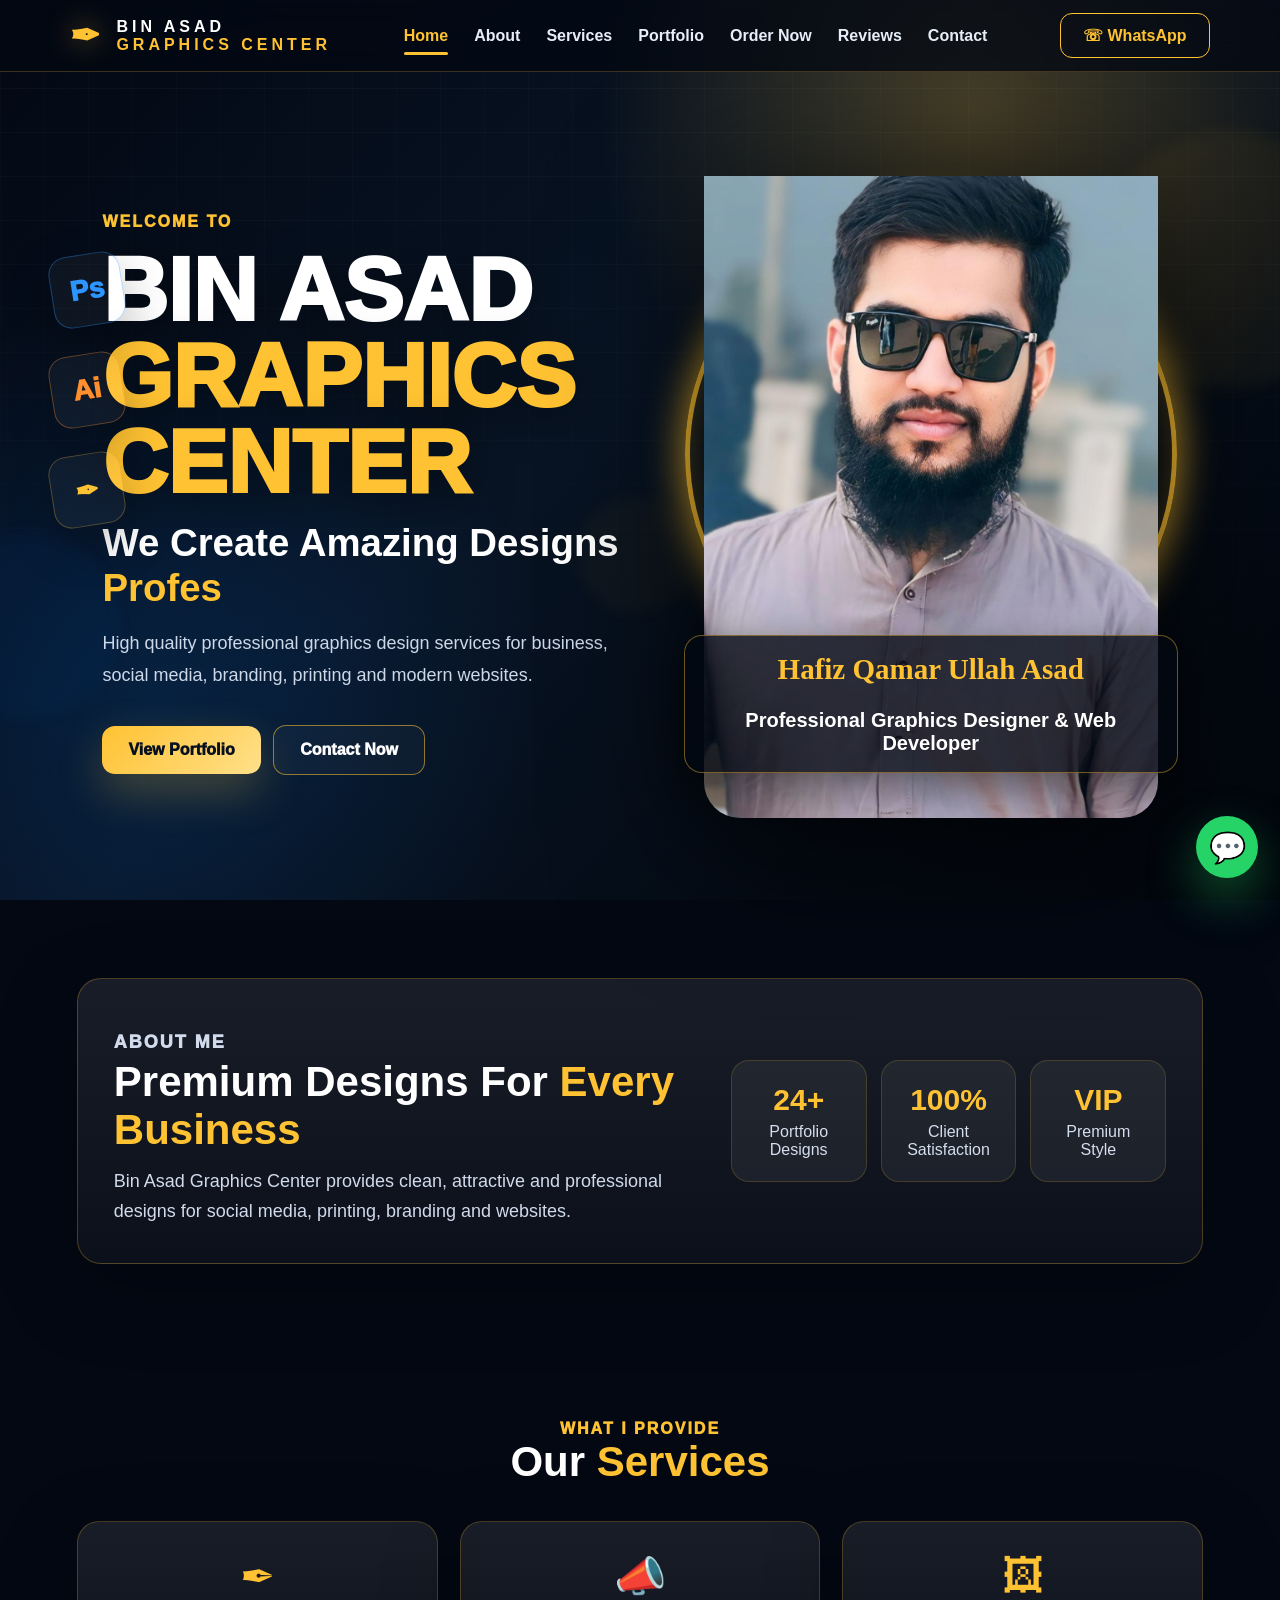
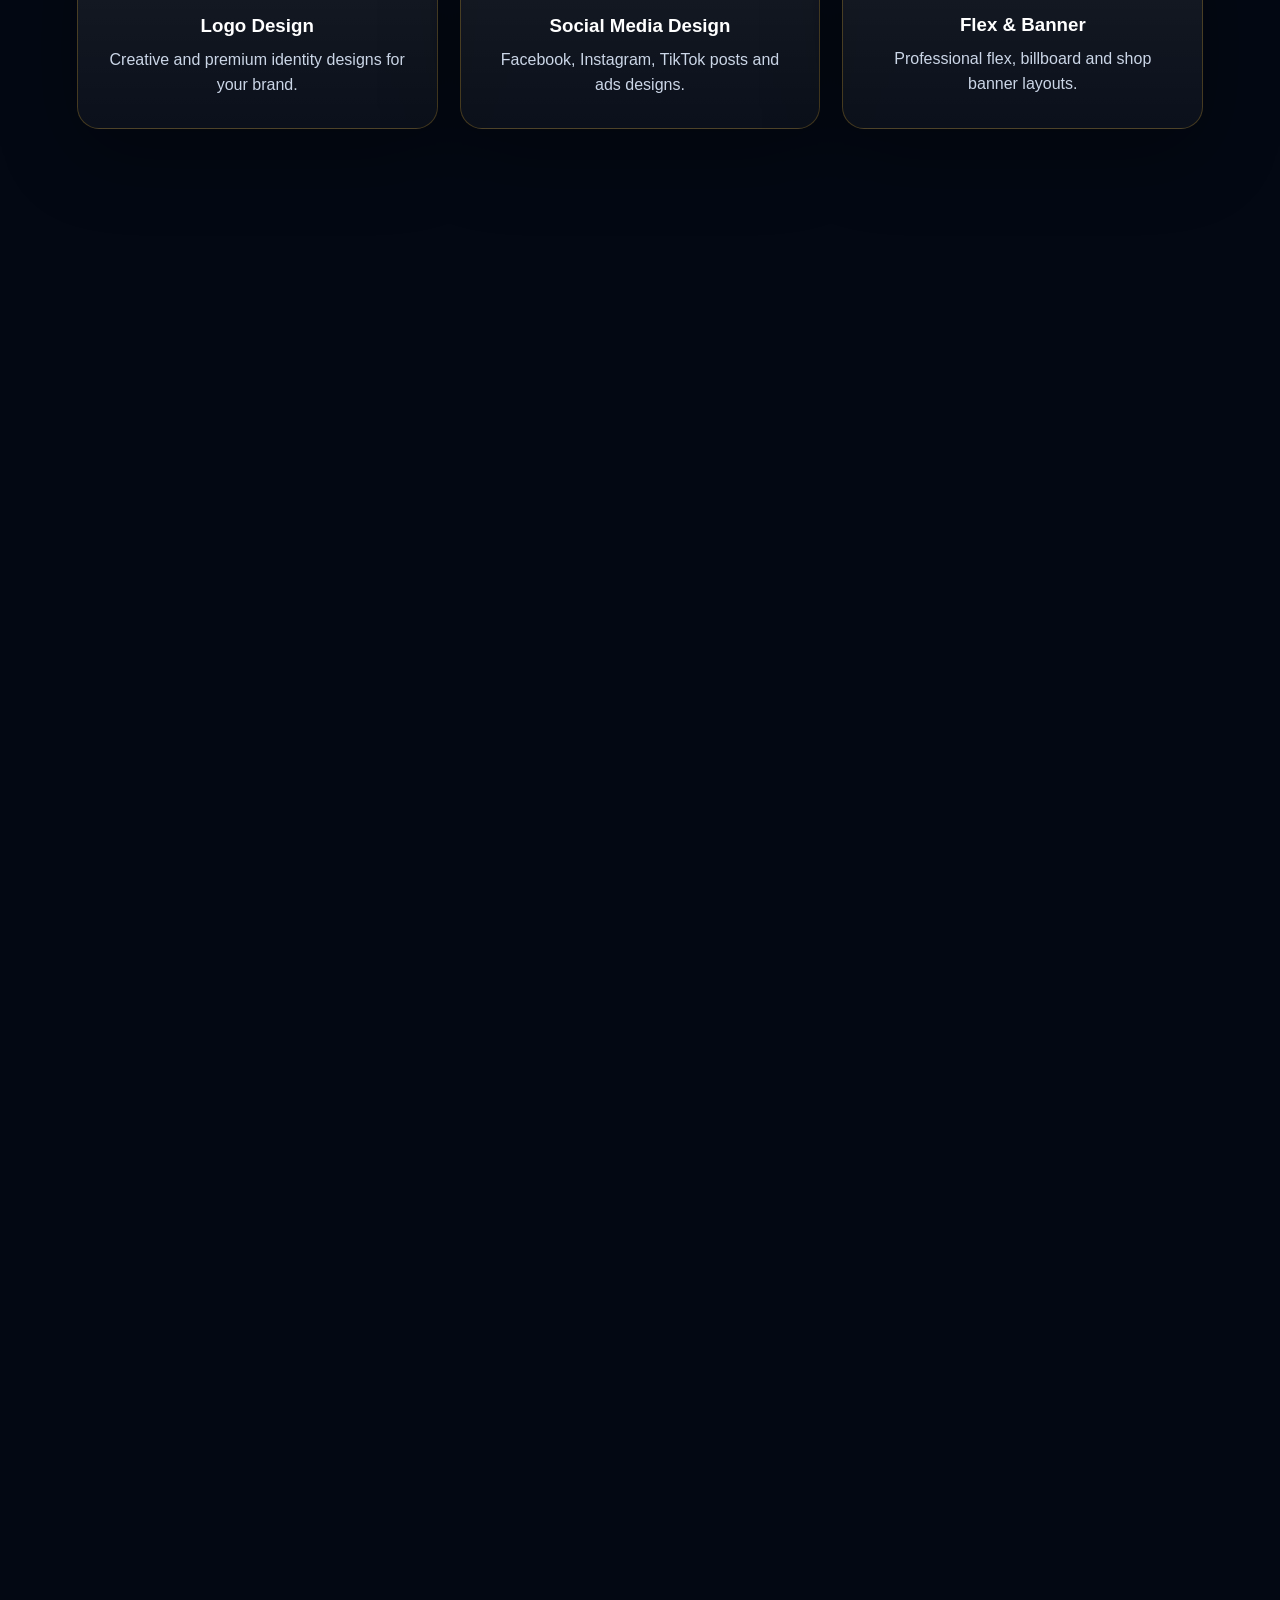
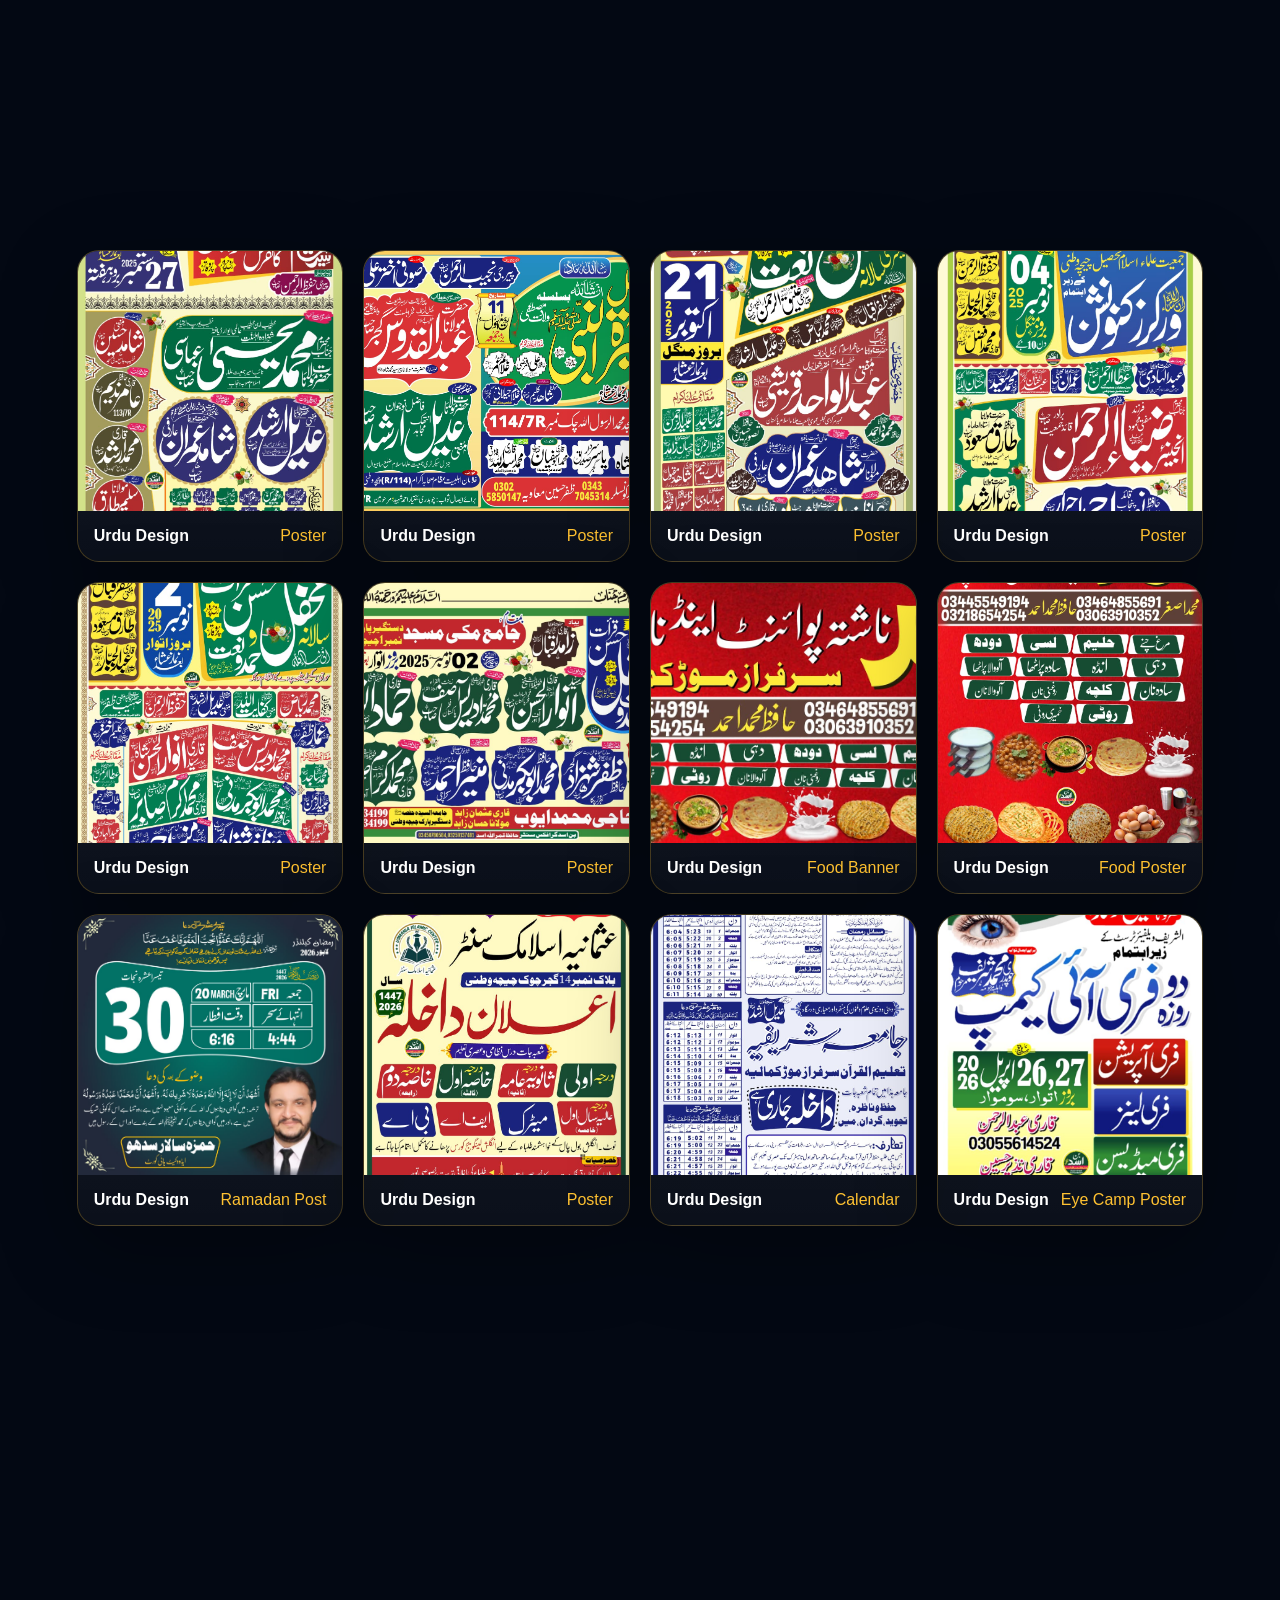
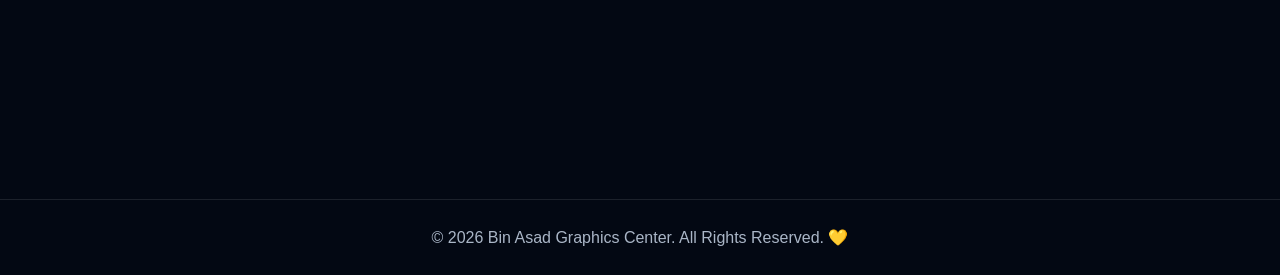
==== commit c9c85ac4: "Add files via upload" ====
--- a/index.html
+++ b/index.html
@@ -180,6 +180,17 @@
     </section>
   </main>
 
+
+  <div class="lightbox" id="lightbox" aria-hidden="true">
+    <button class="lightbox-close" id="lightboxClose" aria-label="Close preview">×</button>
+    <button class="lightbox-nav lightbox-prev" id="lightboxPrev" aria-label="Previous design">‹</button>
+    <div class="lightbox-content">
+      <img id="lightboxImg" src="" alt="Portfolio design preview" />
+      <div class="lightbox-caption" id="lightboxCaption">Design Preview</div>
+    </div>
+    <button class="lightbox-nav lightbox-next" id="lightboxNext" aria-label="Next design">›</button>
+  </div>
+
   <a class="float-wa" href="https://wa.me/923259137481?text=Assalam%20o%20Alaikum%2C%20I%20visited%20your%20website%20and%20want%20to%20order%20a%20design." target="_blank" rel="noopener" aria-label="WhatsApp">💬</a>
   <button class="back-top" id="backTop" aria-label="Back to top">↑</button>
   <footer>© 2026 Bin Asad Graphics Center. All Rights Reserved. 💛</footer>
--- a/style.css
+++ b/style.css
@@ -1 +1,18 @@
 *{box-sizing:border-box;margin:0;padding:0}html{scroll-behavior:smooth}body{font-family:Arial,Helvetica,sans-serif;background:#030813;color:#fff;overflow-x:hidden}body:before{content:"";position:fixed;inset:0;background:radial-gradient(circle at 76% 12%,rgba(255,193,54,.25),transparent 30%),radial-gradient(circle at 12% 78%,rgba(0,124,255,.14),transparent 30%),linear-gradient(135deg,#030813,#081424 45%,#02050b);z-index:-3}body:after{content:"";position:fixed;inset:0;background-image:linear-gradient(rgba(255,255,255,.035) 1px,transparent 1px),linear-gradient(90deg,rgba(255,255,255,.025) 1px,transparent 1px);background-size:44px 44px;mask-image:linear-gradient(to bottom,#000,transparent 85%);z-index:-2}.loader{position:fixed;inset:0;background:#030813;z-index:9999;display:grid;place-items:center;transition:.6s}.loader.hide{opacity:0;visibility:hidden}.loader-mark{width:115px;height:115px;border-radius:50%;display:grid;place-items:center;color:#ffc232;font-weight:1000;border:2px solid #ffc232;box-shadow:0 0 50px rgba(255,194,50,.45);animation:pulse 1.3s infinite}.bg-orbs span{position:fixed;border-radius:50%;filter:blur(8px);opacity:.45;pointer-events:none;z-index:-1}.bg-orbs span:nth-child(1){width:260px;height:260px;right:-80px;top:130px;background:rgba(255,194,50,.12)}.bg-orbs span:nth-child(2){width:190px;height:190px;left:-70px;bottom:180px;background:rgba(0,115,255,.1)}.bg-orbs span:nth-child(3){width:120px;height:120px;left:45%;top:55%;background:rgba(255,194,50,.08)}@keyframes pulse{50%{transform:scale(1.08);box-shadow:0 0 80px rgba(255,194,50,.65)}}.topbar{position:sticky;top:0;z-index:99;display:flex;align-items:center;justify-content:space-between;padding:13px 5.5%;background:rgba(3,8,19,.78);backdrop-filter:blur(18px);border-bottom:1px solid rgba(255,194,50,.22)}.brand{display:flex;gap:12px;align-items:center;color:white;text-decoration:none;font-weight:900;letter-spacing:4px}.brand b{color:#ffc232}.brand-icon{font-size:36px;color:#ffc232;filter:drop-shadow(0 0 14px rgba(255,194,50,.5))}nav{display:flex;gap:26px}nav a{color:#e8eef9;text-decoration:none;font-weight:800;position:relative}nav a:after{content:"";position:absolute;left:0;bottom:-10px;width:0;height:3px;background:#ffc232;border-radius:9px;transition:.25s}nav a:hover,nav a.active{color:#ffc232}nav a:hover:after,nav a.active:after{width:100%}.menu-btn{display:none;background:transparent;color:#ffc232;border:1px solid rgba(255,194,50,.4);padding:8px 12px;border-radius:10px;font-size:20px}.nav-btn{border:1px solid #ffc232;color:#ffc232;text-decoration:none;padding:12px 22px;border-radius:12px;font-weight:900}.hero{min-height:92vh;position:relative;display:grid;grid-template-columns:1.05fr .95fr;gap:36px;align-items:center;padding:58px 8% 36px}.hero-icons{position:absolute;left:4%;top:22%;display:grid;gap:28px}.hero-icons span{width:72px;height:72px;display:grid;place-items:center;border:1px solid rgba(255,194,50,.28);border-radius:18px;color:#ffc232;font-size:28px;font-weight:1000;background:rgba(255,255,255,.04);transform:rotate(-9deg);box-shadow:0 18px 45px rgba(0,0,0,.25)}.hero-icons span:nth-child(1){color:#2d95ff;border-color:rgba(45,149,255,.35)}.hero-icons span:nth-child(2){color:#ff8f2d;border-color:rgba(255,143,45,.35)}.eyebrow{color:#ffc232;text-transform:uppercase;font-weight:1000;letter-spacing:2px}.hero h1{font-size:clamp(44px,7vw,92px);line-height:.96;margin:16px 0;font-weight:1000;text-shadow:0 12px 45px rgba(0,0,0,.45)}.hero h1 span,.section-head span,.order-box span,.contact-card span,.about-card span{color:#ffc232}.hero h2{font-size:clamp(25px,3vw,42px);line-height:1.16}.hero h2 span{color:#ffc232}.lead{max-width:600px;margin:18px 0 28px;color:#cdd8e8;font-size:18px;line-height:1.75}.btn{display:inline-flex;align-items:center;justify-content:center;text-decoration:none;padding:15px 26px;border-radius:13px;font-weight:1000;margin:6px 8px 6px 0;border:0;cursor:pointer}.primary{background:linear-gradient(135deg,#ffc232,#ffe08a);color:#07101f;box-shadow:0 18px 45px rgba(255,194,50,.25)}.ghost{border:1px solid rgba(255,194,50,.55);color:white;background:rgba(255,255,255,.03)}.small{font-size:14px;padding:12px 16px}.whatsapp{background:linear-gradient(135deg,#14b957,#34ee7a);color:white;font-size:18px;box-shadow:0 15px 45px rgba(23,198,91,.35)}.hero-photo{position:relative;display:flex;justify-content:center;align-items:flex-end;min-height:570px}.hero-photo img{position:relative;z-index:2;max-height:650px;max-width:92%;object-fit:cover;filter:drop-shadow(0 32px 72px rgba(0,0,0,.82));border-radius:0 0 36px 36px}.glow-ring{position:absolute;width:492px;height:492px;border:5px solid #ffc232;border-radius:50%;box-shadow:0 0 38px #ffc232,inset 0 0 38px rgba(255,194,50,.34);top:32px;animation:spinGlow 8s linear infinite}@keyframes spinGlow{50%{transform:scale(1.035)}}.title-badge{position:absolute;z-index:4;bottom:45px;background:rgba(3,8,19,.78);border:1px solid rgba(255,194,50,.42);padding:17px 34px;border-radius:18px;text-align:center;color:#fff;font-size:20px;font-weight:800;box-shadow:0 16px 45px rgba(0,0,0,.5)}.title-badge strong{display:block;color:#ffc232;font-size:29px;font-family:cursive;font-weight:900}.section{padding:78px 6%}.section-head{text-align:center;margin-bottom:35px}.section-head p{color:#ffc232;font-weight:1000;text-transform:uppercase;letter-spacing:2px}.section-head h2,.about-card h2{font-size:42px}.about-card{max-width:1180px;margin:auto;display:grid;grid-template-columns:1.15fr .85fr;gap:28px;align-items:center;padding:36px;background:linear-gradient(180deg,rgba(255,255,255,.085),rgba(255,255,255,.035));border:1px solid rgba(255,194,50,.25);border-radius:24px;box-shadow:0 24px 80px rgba(0,0,0,.28)}.about-card p{color:#d1dbec;font-size:18px;line-height:1.7;margin-top:12px}.stats{display:grid;grid-template-columns:repeat(3,1fr);gap:14px}.stats div{text-align:center;padding:22px;border-radius:18px;background:rgba(255,255,255,.055);border:1px solid rgba(255,194,50,.18)}.stats b{display:block;color:#ffc232;font-size:30px}.stats span{display:block;color:#d4deee;margin-top:6px}.services-grid,.review-grid{display:grid;grid-template-columns:repeat(3,1fr);gap:22px}.service-card,.review-card,.order-box,.contact-card,.work-card,.review-form{background:linear-gradient(180deg,rgba(255,255,255,.088),rgba(255,255,255,.035));border:1px solid rgba(255,194,50,.23);border-radius:22px;box-shadow:0 24px 80px rgba(0,0,0,.3)}.service-card{padding:30px;text-align:center;transition:.35s}.service-card:hover,.work-card:hover,.review-card:hover{transform:translateY(-8px);border-color:#ffc232}.service-card div{font-size:42px;color:#ffc232}.service-card h3{margin:14px 0 10px}.service-card p,.review-card p{color:#cbd6e7;line-height:1.6}.order{text-align:center}.order-box{max-width:880px;margin:auto;padding:46px}.order-box h2{font-size:42px;margin:10px 0}.order-box p{color:#d9e1ed;font-size:19px;margin-bottom:22px}.features{display:flex;gap:20px;justify-content:center;margin-top:24px;color:#ffc232;font-weight:800}.filter-row{text-align:center;margin-bottom:30px}.filter{background:rgba(255,255,255,.06);color:white;border:1px solid rgba(255,194,50,.28);border-radius:999px;padding:11px 22px;margin:6px;cursor:pointer;font-weight:900}.filter.active,.filter:hover{background:#ffc232;color:#07101f}.portfolio-title{text-align:left;max-width:1220px;margin:28px auto 18px;color:#ffc232;font-size:30px;border-left:5px solid #ffc232;padding-left:14px}.urdu-heading{margin-top:55px}.portfolio-grid{max-width:1220px;margin:auto;display:grid;grid-template-columns:repeat(4,1fr);gap:20px}.work-card{overflow:hidden;position:relative;transition:.35s}.work-card img{width:100%;height:260px;object-fit:cover;display:block;background:#101827;transition:.45s}.work-card:hover img{transform:scale(1.06)}.work-info{display:flex;justify-content:space-between;gap:12px;padding:16px}.work-info span{color:#ffc232}.review-layout{display:grid;grid-template-columns:1.05fr .95fr;gap:24px;align-items:start}.review-grid{grid-template-columns:1fr}.review-card{padding:24px;transition:.35s}.stars{color:#ffc232;font-size:22px;letter-spacing:2px}.review-card h3{margin:12px 0}.review-form{padding:28px}.review-form h3{font-size:28px;color:#ffc232;margin-bottom:16px}.review-form input,.review-form select,.review-form textarea{width:100%;margin:9px 0;padding:14px 15px;border-radius:12px;border:1px solid rgba(255,194,50,.25);background:rgba(0,0,0,.25);color:#fff;outline:0}.review-form textarea{resize:vertical}.review-form input:focus,.review-form select:focus,.review-form textarea:focus{border-color:#ffc232}.form-note{color:#aebbd0;font-size:14px;line-height:1.5}.contact-card{max-width:780px;margin:auto;text-align:center;padding:44px}.contact-card h2{font-size:42px}.contact-card p{font-size:18px;color:#d5dfef;margin:10px}.socials{margin-top:24px}.socials a{display:inline-block;color:#07101f;background:#ffc232;text-decoration:none;font-weight:1000;margin:6px;padding:12px 20px;border-radius:12px}.float-wa{position:fixed;right:22px;bottom:22px;width:62px;height:62px;background:#25d366;color:#fff;border-radius:50%;display:flex;align-items:center;justify-content:center;text-decoration:none;font-size:30px;box-shadow:0 20px 50px rgba(37,211,102,.4);z-index:100}.back-top{position:fixed;right:24px;bottom:94px;width:46px;height:46px;border-radius:50%;border:1px solid rgba(255,194,50,.5);background:rgba(3,8,19,.84);color:#ffc232;font-size:22px;display:none;z-index:100;cursor:pointer}.back-top.show{display:block}footer{text-align:center;padding:28px;color:#aab6c7;border-top:1px solid rgba(255,255,255,.1)}.reveal{opacity:0;transform:translateY(30px);transition:1s}.reveal.show{opacity:1;transform:none}@media(max-width:1100px){.portfolio-grid{grid-template-columns:repeat(3,1fr)}.hero-icons{display:none}}@media(max-width:980px){.topbar{padding:12px 4%;flex-wrap:wrap}.menu-btn{display:block}nav{order:4;width:100%;display:none;justify-content:center;gap:14px;margin-top:12px;flex-wrap:wrap}nav.open{display:flex}.hero{grid-template-columns:1fr;text-align:center;padding-top:45px}.lead{margin-left:auto;margin-right:auto}.hero-photo{min-height:470px}.glow-ring{width:365px;height:365px}.services-grid,.review-layout,.about-card{grid-template-columns:1fr}.portfolio-grid{grid-template-columns:repeat(2,1fr)}.features,.stats{grid-template-columns:1fr;flex-direction:column}.nav-btn{display:none}}@media(max-width:560px){.hero h1{font-size:43px}.hero-photo img{max-height:430px}.title-badge{bottom:24px;font-size:15px;padding:14px 18px}.title-badge strong{font-size:22px}.portfolio-grid{grid-template-columns:1fr}.work-card img{height:330px}.section{padding:54px 4%}.btn{margin:6px 3px}.brand{letter-spacing:2px;font-size:13px}.section-head h2,.about-card h2,.order-box h2,.contact-card h2{font-size:34px}}
+
+
+/* Full screen portfolio preview */
+.no-scroll{overflow:hidden}
+.work-card{cursor:pointer}
+.lightbox{position:fixed;inset:0;background:rgba(0,0,0,.9);z-index:9998;display:none;align-items:center;justify-content:center;padding:70px 80px 50px;backdrop-filter:blur(10px)}
+.lightbox.open{display:flex}
+.lightbox-content{max-width:min(1100px,92vw);max-height:88vh;text-align:center}
+.lightbox-content img{max-width:100%;max-height:78vh;object-fit:contain;border-radius:18px;border:1px solid rgba(255,194,50,.36);box-shadow:0 25px 90px rgba(0,0,0,.75);background:#07101f}
+.lightbox-caption{margin-top:14px;color:#ffc232;font-weight:1000;font-size:18px;letter-spacing:.3px}
+.lightbox-close,.lightbox-nav{position:fixed;border:1px solid rgba(255,194,50,.55);background:rgba(3,8,19,.78);color:#ffc232;display:grid;place-items:center;cursor:pointer;box-shadow:0 14px 45px rgba(0,0,0,.45)}
+.lightbox-close{top:22px;right:25px;width:52px;height:52px;border-radius:50%;font-size:36px;line-height:1}
+.lightbox-nav{top:50%;transform:translateY(-50%);width:58px;height:78px;border-radius:18px;font-size:58px;line-height:1}
+.lightbox-prev{left:22px}
+.lightbox-next{right:22px}
+.lightbox-close:hover,.lightbox-nav:hover{background:#ffc232;color:#07101f}
+@media(max-width:700px){.lightbox{padding:74px 14px 42px}.lightbox-content img{max-height:72vh}.lightbox-nav{width:44px;height:58px;font-size:44px;border-radius:14px}.lightbox-prev{left:8px}.lightbox-next{right:8px}.lightbox-close{right:12px;top:15px;width:46px;height:46px;font-size:32px}.lightbox-caption{font-size:15px}}
